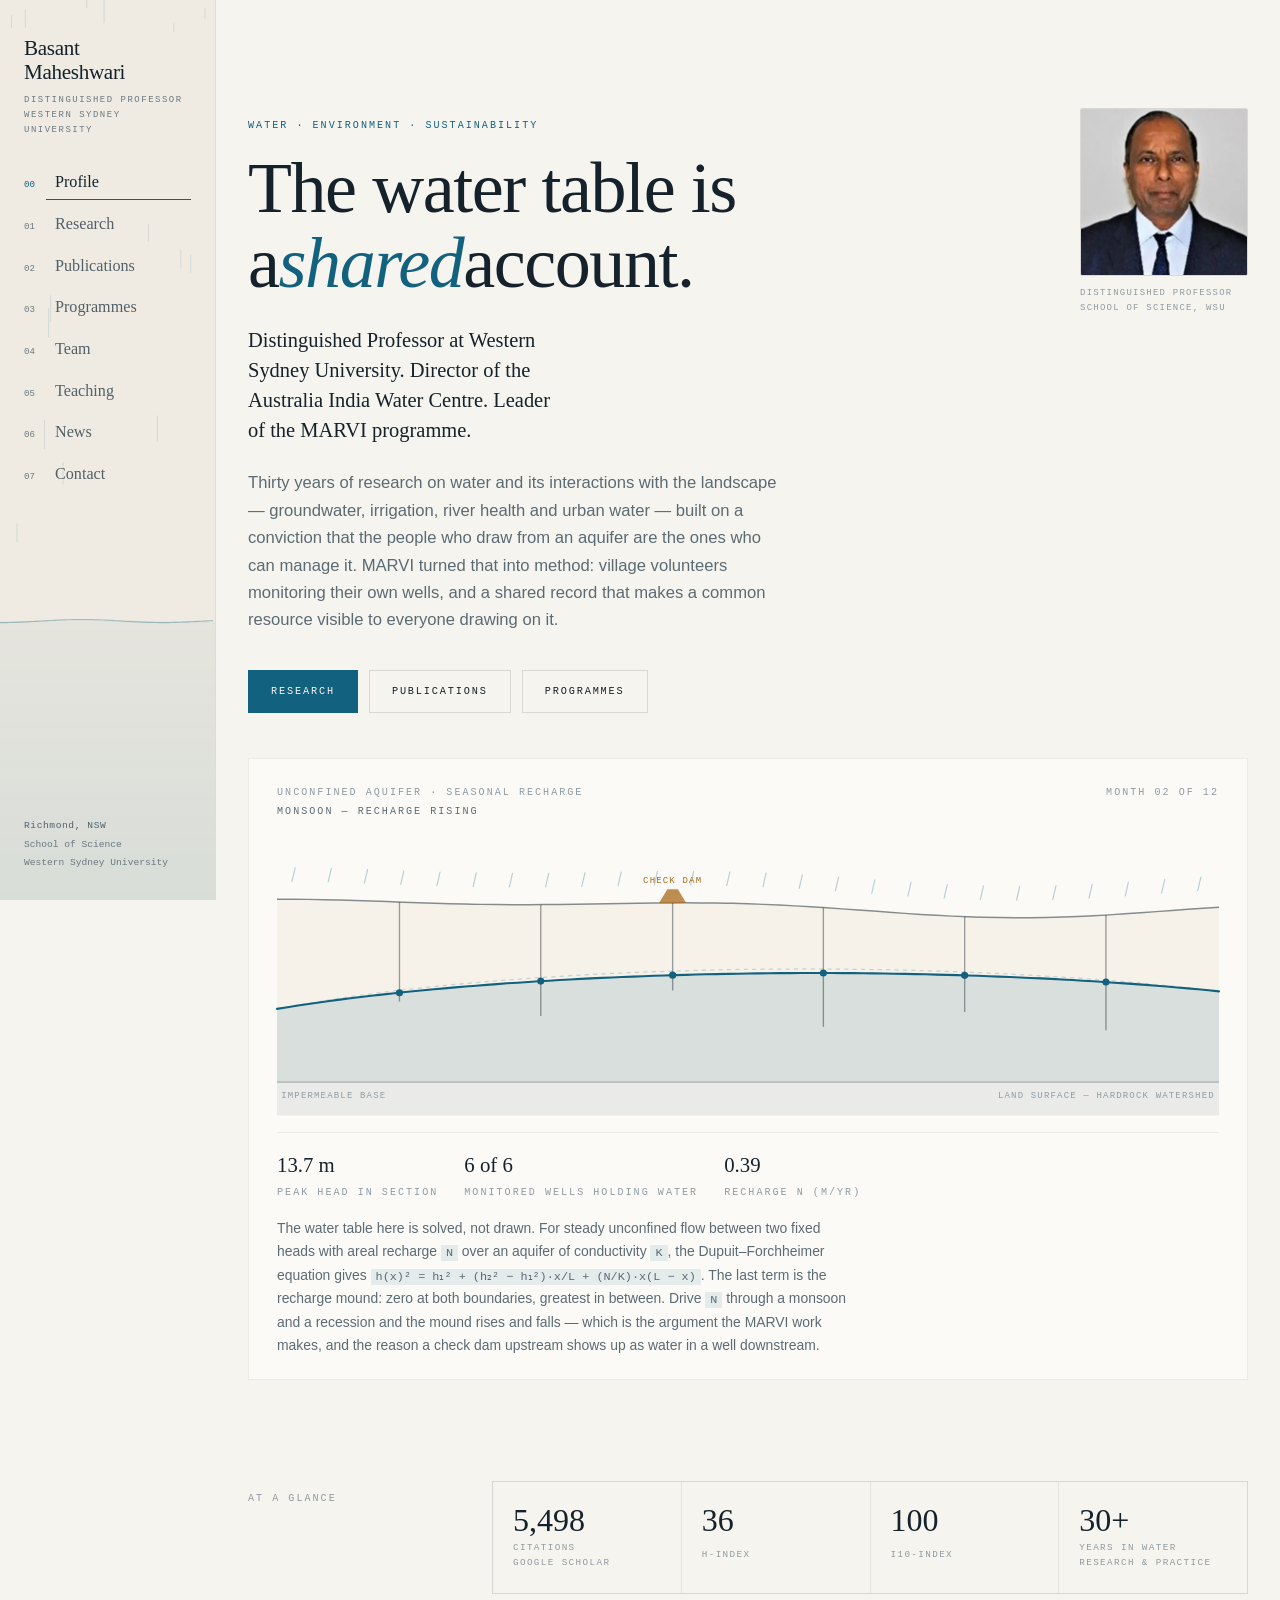
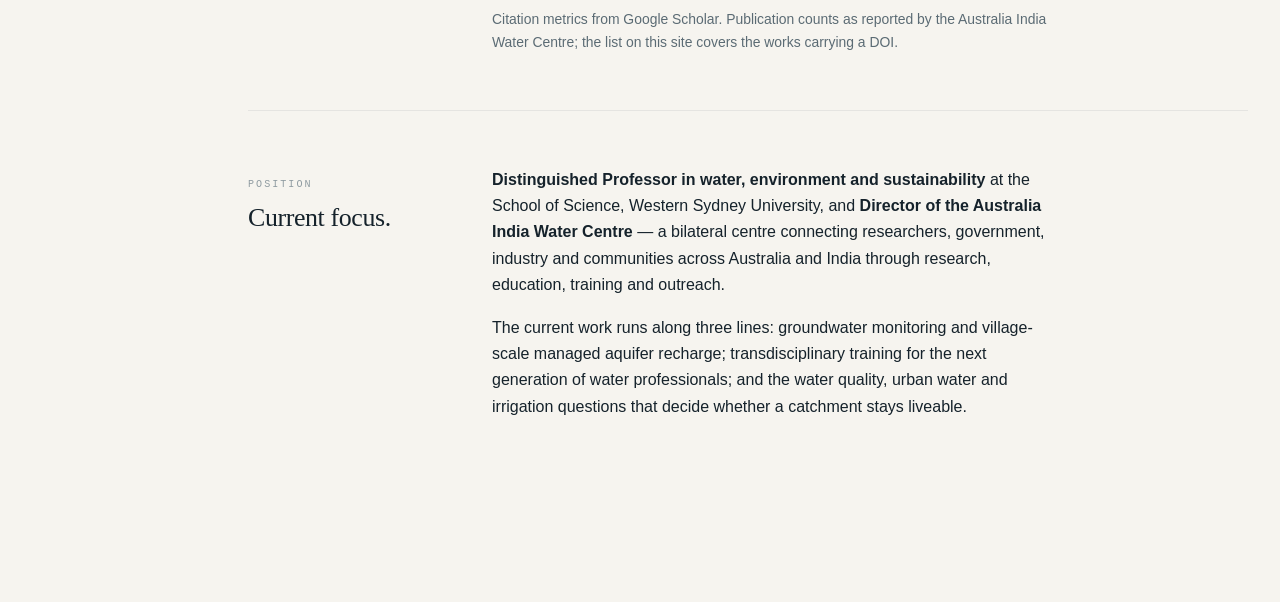
==== index.html @ ce9309fb "Rebuild index.html from content/ [skip ci]" ====
<!doctype html>
<html lang="en">
<head>
  <meta charset="utf-8">
  <meta name="viewport" content="width=device-width, initial-scale=1">
  <meta name="description" content="Distinguished Professor Basant Maheshwari — water, environment and sustainability at Western Sydney University. Director of the Australia India Water Centre and leader of the MARVI groundwater programme.">
  <meta name="theme-color" content="#f6f4ef">
  <meta name="color-scheme" content="light">
  <meta name="author" content="Basant Maheshwari">
  <meta property="og:title" content="Basant Maheshwari — Distinguished Professor, Western Sydney University">
  <meta property="og:description" content="Water, environment and sustainability. Director, Australia India Water Centre. Leader of the MARVI village-scale groundwater programme.">
  <meta property="og:type" content="profile">
  <meta property="og:url" content="https://basantmaheshwari.github.io/">
  <title>Basant Maheshwari</title>
  <link rel="icon" href="data:image/svg+xml,%3Csvg xmlns='http://www.w3.org/2000/svg' viewBox='0 0 32 32'%3E%3Crect width='32' height='32' fill='%23f6f4ef'/%3E%3Cpath d='M2 21c5-7 9-7 14 0s9 7 14 0' stroke='%2312617f' stroke-width='1.8' fill='none'/%3E%3Cpath d='M2 26c5-7 9-7 14 0s9 7 14 0' stroke='%2312617f' stroke-opacity='.35' stroke-width='1.4' fill='none'/%3E%3Cpath d='M2 12h28' stroke='%23a9691a' stroke-width='1.2' stroke-dasharray='3 3'/%3E%3C/svg%3E">
  <style>
  /* ══════════════════════════════════════════════════════════════════
     WATER TABLE
     A researcher's page, set like an academic monograph rather than a
     brochure. The one piece of art direction is a hydrogeological
     section whose water table is solved from the Dupuit–Forchheimer
     equation — the instrument of the subject's own field, and a picture
     of the argument his research makes: recharge at the village scale
     raises the water table, and wells that were dry come back.

     The page commits to a light ground on purpose. Academic pages are
     read at length, cited, and printed; there is no dark counterpart.
     ══════════════════════════════════════════════════════════════════ */
  :root{
    --paper:#f6f4ef;         /* ground — warm paper */
    --paper-2:#efebe2;
    --card:#fbfaf7;
    --ink:#15222b;           /* type — deep blue-black */
    --muted:#5b6b74;
    --faint:#8f9ba1;
    --water:#12617f;         /* accent — river blue */
    --water-soft:rgba(18,97,127,.10);
    --ochre:#a9691a;         /* second accent, used sparingly */
    --line:rgba(21,34,43,.13);
    --line-soft:rgba(21,34,43,.07);
    --rail:216px;
    --shell:1010px;
    --serif:"Iowan Old Style","Palatino Linotype",Palatino,"Book Antiqua",Georgia,serif;
    --mono:ui-monospace,SFMono-Regular,"SF Mono",Menlo,Consolas,"Liberation Mono",monospace;
    --sans:ui-sans-serif,-apple-system,BlinkMacSystemFont,"Helvetica Neue",Arial,sans-serif;
    --ease:cubic-bezier(.22,.68,.28,1);
  }

  *{box-sizing:border-box}
  html{-webkit-text-size-adjust:100%}
  body{
    margin:0;background:var(--paper);color:var(--ink);
    font-family:var(--sans);font-size:16px;line-height:1.65;
    -webkit-font-smoothing:antialiased;overflow-x:hidden;
  }
  a{color:inherit}
  img{display:block;max-width:100%}
  button,input{font:inherit;color:inherit}
  ::selection{background:var(--water);color:var(--paper)}
  :focus-visible{outline:2px solid var(--water);outline-offset:3px}
  .skip{position:fixed;z-index:300;top:14px;left:14px;padding:10px 16px;background:var(--paper);
    border:1px solid var(--water);transform:translateY(-200%)}
  .skip:focus{transform:none}

  /* ─── Type roles ───────────────────────────────────────────────── */
  .display{font-family:var(--serif);font-weight:400;letter-spacing:-.02em;line-height:1.04}
  .tag{font-family:var(--mono);font-size:.63rem;letter-spacing:.2em;text-transform:uppercase;color:var(--faint)}
  .tc{font-family:var(--mono);font-size:.63rem;letter-spacing:.2em;text-transform:uppercase;color:var(--water)}

  /* ─── Rail ─────────────────────────────────────────────────────────
     The rail is drawn as a monitoring well sunk at the centre of the same
     watershed the profile figure shows in section. Its water level is
     h(L/2) from the same Dupuit–Forchheimer solution on the same seasonal
     clock, so the level in the sidebar and the mound in the figure rise
     and fall together — one aquifer, seen two ways. Recharge percolates
     down through the unsaturated zone above the water table and quickens
     with the monsoon.

     Contrast is kept deliberately low. This is a reading in the
     background, not a graphic competing with the navigation, and the
     text sits above it on its own layer. */
  .rail{position:fixed;z-index:20;inset:0 auto 0 0;width:var(--rail);
    display:flex;flex-direction:column;gap:28px;padding:36px 24px 28px;
    background:var(--paper-2);border-right:1px solid var(--line-soft);
    /* Scoped a shade darker than the page defaults. The water now crosses
       the whole rail, and any tint under text costs contrast: the nav sat
       at 4.65:1 on bare paper, which a 0.10 wash takes to 4.03 — under the
       4.5 minimum. #526169 puts it back to 4.68 over the deepest part of
       the wash, at a darkening you cannot see side by side. */
    --muted:#526169;
    --faint:#6b7981}
  /* width/height are not redundant with inset:0. A <canvas> is a replaced
     element with an intrinsic 300x150 size, and for replaced elements a
     `width:auto` resolves to that intrinsic width even when both left and
     right offsets are set — so inset:0 alone leaves it 300x150 in the
     corner of the rail. */
  #rail-flow{position:absolute;inset:0;width:100%;height:100%;
    z-index:0;display:block;pointer-events:none}
  .rail > :not(canvas){position:relative;z-index:1}
  .mark-a{text-decoration:none;display:block}
  .mark-a b{display:block;font-family:var(--serif);font-size:1.32rem;font-weight:400;letter-spacing:-.015em;line-height:1.15}
  .mark-a span{display:block;margin-top:8px;font-family:var(--mono);font-size:.56rem;letter-spacing:.17em;
    text-transform:uppercase;color:var(--faint);line-height:1.7}

  .nav{display:grid;gap:1px;margin-top:-4px}
  .nav button{position:relative;display:grid;grid-template-columns:22px 1fr;align-items:baseline;gap:9px;
    width:100%;padding:7px 0;border:0;background:none;text-align:left;cursor:pointer;
    color:var(--muted);transition:color .35s var(--ease)}
  .nav button i{font-family:var(--mono);font-size:.57rem;font-style:normal;color:var(--faint);transition:color .35s var(--ease)}
  .nav button span{font-family:var(--serif);font-size:1.01rem}
  .nav button::after{content:"";position:absolute;left:22px;right:100%;bottom:3px;height:1px;
    background:var(--water);opacity:.6;transition:right .45s var(--ease)}
  .nav button:hover{color:var(--ink)}
  .nav button:hover::after{right:38%}
  .nav button[aria-selected=true]{color:var(--ink)}
  .nav button[aria-selected=true] i{color:var(--water)}
  .nav button[aria-selected=true]::after{right:0;opacity:1}

  .rail-note{margin-top:auto;font-family:var(--mono);font-size:.6rem;line-height:1.9;color:var(--faint)}
  .rail-note b{display:block;color:var(--muted);font-weight:400;letter-spacing:.06em}

  /* ─── Mobile bar ───────────────────────────────────────────────── */
  .bar{display:none;position:sticky;top:0;z-index:40;align-items:center;justify-content:space-between;
    gap:14px;padding:13px 20px;background:rgba(246,244,239,.93);backdrop-filter:blur(10px);
    border-bottom:1px solid var(--line-soft)}
  .bar .mark-a b{font-size:1.05rem}
  .bar details{position:relative}
  .bar summary{list-style:none;cursor:pointer;padding:7px 13px;border:1px solid var(--line);
    font-family:var(--mono);font-size:.61rem;letter-spacing:.17em;text-transform:uppercase}
  .bar summary::-webkit-details-marker{display:none}
  .bar details[open] summary{background:var(--water);color:var(--paper);border-color:var(--water)}
  .bar nav{position:absolute;right:0;top:calc(100% + 10px);z-index:50;display:grid;min-width:210px;padding:8px;
    background:var(--card);border:1px solid var(--line);box-shadow:0 22px 50px rgba(21,34,43,.16)}
  .bar nav button{display:flex;justify-content:space-between;align-items:baseline;gap:16px;padding:10px 12px;
    border:0;background:none;text-align:left;cursor:pointer;font-family:var(--serif);font-size:1rem}
  .bar nav button:hover{color:var(--water)}

  /* ─── Page & panels ────────────────────────────────────────────── */
  .page{position:relative;margin-left:var(--rail);min-height:100vh}
  .shell{width:min(100% - 64px,var(--shell));margin-inline:auto}
  .panel[hidden]{display:none}
  .panel > *{animation:rise .75s var(--ease) both}
  .panel > *:nth-child(2){animation-delay:.08s}
  @keyframes rise{from{opacity:0;transform:translateY(18px)}to{opacity:1;transform:none}}

  /* ─── Hero ─────────────────────────────────────────────────────── */
  .hero{padding:12vh 0 5vh}
  .hero-grid{display:grid;grid-template-columns:minmax(0,1fr) 168px;gap:56px;align-items:start}
  .hero h1{margin:16px 0 0;font-size:clamp(2.5rem,6.4vw,4.5rem)}
  .hero h1 em{font-style:italic;color:var(--water)}
  .hero .role{margin:26px 0 0;font-family:var(--serif);font-size:1.28rem;line-height:1.45;max-width:30ch;color:var(--ink)}
  .hero p.bio{max-width:58ch;margin:24px 0 0;font-size:1.04rem;color:var(--muted)}
  /* margin:0 because a bare <figure> carries a 40px inline margin from the
     UA stylesheet, which indents the portrait out of alignment with the
     text column it sits above on a phone. */
  .portrait{width:168px;margin:0}
  .portrait img{width:168px;height:168px;object-fit:cover;border-radius:2px;
    border:1px solid var(--line)}
  .portrait figcaption{margin-top:10px;font-family:var(--mono);font-size:.56rem;letter-spacing:.14em;
    text-transform:uppercase;color:var(--faint);line-height:1.7}
  .hero-actions{display:flex;flex-wrap:wrap;gap:11px;margin-top:36px}

  .btn{position:relative;display:inline-flex;align-items:center;gap:10px;padding:12px 22px;
    border:1px solid var(--line);background:none;color:var(--ink);text-decoration:none;cursor:pointer;
    font-family:var(--mono);font-size:.64rem;letter-spacing:.18em;text-transform:uppercase;overflow:hidden;
    transition:color .45s var(--ease),border-color .45s var(--ease)}
  .btn::before{content:"";position:absolute;inset:auto 0 0 0;height:0;background:var(--water);z-index:0;
    transition:height .45s var(--ease)}
  .btn span{position:relative;z-index:1}
  .btn:hover{border-color:var(--water);color:var(--paper)}
  .btn:hover::before{height:100%}
  .btn.solid{border-color:var(--water);color:var(--paper)}
  .btn.solid::before{height:100%}
  .btn.solid:hover::before{height:0}
  .btn.solid:hover{color:var(--water)}

  /* ─── The section ──────────────────────────────────────────────────
     A hydrogeological cross-section. The water table is not drawn by
     hand: it is solved each frame from the Dupuit–Forchheimer equation
     for unconfined flow with areal recharge, and driven through a
     monsoon-and-recession cycle. See the script for the derivation. */
  .section-fig{margin:5vh 0 0;padding:26px 28px 22px;background:var(--card);border:1px solid var(--line-soft)}
  .section-head{display:flex;flex-wrap:wrap;justify-content:space-between;align-items:baseline;gap:16px;margin-bottom:14px}
  .section-fig svg{width:100%;height:auto;display:block;overflow:visible}
  .xs-sky{fill:none}
  .xs-soil{fill:rgba(169,105,26,.055)}
  .xs-sat{fill:rgba(18,97,127,.13)}
  .xs-rock{fill:rgba(21,34,43,.07)}
  .xs-surface{fill:none;stroke:var(--ink);stroke-opacity:.5;stroke-width:1.4}
  .xs-wt{fill:none;stroke:var(--water);stroke-width:2;stroke-linecap:round}
  .xs-wt-ghost{fill:none;stroke:var(--water);stroke-opacity:.22;stroke-width:1.2;stroke-dasharray:4 4}
  .xs-rockline{fill:none;stroke:var(--ink);stroke-opacity:.28;stroke-width:1.2}
  .xs-well{stroke:var(--ink);stroke-opacity:.42;stroke-width:1.3}
  .xs-well-water{fill:var(--water)}
  .xs-well-dry{fill:none;stroke:var(--ochre);stroke-width:1.4}
  .xs-dam{fill:var(--ochre);fill-opacity:.75}
  .xs-lbl{font-family:var(--mono);font-size:8.6px;letter-spacing:.13em;text-transform:uppercase;fill:var(--faint)}
  .xs-rain{stroke:var(--water);stroke-opacity:.35;stroke-width:1.1;stroke-linecap:round}
  .readout{display:flex;flex-wrap:wrap;gap:26px;margin-top:16px;padding-top:15px;border-top:1px solid var(--line-soft)}
  .readout div{display:grid;gap:3px}
  .readout b{font-family:var(--serif);font-size:1.3rem;font-weight:400;font-variant-numeric:tabular-nums}
  .readout b.dry{color:var(--ochre)}
  /* Only meaningful once the figure is wider than its container, which is
     a phone-only condition — see the responsive block. */
  .fig-hint{display:none}
  .fig-note{margin:16px 0 0;font-size:.87rem;color:var(--muted);max-width:74ch}
  .fig-note code{font-family:var(--mono);font-size:.85em;background:var(--water-soft);padding:1px 5px}

  /* ─── Metrics ──────────────────────────────────────────────────── */
  .metrics{display:grid;grid-template-columns:repeat(4,minmax(0,1fr));gap:1px;background:var(--line-soft);
    border:1px solid var(--line-soft);margin:0}
  .metrics div{background:var(--paper);padding:22px 20px;display:grid;gap:5px}
  .metrics b{font-family:var(--serif);font-size:2rem;font-weight:400;line-height:1;font-variant-numeric:tabular-nums}
  .metrics span{font-family:var(--mono);font-size:.58rem;letter-spacing:.15em;text-transform:uppercase;color:var(--faint);line-height:1.6}

  /* ─── Content ──────────────────────────────────────────────────── */
  .head{position:relative;padding:12vh 0 6vh}
  .head::before{content:attr(data-numeral);position:absolute;z-index:0;
    right:4vw;top:7vh;font-family:var(--serif);font-size:clamp(8rem,22vw,18rem);
    line-height:.8;color:var(--ink);opacity:.036;pointer-events:none;user-select:none}
  .head .shell{position:relative;z-index:1}
  .head .tc{display:block;margin-bottom:24px}
  .head h1{margin:0;font-size:clamp(2.3rem,5.8vw,4rem)}
  .head .lede{max-width:56ch;margin:26px 0 0;font-size:1.04rem;color:var(--muted)}
  .body{padding-bottom:14vh}

  .split{display:grid;grid-template-columns:minmax(0,196px) minmax(0,1fr);gap:48px;
    padding:56px 0;border-top:1px solid var(--line-soft)}
  .split:first-child{border-top:0}
  .split h2{margin:8px 0 0;font-family:var(--serif);font-weight:400;font-size:1.62rem;letter-spacing:-.015em;line-height:1.18}
  .prose{max-width:64ch}
  .prose p{margin:0 0 16px}
  .prose p:last-child{margin-bottom:0}
  .prose strong{font-weight:600}
  .prose a{color:var(--water);text-decoration:none;border-bottom:1px solid rgba(18,97,127,.3)}
  .prose a:hover{border-bottom-color:var(--water)}

  .list{display:grid;margin:0;padding:0;list-style:none}
  .item{display:grid;grid-template-columns:minmax(0,1fr) auto;gap:12px 26px;align-items:baseline;
    padding:28px 0;border-top:1px solid var(--line-soft)}
  .item:first-child{border-top:0}
  .item h3{margin:0;font-family:var(--serif);font-weight:400;font-size:1.35rem;letter-spacing:-.01em;line-height:1.25}
  .item h3 a{text-decoration:none;transition:color .35s var(--ease)}
  .item h3 a:hover{color:var(--water)}
  .item p{grid-column:1/-1;max-width:66ch;margin:10px 0 0;color:var(--muted);font-size:.95rem}
  .item .meta{display:flex;flex-wrap:wrap;gap:7px;justify-content:flex-end}
  .item .tags{grid-column:1/-1;display:flex;flex-wrap:wrap;gap:6px;margin-top:14px}
  .item[hidden]{display:none}

  .chip{padding:3px 10px;border:1px solid var(--line);border-radius:999px;
    font-family:var(--mono);font-size:.57rem;letter-spacing:.12em;text-transform:uppercase;color:var(--faint)}
  .chip.live{border-color:rgba(18,97,127,.45);color:var(--water)}
  .links{grid-column:1/-1;display:flex;flex-wrap:wrap;gap:20px;margin-top:16px}
  .links a{font-family:var(--mono);font-size:.62rem;letter-spacing:.16em;text-transform:uppercase;
    color:var(--water);text-decoration:none;border-bottom:1px solid transparent;transition:border-color .35s var(--ease)}
  .links a:hover{border-bottom-color:var(--water)}

  /* ─── Filtered groups ────────────────────────────────────────────
     One pattern, used by both Publications and My team: a row of chips
     that filters by kind, and a text search. They intersect rather than
     replace one another, so "conference" plus "irrigation" narrows to
     conference papers about irrigation. The markup contract is in
     AGENTS.md; `wireFilteredGroups` in the script drives both. */
  .chip-filter{display:flex;flex-wrap:wrap;gap:7px;margin:0 0 2px;padding:0 0 16px}
  .chip-btn{display:inline-flex;align-items:baseline;gap:8px;padding:7px 15px;cursor:pointer;
    border:1px solid var(--line);background:none;border-radius:999px;
    font-family:var(--mono);font-size:.63rem;letter-spacing:.14em;text-transform:uppercase;
    color:var(--muted);transition:color .3s var(--ease),border-color .3s var(--ease),background .3s var(--ease)}
  .chip-btn b{font-weight:400;font-variant-numeric:tabular-nums;color:var(--faint);transition:color .3s var(--ease)}
  .chip-btn:hover{border-color:var(--water);color:var(--ink)}
  .chip-btn[aria-pressed=true]{background:var(--water);border-color:var(--water);color:var(--paper)}
  .chip-btn[aria-pressed=true] b{color:rgba(246,244,239,.72)}
  /* A kind with nothing in it stays visible and clickable — it advertises
     that the section exists and can be filled — but reads as inactive. */
  .chip-btn[data-count="0"]{color:var(--faint);border-style:dashed}

  .group{padding:0 0 8px}
  .group[hidden]{display:none}
  .group-head{display:flex;align-items:baseline;justify-content:space-between;gap:18px;
    margin:34px 0 0;padding:0 0 10px;border-bottom:1px solid var(--line)}
  .group:first-of-type .group-head{margin-top:14px}
  .group-head h2{margin:0;font-family:var(--serif);font-weight:400;font-size:1.5rem;letter-spacing:-.015em}
  .group-head span{font-family:var(--mono);font-size:.62rem;letter-spacing:.14em;
    text-transform:uppercase;color:var(--faint);white-space:nowrap;margin-left:auto}

  /* Collapsible groups. <details>/<summary> rather than a scripted
     accordion: it carries the disclosure semantics, the keyboard
     behaviour and the expanded state natively, and it still works if the
     script never runs. Only Publications opts in — the team list is
     short enough that hiding it behind a click would be obstruction. */
  summary.group-head{cursor:pointer;list-style:none}
  summary.group-head::-webkit-details-marker{display:none}
  summary.group-head:hover h2{color:var(--water)}
  summary.group-head:hover{border-bottom-color:var(--water)}
  /* The chevron points right when shut and down when open. */
  summary.group-head::after{content:"";flex:0 0 auto;align-self:center;
    width:7px;height:7px;margin:0 2px 0 4px;
    border-right:1.5px solid var(--faint);border-bottom:1.5px solid var(--faint);
    transform:rotate(-45deg);transition:transform .3s var(--ease),border-color .3s var(--ease)}
  details.group[open] > summary.group-head::after{transform:rotate(45deg)}
  summary.group-head:hover::after{border-color:var(--water)}
  .group-empty{padding:22px 0 4px;color:var(--faint);font-size:.9rem;max-width:64ch}
  .group-empty[hidden]{display:none}

  /* ─── Team ─────────────────────────────────────────────────────── */
  .person{display:grid;grid-template-columns:minmax(0,1fr) auto;gap:6px 24px;align-items:baseline;
    padding:22px 0;border-top:1px solid var(--line-soft)}
  .person:first-child{border-top:0}
  .person[hidden]{display:none}
  .person h3{margin:0;font-family:var(--serif);font-weight:400;font-size:1.24rem;letter-spacing:-.01em}
  .person h3 a{text-decoration:none;border-bottom:1px solid transparent;transition:border-color .3s var(--ease)}
  .person h3 a:hover{color:var(--water);border-bottom-color:var(--water)}
  .person .pos{font-family:var(--mono);font-size:.6rem;letter-spacing:.13em;text-transform:uppercase;
    color:var(--faint);white-space:nowrap}
  .person .focus{grid-column:1/-1;margin:4px 0 0;color:var(--muted);font-size:.94rem;max-width:64ch}
  .person .where{grid-column:1/-1;margin:5px 0 0;font-family:var(--mono);font-size:.66rem;color:var(--faint)}

  .search{display:flex;align-items:center;gap:14px;margin:0;padding:14px 0;border-bottom:1px solid var(--line)}
  .search input{flex:1;min-width:0;border:0;background:none;outline:none;
    font-family:var(--serif);font-size:1.08rem;color:var(--ink)}
  .search input::placeholder{color:var(--faint)}
  .search .count{font-family:var(--mono);font-size:.62rem;letter-spacing:.14em;color:var(--faint);white-space:nowrap}

  .pub-year{display:grid;grid-template-columns:minmax(0,72px) minmax(0,1fr);gap:28px;
    padding:26px 0;border-top:1px solid var(--line-soft)}
  .pub-year:first-child{border-top:0}
  .pub-year[hidden]{display:none}
  .pub-year > .yr{font-family:var(--mono);font-size:.72rem;letter-spacing:.14em;color:var(--water);padding-top:5px}
  .pub{padding:0 0 20px;max-width:70ch}
  .pub:last-child{padding-bottom:0}
  .pub[hidden]{display:none}
  .pub .t{font-family:var(--serif);font-size:1.09rem;line-height:1.36;margin:0}
  .pub .t a{text-decoration:none;border-bottom:1px solid transparent;transition:border-color .3s var(--ease)}
  .pub .t a:hover{border-bottom-color:var(--water);color:var(--water)}
  .pub .a{margin:5px 0 0;font-size:.88rem;color:var(--muted)}
  .pub .a b{font-weight:600;color:var(--ink)}
  .pub .v{margin:3px 0 0;font-family:var(--mono);font-size:.68rem;color:var(--faint);letter-spacing:.02em}
  .pub .v i{font-style:normal;color:var(--water)}
  .empty{padding:40px 0;color:var(--faint);font-family:var(--mono);font-size:.7rem;letter-spacing:.18em;text-transform:uppercase}
  .empty[hidden]{display:none}

  .contact-links{display:grid}
  .contact-links a{display:flex;justify-content:space-between;align-items:baseline;gap:24px;
    padding:24px 0;border-top:1px solid var(--line-soft);text-decoration:none;transition:padding-left .45s var(--ease)}
  .contact-links a:first-child{border-top:0}
  .contact-links a:hover{padding-left:12px}
  .contact-links strong{font-family:var(--serif);font-weight:400;font-size:1.32rem}
  .contact-links a:hover strong{color:var(--water)}
  .contact-links span{font-family:var(--mono);font-size:.64rem;color:var(--faint);letter-spacing:.05em;text-align:right}

  .note{margin-top:30px;padding:18px 20px;border-left:2px solid var(--ochre);background:rgba(169,105,26,.045);
    font-size:.9rem;color:var(--muted);max-width:66ch}

  /* Shown only in ?preview mode, where the page watches the repository. */
  .preview-badge{position:fixed;z-index:120;left:14px;bottom:14px;padding:7px 12px;
    background:var(--card);border:1px solid var(--line);color:var(--muted);
    font-family:var(--mono);font-size:.6rem;letter-spacing:.12em;text-transform:uppercase;
    pointer-events:none;box-shadow:0 6px 20px rgba(21,34,43,.08)}

  /* ─── Responsive ───────────────────────────────────────────────── */
  @media (max-width:960px){
    .rail{display:none}
    .bar{display:flex}
    .page{margin-left:0}
    .shell{width:min(100% - 36px,var(--shell))}
    .split{grid-template-columns:1fr;gap:18px;padding:42px 0}
    .hero{padding:5vh 0 4vh}
    /* The portrait is source-ordered second so that on desktop it sits in
       the right-hand column beside the heading. On a phone the columns
       collapse, which would push his face below the biography and the
       buttons — you would scroll past everything before seeing who this
       is. `order:-1` lifts it back to the top without moving it in the
       DOM, so the reading order for a screen reader is unchanged. */
    .hero-grid{grid-template-columns:1fr;gap:22px}
    .portrait{order:-1;display:flex;align-items:center;gap:16px}
    .portrait,.portrait img{width:auto}
    .portrait img{width:96px;height:96px;flex:0 0 auto}
    .portrait figcaption{margin-top:0}
    .head{padding:8vh 0 5vh}
    .item{grid-template-columns:1fr}
    .item .meta{justify-content:flex-start}
    .metrics{grid-template-columns:repeat(2,minmax(0,1fr))}
    .pub-year{grid-template-columns:1fr;gap:12px}
    .person{grid-template-columns:1fr}
    .person .pos{white-space:normal}
    .section-fig{padding:18px 16px 16px;margin-inline:-4px}
    .fig-scroll{overflow-x:auto;scrollbar-width:none}
    .fig-scroll::-webkit-scrollbar{display:none}
    .section-fig svg{min-width:640px}
    .fig-hint{display:block;margin:10px 0 0}
    .readout{gap:14px 22px}
    .readout div{flex:1 1 42%}

    /* The chip row becomes a single scrolling strip rather than wrapping
       to three stacked rows. Five chips with counts cannot fit across a
       phone, and three rows of controls pushes the actual content off the
       screen. Negative margins let it bleed to the screen edges, which is
       what signals "this scrolls". */
    /* No scroll-snap here on purpose: snapping aligns the first chip with
       the scrollport's start edge, which scrolls the container's own
       inline padding out of view and leaves the first chip bleeding off
       the left edge, out of line with every other element on the page. */
    .chip-filter{flex-wrap:nowrap;overflow-x:auto;scrollbar-width:none;
      margin-inline:-18px;padding-inline:18px}
    .chip-filter::-webkit-scrollbar{display:none}
    .chip-btn{flex:0 0 auto}

    /* Touch targets. A 33px chip and a 31px input are comfortably under
       the 44px minimum, and this page is read on phones. */
    .chip-btn{min-height:44px;padding-block:0;align-items:center}
    .search{padding:6px 0}
    .search input{min-height:44px}
    .bar summary{min-height:40px;display:flex;align-items:center}
    .bar nav button{min-height:44px}
    .btn{min-height:44px}
  }

  /* ─── Phone ────────────────────────────────────────────────────── */
  @media (max-width:560px){
    /* clamp() picks its 2.5rem floor below ~625px, so the display size
       stops responding exactly where the screen is narrowest. */
    .hero h1{font-size:clamp(2rem,8.4vw,2.6rem)}
    .head h1{font-size:clamp(1.9rem,7.8vw,2.5rem)}
    .hero .role{font-size:1.12rem}
    .metrics div{padding:16px 14px}
    .metrics b{font-size:1.6rem}
    .group-head{margin-top:26px}
    .group-head h2{font-size:1.28rem}
    .pub .t{font-size:1.02rem}
    .head::before{display:none}   /* the watermark numeral crowds the title */
  }

  /* ─── Reduced motion ───────────────────────────────────────────────
     Everything still arrives; nothing moves. The section freezes at the
     post-monsoon state (handled in script) rather than disappearing. */
  @media (prefers-reduced-motion:reduce){
    *,*::before,*::after{animation-duration:.001ms!important;animation-delay:0s!important;
      animation-iteration-count:1!important;transition-duration:.001ms!important;scroll-behavior:auto!important}
    /* !important on purpose. The entrance animation starts at opacity:0
       with fill:both, so content is visible only once the animation has
       run — and a frozen document timeline (a background tab) holds it at
       the first keyframe indefinitely. An !important author declaration
       outranks an animation in the cascade, so this makes the panels
       visible without depending on anything running at all. The failure
       mode of a reveal system is invisible content; it should not be
       reachable. */
    .panel > *{opacity:1!important;transform:none!important}
  }

  /* ─── Print ────────────────────────────────────────────────────────
     Academic pages get printed and cited. Every panel prints, the
     chrome does not, and links resolve to their addresses. */
  @media print{
    .rail,.bar,.search,.hero-actions,.section-fig,.skip{display:none!important}
    .page{margin:0}
    .panel[hidden]{display:block!important}
    body{background:#fff;color:#000;font-size:11pt}
    .head{padding:18pt 0 8pt;page-break-before:always}
    .head::before{display:none}
    .hero{padding:0 0 12pt}
    .pub{page-break-inside:avoid}
    .pub .t a::after{content:" (doi:" attr(data-doi) ")";font-family:var(--mono);font-size:.7em;color:#555}
    .item{page-break-inside:avoid}
  }
  </style>
</head>
<body>
  <a class="skip" href="#content">Skip to content</a>

  <aside class="rail" aria-label="Sections">
    <canvas id="rail-flow" aria-hidden="true"></canvas>
    <a class="mark-a" href="#home" data-go="home">
      <b>Basant<br>Maheshwari</b>
      <span>Distinguished Professor<br>Western Sydney University</span>
    </a>
    <nav class="nav" role="tablist" id="rail-nav"></nav>
    <div class="rail-note">
      <b>Richmond, NSW</b>
      School of Science<br>Western Sydney University
    </div>
  </aside>

  <header class="bar">
    <a class="mark-a" href="#home" data-go="home"><b>Basant Maheshwari</b></a>
    <details id="bar-menu"><summary>Index</summary><nav id="bar-nav"></nav></details>
  </header>

  <main class="page" id="content">

    <!-- ── HOME ────────────────────────────────────────────────────── -->
    <section class="panel" id="panel-home" data-panel="home">
      <div class="hero"><div class="shell">
        <div class="hero-grid">
          <div>
            <p class="tc" id="hero-eyebrow">Water · Environment · Sustainability</p>
            <h1 class="display" id="hero-headline">The water table is<br>a <em>shared</em> account.</h1>
            <p class="role" id="hero-role">Distinguished Professor at Western Sydney University. Director of the Australia India Water Centre. Leader of the MARVI programme.</p>
            <p class="bio" id="hero-bio">Thirty years of research on water and its interactions with the landscape — groundwater, irrigation, river health and urban water — built on a conviction that the people who draw from an aquifer are the ones who can manage it. MARVI turned that into method: village volunteers monitoring their own wells, and a shared record that makes a common resource visible to everyone drawing on it.</p>
            <div class="hero-actions">
              <a class="btn solid" href="#research" data-go="research"><span>Research</span></a>
              <a class="btn" href="#publications" data-go="publications"><span>Publications</span></a>
              <a class="btn" href="#programs" data-go="programs"><span>Programmes</span></a>
            </div>
          </div>
          <figure class="portrait">
            <img id="hero-portrait" src="[data-uri]" alt="Portrait of Basant Maheshwari" width="168" height="168">
            <figcaption id="hero-caption">Distinguished Professor<br>School of Science, WSU</figcaption>
          </figure>
        </div>

        <figure class="section-fig">
          <div class="section-head">
            <div>
              <p class="tag" style="margin:0 0 3px">Unconfined aquifer · seasonal recharge</p>
              <p class="tag" style="margin:0;color:var(--muted)" id="xs-season">Pre-monsoon</p>
            </div>
            <p class="tag" style="margin:0" id="xs-clock"></p>
          </div>
          <div class="fig-scroll"><div id="xs"></div></div>
          <p class="fig-hint tag">Drag the section sideways to follow the water table &#8594;</p>
          <div class="readout">
            <div><b id="xs-head">—</b><span class="tag">Peak head in section</span></div>
            <div><b id="xs-wells">—</b><span class="tag">Monitored wells holding water</span></div>
            <div><b id="xs-recharge">—</b><span class="tag">Recharge N (m/yr)</span></div>
          </div>
          <figcaption class="fig-note">
            The water table here is solved, not drawn. For steady unconfined flow between two fixed heads with
            areal recharge <code>N</code> over an aquifer of conductivity <code>K</code>, the Dupuit–Forchheimer
            equation gives <code>h(x)² = h₁² + (h₂² − h₁²)·x/L + (N/K)·x(L − x)</code>. The last term is the
            recharge mound: zero at both boundaries, greatest in between. Drive <code>N</code> through a monsoon
            and a recession and the mound rises and falls — which is the argument the MARVI work makes, and the
            reason a check dam upstream shows up as water in a well downstream.
          </figcaption>
        </figure>
      </div></div>

      <div class="body"><div class="shell">
        <div class="split">
          <div><p class="tag">At a glance</p></div>
          <div>
            <div class="metrics" id="metrics"></div>
            <p class="fig-note" style="margin-top:14px">Citation metrics from Google Scholar. Publication counts as
              reported by the Australia India Water Centre; the list on this site covers the works carrying a DOI.</p>
          </div>
        </div>

        <div class="split">
          <div><p class="tag">Position</p><h2 class="display">Current focus.</h2></div>
          <div class="prose">
            <p><strong>Distinguished Professor in water, environment and sustainability</strong> at the School of Science, Western Sydney University, and <strong>Director of the Australia India Water Centre</strong> — a bilateral centre connecting researchers, government, industry and communities across Australia and India through research, education, training and outreach.</p>
            <p>The current work runs along three lines: groundwater monitoring and village-scale managed aquifer recharge; transdisciplinary training for the next generation of water professionals; and the water quality, urban water and irrigation questions that decide whether a catchment stays liveable.</p>
          </div>
        </div>
      </div></div>
    </section>

    <!-- ── RESEARCH ────────────────────────────────────────────────── -->
    <section class="panel" id="panel-research" data-panel="research" hidden>
      <div class="head" data-numeral="01"><div class="shell">
        <p class="tc">01 — Research</p>
        <h1 class="display">Research.</h1>
        <p class="lede">Water and its interactions with the landscape — and the social, economic, policy and institutional arrangements that decide how it is shared.</p>
      </div></div>
      <div class="body"><div class="shell">
        <ul class="list" id="research-list"></ul>
        <div class="note" id="research-note"></div>
      </div></div>
    </section>

    <!-- ── PUBLICATIONS ────────────────────────────────────────────── -->
    <section class="panel" id="panel-publications" data-panel="publications" hidden>
      <div class="head" data-numeral="02"><div class="shell">
        <p class="tc">02 — Publications</p>
        <h1 class="display">Publications.</h1>
        <p class="lede">Grouped by kind and listed newest first. Filter by kind, or search by topic, co-author, journal or year — the two combine.</p>
      </div></div>
      <div class="body"><div class="shell">
        <div class="chip-filter" role="group" aria-label="Filter publications by kind" id="pub-filter"></div>
        <label class="search">
          <span class="tag">Search</span>
          <input id="pub-search" type="search" placeholder="groundwater rajasthan, hagare, world water policy…" aria-label="Search publications">
          <span class="count" id="pub-count"></span>
        </label>
        <div id="pub-list"></div>
        <p class="empty" hidden id="pub-empty">No publication matches that</p>
        <div class="note" id="pub-note"></div>
      </div></div>
    </section>

    <!-- ── PROGRAMMES ──────────────────────────────────────────────── -->
    <section class="panel" id="panel-programs" data-panel="programs" hidden>
      <div class="head" data-numeral="03"><div class="shell">
        <p class="tc">03 — Programmes</p>
        <h1 class="display">Programmes.</h1>
        <p class="lede">Long-running work with partners in India, Australia and beyond — research programmes, a bilateral centre, and training that puts practitioners in the field.</p>
      </div></div>
      <div class="body"><div class="shell">
        <ul class="list" id="programs-list"></ul>
      </div></div>
    </section>

    <!-- ── TEAM ────────────────────────────────────────────────────── -->
    <section class="panel" id="panel-team" data-panel="team" hidden>
      <div class="head" data-numeral="04"><div class="shell">
        <p class="tc">04 — Team</p>
        <h1 class="display">The team.</h1>
        <p class="lede">The people doing the work — postdoctoral researchers and doctoral candidates in the group, and the academic collaborators the MARVI programme and the Australia India Water Centre are built on.</p>
      </div></div>
      <div class="body"><div class="shell">
        <div class="chip-filter" role="group" aria-label="Filter people by role" id="team-filter"></div>
        <label class="search">
          <span class="tag">Search</span>
          <input id="team-search" type="search" placeholder="groundwater, Rajasthan, a name…" aria-label="Search team members">
          <span class="count" id="team-count"></span>
        </label>
        <div id="team-list"></div>
        <p class="empty" hidden id="team-empty">Nobody matches that</p>
        <div class="note" id="team-note"></div>
      </div></div>
    </section>

    <!-- ── TEACHING ────────────────────────────────────────────────── -->
    <section class="panel" id="panel-teaching" data-panel="teaching" hidden>
      <div class="head" data-numeral="05"><div class="shell">
        <p class="tc">05 — Teaching</p>
        <h1 class="display">Teaching &amp; capacity building.</h1>
        <p class="lede">Training water professionals who can work across disciplines — and across the boundary between a research finding and a village decision.</p>
      </div></div>
      <div class="body"><div class="shell" id="teaching-body"></div></div>
    </section>

    <!-- ── NEWS ────────────────────────────────────────────────────── -->
    <section class="panel" id="panel-news" data-panel="news" hidden>
      <div class="head" data-numeral="06"><div class="shell">
        <p class="tc">06 — News</p>
        <h1 class="display">News.</h1>
        <p class="lede">Recent events, visits and milestones.</p>
      </div></div>
      <div class="body"><div class="shell">
        <ul class="list" id="news-list"></ul>
        <p class="empty" hidden id="news-empty">Nothing posted yet</p>
      </div></div>
    </section>

    <!-- ── CONTACT ─────────────────────────────────────────────────── -->
    <section class="panel" id="panel-contact" data-panel="contact" hidden>
      <div class="head" data-numeral="07"><div class="shell">
        <p class="tc">07 — Contact</p>
        <h1 class="display">Contact.</h1>
        <p class="lede">For research collaborations, student enquiries, media, and the Australia India Water Centre.</p>
      </div></div>
      <div class="body"><div class="shell">
        <div class="split" style="border-top:0;padding-top:4px">
          <div><p class="tag">Channels</p></div>
          <div>
            <div class="contact-links" id="contact-links"></div>
            <p class="prose" style="margin-top:30px;color:var(--muted)">School of Science, Western Sydney University,
              Locked Bag 1797, Penrith NSW 2751, Australia.</p>
          </div>
        </div>
      </div></div>
    </section>

  </main>

  <script>
  /* ═══════════════════════════════════════════════════════════════════
     CONTENT
     Everything this site says lives in the arrays below. To change the
     site, change an object — the markup is generated from it. Nothing
     here should be edited in the HTML above.

     House rule: do not add a fact that is not traceable to a source.
     See AGENTS.md.
     ═══════════════════════════════════════════════════════════════════ */

  /* The words and picture at the top of the front page. One entry, kept as
     a list so it uses the same {"items": […]} shape as every other content
     file and needs no special case anywhere. */
  const HOME = [
    {
      "portrait": "assets/portrait.webp",
      "portraitAlt": "Portrait of Basant Maheshwari",
      "portraitCaption": "Distinguished Professor<br>School of Science, WSU",
      "eyebrow": "Water · Environment · Sustainability",
      "headline1": "The water table is",
      "headline2": "a",
      "headlineAccent": "shared",
      "headline3": "account.",
      "role": "Distinguished Professor at Western Sydney University. Director of the Australia India Water Centre. Leader of the MARVI programme.",
      "bio": "Thirty years of research on water and its interactions with the landscape — groundwater, irrigation, river health and urban water — built on a conviction that the people who draw from an aquifer are the ones who can manage it. MARVI turned that into method: village volunteers monitoring their own wells, and a shared record that makes a common resource visible to everyone drawing on it."
    },
  ];

  const SECTIONS = [
    {
      "id": "home",
      "label": "Profile",
      "tc": "00"
    },
    {
      "id": "research",
      "label": "Research",
      "tc": "01"
    },
    {
      "id": "publications",
      "label": "Publications",
      "tc": "02"
    },
    {
      "id": "programs",
      "label": "Programmes",
      "tc": "03"
    },
    {
      "id": "team",
      "label": "Team",
      "tc": "04"
    },
    {
      "id": "teaching",
      "label": "Teaching",
      "tc": "05"
    },
    {
      "id": "news",
      "label": "News",
      "tc": "06"
    },
    {
      "id": "contact",
      "label": "Contact",
      "tc": "07"
    },
  ];

  /* Google Scholar, retrieved 2026-08-04. Re-check when you update. */
  const METRICS = [
    {
      "value": "5,498",
      "label": "Citations<br>Google Scholar"
    },
    {
      "value": "36",
      "label": "h-index"
    },
    {
      "value": "100",
      "label": "i10-index"
    },
    {
      "value": "30+",
      "label": "Years in water<br>research & practice"
    },
  ];

  const RESEARCH = [
    {
      "name": "Village-scale managed aquifer recharge",
      "year": "Ongoing",
      "status": "current",
      "blurb": "Whether check dams, recharge ponds and farm pits actually raise the water table, by how much, and for how long — measured rather than assumed. The work covers specific yield from watertable fluctuations, hydrologic and cost–benefit analysis of check dam cascades, and the recharge structures that decide whether a hardrock aquifer carries a village through the dry season.",
      "tags": [
        "Groundwater recharge",
        "Hardrock aquifers",
        "Rajasthan",
        "Gujarat"
      ]
    },
    {
      "name": "Groundwater as a commons",
      "year": "Ongoing",
      "status": "current",
      "blurb": "An aquifer is a common-pool resource: every well draws on the same account, and no individual pump reveals the balance. This strand studies village groundwater cooperatives against Ostrom's design principles, irrigator attitudes to shared management, and the role groundwater plays in the lives of rural women.",
      "tags": [
        "Common-pool resources",
        "Ostrom",
        "Groundwater governance",
        "Citizen science"
      ]
    },
    {
      "name": "Transdisciplinary water research and training",
      "year": "Ongoing",
      "status": "current",
      "blurb": "Water problems fail at the seams between disciplines, so the method has to cross them. Published work here covers the transdisciplinary approach to village-scale groundwater management, mentoring and leadership in the Young Water Professionals programme, and water policy labs that turn dialogue into policy learning.",
      "tags": [
        "Transdisciplinary method",
        "Capacity building",
        "Water policy"
      ]
    },
    {
      "name": "Urban and peri-urban water",
      "year": "Ongoing",
      "status": "active",
      "blurb": "River health monitoring in peri-urban landscapes, stormwater harvesting from urban lakes in Western Sydney, urban flooding and recharge in Bengaluru, and the ecohydrological question of what makes a rapidly urbanising region liveable.",
      "tags": [
        "River health",
        "Stormwater",
        "Peri-urban",
        "Liveability"
      ]
    },
    {
      "name": "Irrigation, water quality and reuse",
      "year": "Ongoing",
      "status": "active",
      "blurb": "Irrigation water quality and its consequences for soil and crop: recycled water and soil salinity, greywater irrigation, treated wastewater on pasture, emerging contaminants in rivers receiving untreated wastewater, and closed-loop nutrient recovery in hydroponic systems.",
      "tags": [
        "Irrigation",
        "Water reuse",
        "Soil salinity",
        "Water quality"
      ]
    },
  ];

  const PROGRAMS = [
    {
      "name": "MARVI — Managed Aquifer Recharge through Village-level Intervention",
      "year": "2012 –",
      "status": "current",
      "blurb": "The programme the rest of the work orbits. MARVI trains village volunteers — Bhujal Jaankaars, 'groundwater informed' — to monitor their own wells and share the readings, so that a resource nobody can see becomes something a village can discuss and manage together. First funded by the Australian Centre for International Agricultural Research, it has since shaped groundwater management practice across more than 10,000 villages in India.",
      "tags": [
        "ACIAR",
        "Citizen science",
        "Rajasthan",
        "Gujarat",
        "Groundwater"
      ],
      "links": [
        {
          "label": "Programme site",
          "href": "https://www.westernsydney.edu.au/marvi"
        }
      ]
    },
    {
      "name": "Australia India Water Centre",
      "year": "2020 –",
      "status": "current",
      "blurb": "A bilateral centre connecting Australian and Indian researchers, educators, government, industry and communities on water security, sustainable agriculture and climate resilience — organised around equal partnership and a transdisciplinary approach. Basant Maheshwari is its Director and chairs the programme leaders' committee. The Centre marked five years at the AIWC@5 Partners Forum and International Symposium in November 2025.",
      "tags": [
        "Bilateral",
        "Research",
        "Education",
        "Training",
        "Outreach"
      ],
      "links": [
        {
          "label": "Centre site",
          "href": "https://aiwc.org.au/"
        }
      ]
    },
    {
      "name": "Young Water Professionals training programme",
      "year": "Ongoing",
      "status": "active",
      "blurb": "A training and mentoring programme for early-career water professionals across Australia and India, built on action research and transdisciplinary competencies. The programme has itself been studied and published on — what mentoring actually contributes, and what participants learn that a technical course does not teach.",
      "tags": [
        "Capacity building",
        "Mentoring",
        "Action research"
      ]
    },
    {
      "name": "Dam Safety and Risk Management training",
      "year": "2024 –",
      "status": "active",
      "blurb": "A two-week programme bringing cohorts of Indian dam safety officers to New South Wales, run with the Ministry of Jal Shakti, Dam Safety NSW, WaterNSW, Hunter Water and Snowy Hydro. The second cohort of 15 officers began in March 2025, with field visits to Warragamba, Cotter, Talbingo and Blowering dams and the Snowy scheme.",
      "tags": [
        "Dam safety",
        "Ministry of Jal Shakti",
        "NSW",
        "Training"
      ]
    },
  ];

  const TEACHING = [
    {
      "name": "Higher degree research supervision",
      "when": "Ongoing",
      "blurb": "Doctoral and masters supervision in groundwater management, irrigation, water quality and water governance. Recent co-authored work with research students spans village groundwater cooperatives, drought dynamics in western Rajasthan, cadmium uptake in hydroponic and soil systems, and water sustainability assessment frameworks."
    },
    {
      "name": "Transdisciplinary training design",
      "when": "Ongoing",
      "blurb": "Designing and evaluating training that crosses disciplines — the Young Water Professionals programme, water policy labs, and the dam safety programme — and publishing on what makes such training work rather than assuming it does."
    },
    {
      "name": "Field-based capacity building",
      "when": "Ongoing",
      "blurb": "Training village volunteers and water professionals in the field: groundwater monitoring, well observation and the shared record-keeping that lets a community act on what it measures."
    },
  ];

  /* Recent, verifiable items only. Add an object here and the panel fills
     itself; the honest empty state is better than invented entries. */
  const NEWS = [
    {
      "name": "AIWC@5 Partners Forum and International Symposium",
      "year": "Nov 2025",
      "status": "event",
      "blurb": "Five years of the Australia India Water Centre, marked at the Whitlam Institute, Western Sydney University, over 17–19 November. Around 80 delegates from India and Australia, the launch of the AIWC Five-Year Report, and an MOU signed with IIT Roorkee to establish a dual degree programme.",
      "tags": [
        "AIWC",
        "Western Sydney University",
        "IIT Roorkee"
      ]
    },
    {
      "name": "Second cohort of Indian dam safety officers hosted in NSW",
      "year": "Mar 2025",
      "status": "training",
      "blurb": "Fifteen senior officials from India's Central Water Commission, National Dam Safety Authority and state water resource departments completed a two-week Dam Safety and Risk Management programme across NSW, beginning 17 March 2025.",
      "tags": [
        "Dam safety",
        "Ministry of Jal Shakti",
        "Snowy Hydro"
      ]
    },
  ];

  const CONTACT = [
    {
      "label": "Email",
      "detail": "b.maheshwari@westernsydney.edu.au",
      "href": "mailto:b.maheshwari@westernsydney.edu.au"
    },
    {
      "label": "Google Scholar",
      "detail": "5,498 citations · h-index 36",
      "href": "https://scholar.google.com/citations?user=g8Pn5w0AAAAJ&hl=en"
    },
    {
      "label": "ORCID",
      "detail": "0000-0002-5496-4345",
      "href": "https://orcid.org/0000-0002-5496-4345"
    },
    {
      "label": "ResearchGate",
      "detail": "Research profile",
      "href": "https://www.researchgate.net/profile/Basant-Maheshwari"
    },
    {
      "label": "Australia India Water Centre",
      "detail": "aiwc.org.au",
      "href": "https://aiwc.org.au/"
    },
    {
      "label": "MARVI programme",
      "detail": "westernsydney.edu.au/marvi",
      "href": "https://www.westernsydney.edu.au/marvi"
    },
  ];

  /* ─── Team ─────────────────────────────────────────────────────────
     Role groups, in display order. Same data-driven pattern as
     PUB_KINDS: adding {id:"alumni", label:"Alumni", empty:"…"} here and
     tagging people r:"alumni" is the whole change. */
  const TEAM_ROLES = [
    {
      "id": "postdoc",
      "label": "Postdoctoral researchers",
      "empty": "No postdoctoral researchers listed yet. Add one through the “Add a team member” issue form and this section fills itself."
    },
    {
      "id": "phd",
      "label": "PhD candidates",
      "empty": "No doctoral candidates listed yet. Add one through the “Add a team member” issue form — a name, a topic and a start year is enough."
    },
    {
      "id": "collaborator",
      "label": "Collaborators",
      "empty": "No collaborators listed yet."
    },
    {
      "id": "other",
      "label": "Other team members",
      "empty": "No other members listed yet."
    },
  ];

  /* People.
       r  role — must be one of the TEAM_ROLES ids above
       n  name · p  position · f  focus or topic · w  where · l  links

     ONLY people named on a public page are listed here, with the title
     that page gives them. No one has been promoted, demoted, or assigned
     a role their source did not state — see the note rendered under the
     list. Current postdoctoral researchers and doctoral candidates are
     not published anywhere that could be verified, so those two groups
     stand empty rather than being filled by guessing which co-authors
     are students.

     Collaborators vs other members: anyone whose published title is
     Professor — including Adjunct and Associate — sits under
     `collaborator`, because a senior academic listed beside a research
     group is a peer, not a member of it. That is a stated rule rather
     than an inference about any individual, and any assignment can be
     changed through the issue form. */
  const TEAM = [
    {
      "r": "collaborator",
      "n": "Adjunct Professor Roger Packham",
      "p": "MARVI project team",
      "w": "Western Sydney University"
    },
    {
      "r": "collaborator",
      "n": "Adjunct Associate Professor Bruce Simmons",
      "p": "MARVI project team",
      "w": "Western Sydney University"
    },
    {
      "r": "other",
      "n": "Dr Harsharn Singh Grewal",
      "p": "MARVI project team",
      "w": "Western Sydney University"
    },
    {
      "r": "other",
      "n": "Dr Maria Varua",
      "p": "MARVI project team",
      "w": "Western Sydney University"
    },
    {
      "r": "other",
      "n": "Ms Joycelyn Applebee",
      "p": "MARVI project team",
      "w": "Western Sydney University"
    },
  ];

  /* The four kinds the list is grouped into, in display order. This is a
     data array like every other: adding "Book chapters" here and tagging
     entries `k:"chapter"` is the whole change, and `verify.mjs` will then
     accept that kind. A kind with no entries still renders, with an honest
     empty state — it advertises the section rather than hiding it. */
  /* `open:true` on any of these starts that section expanded; the
     default is shut, which keeps the page short when there are ninety-odd
     journal articles. A search always expands whatever it matches,
     whatever this says. */
  const PUB_KINDS = [
    {
      "id": "journal",
      "label": "Journal articles",
      "empty": "No journal articles listed yet."
    },
    {
      "id": "conference",
      "label": "Conference papers",
      "empty": "No conference papers listed yet."
    },
    {
      "id": "thesis",
      "label": "Theses",
      "empty": "No theses listed here yet — neither supervised higher degree theses nor his own doctoral thesis. Add one through the “Add a publication” issue form and this section fills itself."
    },
    {
      "id": "other",
      "label": "Other outputs",
      "empty": "No other outputs listed yet."
    },
  ];

  /* Publications.
       k  kind — must be one of the PUB_KINDS ids above
       y  year · t title · a authors · v venue · d DOI · c citation count

     `a`, `d` and `c` are optional and omitted when not known: an entry with
     no DOI renders without a link rather than with a broken one, and an
     entry with no author list simply omits that line. Sixteen of the older
     records are in that state — they are in his ORCID profile without a
     registered DOI, and no author list could be confirmed for them, so
     none was invented.

     Generated from ORCID 0000-0002-5496-4345, enriched from Crossref for
     authors, venues and citation counts. Kind comes from the Crossref or
     ORCID work type, except that a venue naming a conference, congress,
     proceedings or symposium wins — several proceedings papers are typed
     "journal-article" upstream. */
  const PUBLICATIONS = [
    {"k":"journal","y":2026,"t":"Assessing Water Sustainability for the Sustainable Development Goals: A Systematic Review and Bibliometric Analysis Highlighting Gaps in Current Assessment Frameworks","a":"Dhanasekaran, N.C., Maheshwari, B., Donovan-Mak, M., Huda, S.","v":"Sustainability","d":"10.3390/su18052514","c":2},
    {"k":"journal","y":2026,"t":"Evaluating the Effectiveness of Village Groundwater Cooperatives for Groundwater Commons in Gujarat and Rajasthan Using Ostrom’s Design Principles","a":"Gajurel, S., Maheshwari, B., Hagare, D., Ward, J., Singh, P.K.","v":"Sustainability","d":"10.3390/su18031561","c":1},
    {"k":"journal","y":2026,"t":"Understanding Drought Dynamics in Semiarid Regions: A Multidecadal, Multi‐Index Case Study From Western Rajasthan, India","a":"Upadhyay, E., Biswas, J., Mishra, A., Kumar, P., Maheshwari, B.","v":"World Water Policy","d":"10.1002/wwp2.70081"},
    {"k":"journal","y":2026,"t":"Comparison of Uptake of Cadmium at Low Concentrations Under Hydroponic and Soil‐Based Agriculture Systems for Lettuce, Indian Spinach and Methi","a":"Kotresh, D.J., Jayadeva, H.M., Hagare, D., Kadalli, G.G., Maheshwari, B., Saraswathy, B.P. et al.","v":"Journal of Sustainable Agriculture and Environment","d":"10.1002/sae2.70138"},
    {"k":"journal","y":2026,"t":"From Crisis to Resilience: Rethinking Urban Flooding and Groundwater Recharge in Bengaluru City, India","a":"Biswas, S., Patel, S.V.B., Maheshwari, B.","v":"World Water Policy","d":"10.1002/wwp2.70098"},
    {"k":"journal","y":2026,"t":"Farm‐Scale Recharge Pits for Improving Local Groundwater Availability: Insights From a Hardrock Watershed in Rajasthan, India","a":"Soni, P., Maheshwari, B., Dashora, Y., Dillon, P., Singh, P.K.","v":"World Water Policy","d":"10.1002/wwp2.70094"},
    {"k":"journal","y":2026,"t":"Revitalizing Traditional Tank Systems: Case Study Insights From Sri Lanka's Village Tank Cascade Systems for Climate Resilience and Water Governance","a":"Nanthakumaran, A., Maheshwari, B.","v":"World Water Policy","d":"10.1002/wwp2.70097"},
    {"k":"journal","y":2025,"t":"From Dialogue to Policy Learning: Water Policy Labs for Transformative Water Governance","a":"Ojha, H., Maheshwari, B., Camkin, J., Bhattarai, B., Banjade, P., Gurung, P. et al.","v":"World Water Policy","d":"10.1002/wwp2.70041"},
    {"k":"journal","y":2025,"t":"Assessing Urban Lake Performance for Stormwater Harvesting: Insights from Two Lake Systems in Western Sydney, Australia","a":"Natarajan, S.K., Hagare, D., Maheshwari, B.","v":"Water","d":"10.3390/w17172504"},
    {"k":"journal","y":2025,"t":"Closed Loop Phosphorus Recovery and Recycling for Sustainable Hydroponic Farming","a":"Malkawi, S., Hagare, D., Maheshwari, B.","v":"Journal of Sustainable Agriculture and Environment","d":"10.1002/sae2.70094"},
    {"k":"journal","y":2024,"t":"Rejuvenation of the Springs in the Hindu Kush Himalayas Through Transdisciplinary Approaches—A Review","a":"Pant, N., Hagare, D., Maheshwari, B., Rai, S.P., Sharma, M., Dollin, J. et al.","v":"Water","d":"10.3390/w16243675","c":19},
    {"k":"journal","y":2024,"t":"Assessing groundwater quality, health risks, and policy implications: A case study of West Medinipur District, West Bengal, India","a":"Alam, M.A., Mailapalli, D.R., Maheshwari, B.","v":"World Water Policy","d":"10.1002/wwp2.12160","c":2},
    {"k":"journal","y":2023,"t":"Managing floods in Chennai City as part of situation understanding and improvement project","a":"Shivakumar, S., Shanmuganathan, M., Goonetilleke, A., Day, D., Sarkar, A., Hagare, D. et al.","v":"World Water Policy","d":"10.1002/wwp2.12119","c":4},
    {"k":"journal","y":2023,"t":"Training young water professionals in leadership and transdisciplinary competencies for sustainable water management in India","a":"Maheshwari, B., Hagare, D., Spencer, R., Dollin, J., Reynolds, J., Atkins, D. et al.","v":"World Water Policy","d":"10.1002/wwp2.12114","c":4},
    {"k":"journal","y":2023,"t":"A reflective evaluation of young water professionals' transdisciplinary learning","a":"Dollin, J., Hagare, D., Maheshwari, B., Packham, R., Reynolds, J., Garg, A. et al.","v":"World Water Policy","d":"10.1002/wwp2.12121","c":3},
    {"k":"journal","y":2023,"t":"Training and capacity building of young water professionals—role of an innovative and transformative program for sustainable water futures","a":"Maheshwari, B.","v":"World Water Policy","d":"10.1002/wwp2.12103","c":3},
    {"k":"journal","y":2023,"t":"The impact of irrigation with treated wastewaters on soil and kikuyu grass nutrient compositions","a":"Shahrivar, A.A., Hagare, D., Maheshwari, B., Rahman, M.M.","v":"Water Environment Research","d":"10.1002/wer.10873","c":3},
    {"k":"journal","y":2023,"t":"Mentoring in the young water professionals' training program: Lessons for effective capacity development","a":"Maheshwari, B., Atkins, D., Hagare, D., Spencer, R., Dillon, P., Jain, S. et al.","v":"World Water Policy","d":"10.1002/wwp2.12129","c":2},
    {"k":"journal","y":2023,"t":"Building capacity of young water professionals through action research and transdisciplinary approaches","a":"Maheshwari, B.","v":"World Water Policy","d":"10.1002/wwp2.12127","c":1},
    {"k":"journal","y":2023,"t":"Transdisciplinary approach for planning the expansion of irrigation infrastructure at a regional scale","a":"Issac, A.M., Mullassery, H.S., Lakshmi, T.V., Hagare, D., Maheshwari, B., Dollin, J. et al.","v":"World Water Policy","d":"10.1002/wwp2.12120","c":1},
    {"k":"journal","y":2023,"t":"Geospatial data and web based tools for managing irrigation infrastructure expansion projects","a":"Issac, A.M., Harshitha, M.S., Lakshmi, T.V., Hagare, D., Maheshwari, B., Reynolds, J.K. et al.","v":"World Water Policy","d":"10.1002/wwp2.12130"},
    {"k":"journal","y":2022,"t":"Impact of Recycled Water Irrigation on Soil Salinity and Its Remediation","a":"Rahman, M.M., Shahrivar, A.A., Hagare, D., Maheshwari, B.","v":"Soil Systems","d":"10.3390/soilsystems6010013","c":22},
    {"k":"journal","y":2022,"t":"Hydrologic and Cost–Benefit Analysis of Multiple Check Dams in Catchments of Ephemeral Streams, Rajasthan, India","a":"Dashora, Y., Cresswell, D., Dillon, P., Maheshwari, B., Clark, R., Soni, P. et al.","v":"Water","d":"10.3390/w14152378","c":9},
    {"k":"journal","y":2022,"t":"Understanding the role of groundwater in the lives of rural women in India","a":"Swaraj, A., Maheshwari, B.","v":"World Water Policy","d":"10.1002/wwp2.12085","c":7},
    {"k":"journal","y":2022,"t":"Assessment of Urban Land Use and Cover on Groundwater Recharge and Quality","a":"Hagare, D., Ezemba, S.N., Pant, N., Rahman, M.M., Maheshwari, B., Siddiqui, Z.","v":"CivilEng","d":"10.3390/civileng3020029","c":5},
    {"k":"journal","y":2021,"t":"Adaptation of EVIAVE methodology to landfill environmental impact assessment in Uganda – A case study of Kiteezi landfill","a":"Aryampa, S., Maheshwari, B., Zamorano, M., Sabiiti, E.N., Olobo, C., Bateganya, N.L.","v":"Journal of African Earth Sciences","d":"10.1016/j.jafrearsci.2021.104310","c":13},
    {"k":"journal","y":2020,"t":"Is urbanisation also the culprit of climate change? – Evidence from Australian cities","a":"Maheshwari, B., Pinto, U., Akbar, S., Fahey, P.","v":"Urban Climate","d":"10.1016/j.uclim.2020.100581","c":48},
    {"k":"journal","y":2019,"t":"Status of Waste Management in the East African Cities: Understanding the Drivers of Waste Generation, Collection and Disposal and Their Impacts on Kampala City’s Sustainability","a":"Aryampa, S., Maheshwari, B., Sabiiti, E., Bateganya, N.L., Bukenya, B.","v":"Sustainability","d":"10.3390/su11195523","c":49},
    {"k":"journal","y":2019,"t":"Qualitative and quantitative analysis of perceived liveability in the context of socio-ecohydrology: evidence from the urban and peri-urban Cirebon-Indonesia","a":"Titisari Danielaini, T., Maheshwari, B., Hagare, D.","v":"Journal of Environmental Planning and Management","d":"10.1080/09640568.2018.1524576","c":5},
    {"k":"journal","y":2018,"t":"Estimation of specific yield using water table fluctuations and cropped area in a hardrock aquifer system of Rajasthan, India","a":"Chinnasamy, P., Maheshwari, B., Dillon, P., Purohit, R., Dashora, Y., Soni, P. et al.","v":"Agricultural Water Management","d":"10.1016/j.agwat.2018.02.016","c":28},
    {"k":"journal","y":2018,"t":"Defining rural–urban interfaces for understanding ecohydrological processes in West Java, Indonesia: Part I. Development of methodology to delineate peri-urban areas","a":"Danielaini, T.T., Maheshwari, B., Hagare, D.","v":"Ecohydrology & Hydrobiology","d":"10.1016/j.ecohyd.2017.11.006","c":25},
    {"k":"journal","y":2018,"t":"Adaptation of Standardised Precipitation Index for understanding watertable fluctuations and groundwater resilience in hard-rock areas of India","a":"Chinnasamy, P., Maheshwari, B., Prathapar, S.A.","v":"Environmental Earth Sciences","d":"10.1007/s12665-018-7734-6","c":23},
    {"k":"journal","y":2018,"t":"Combining imaging techniques with nonparametric modelling to predict seepage hotspots in irrigation channels","a":"Akbar, S., Kathuria, A., Maheshwari, B.","v":"Irrigation Science","d":"10.1007/s00271-018-0596-6","c":7},
    {"k":"journal","y":2018,"t":"A framework for evaluating ecohydrological-based liveability in a rapidly urbanising region of Indonesia","a":"Danielaini, T.T., Maheshwari, B., Hagare, D.","v":"International Journal of Urban Sustainable Development","d":"10.1080/19463138.2018.1531874","c":6},
    {"k":"journal","y":2017,"t":"Perspectives on impacts of water quality on agriculture and community well-being—a key informant study from Sri Lanka","a":"Thoradeniya, B., Pinto, U., Maheshwari, B.","v":"Environmental Science and Pollution Research","d":"10.1007/s11356-017-0493-1","c":12},
    {"k":"journal","y":2016,"t":"Assisting community management of groundwater: Irrigator attitudes in two watersheds in Rajasthan and Gujarat, India","a":"Varua, M., Ward, J., Maheshwari, B., Oza, S., Purohit, R., Hakimuddin et al.","v":"Journal of Hydrology","d":"10.1016/j.jhydrol.2016.02.003","c":21},
    {"k":"journal","y":2015,"t":"Framework to assess sources controlling soil salinity resulting from irrigation using recycled water: an application of Bayesian Belief Network","a":"Rahman, M.M., Hagare, D., Maheshwari, B.","v":"Journal of Cleaner Production","d":"10.1016/j.jclepro.2014.04.068","c":29},
    {"k":"journal","y":2015,"t":"Evaluating the effectiveness of water infrastructures for increasing groundwater recharge and agricultural production – A case study of Gujarat, India","a":"Chinnasamy, P., Misra, G., Shah, T., Maheshwari, B., Prathapar, S.","v":"Agricultural Water Management","d":"10.1016/j.agwat.2015.05.009","c":28},
    {"k":"journal","y":2014,"t":"The Role of Transdisciplinary Approach and Community Participation in Village Scale Groundwater Management: Insights from Gujarat and Rajasthan, India","a":"Maheshwari, B., Varua, M., Ward, J., Packham, R., Chinnasamy, P., Dashora, Y. et al.","v":"Water","d":"10.3390/w6113386","c":70},
    {"k":"journal","y":2013,"t":"TREATED EFFLUENT AND SALINE WATER IRRIGATION INFLUENCES SOIL PROPERTIES, YIELD, WATER PRODUCTIVITY AND SODIUM CONTENT OF SNOW PEAS AND CELERY","a":"Grewal, H.S., Maheshwari, B.L.","v":"Journal of Plant Nutrition","d":"10.1080/01904167.2013.776080","c":9},
    {"k":"journal","y":2013,"t":"The hydrological and economic impacts of changing water allocation in political regions within the peri-urban South Creek catchment in Western Sydney I: Model development","a":"Davidson, B., Malano, H., Nawarathna, B., Maheshwari, B.","v":"Journal of Hydrology","d":"10.1016/j.jhydrol.2013.06.052","c":7},
    {"k":"journal","y":2013,"t":"The hydrological and economic impacts of changing water allocations in political regions within the peri-urban South Creek catchment in Western Sydney II: Scenarios","a":"Davidson, B., Malano, H., Nawarathna, B., Maheshwari, B.","v":"Journal of Hydrology","d":"10.1016/j.jhydrol.2013.06.030","c":7},
    {"k":"journal","y":2012,"t":"Analysis of long-term water quality for effective river health monitoring in peri-urban landscapes—a case study of the Hawkesbury–Nepean river system in NSW, Australia","a":"Pinto, U., Maheshwari, B.L., Ollerton, R.L.","v":"Environmental Monitoring and Assessment","d":"10.1007/s10661-012-2888-2","c":35},
    {"k":"journal","y":2012,"t":"Modelling eutrophication and microbial risks in peri-urban river systems using discriminant function analysis","a":"Pinto, U., Maheshwari, B., Shrestha, S., Morris, C.","v":"Water Research","d":"10.1016/j.watres.2012.09.025","c":27},
    {"k":"journal","y":2012,"t":"Understanding the meaning of river health for a community: perspectives from the peri-urban region of the Hawkesbury–Nepean catchment, Australia","a":"Pinto, U., Maheshwari, B.L., Shrestha, S., Morris, C.","v":"Water Policy","d":"10.2166/wp.2012.074","c":9},
    {"k":"journal","y":2012,"t":"Role and Complexity of Integrated Water-Resources Management for Periurban Landscapes in Australia","a":"Maheshwari, B.L., Simmons, B.L., Singh, V.P.","v":"Journal of Hydrologic Engineering","d":"10.1061/(asce)he.1943-5584.0000471","c":8},
    {"k":"journal","y":2012,"t":"Impacts of Water Quality on the Harvest of School Prawn (Metapenaeus macleayi) in a Peri-Urban River System","a":"Pinto, U., Maheshwari, B.L.","v":"Journal of Shellfish Research","d":"10.2983/035.031.0332","c":4},
    {"k":"journal","y":2012,"t":"WATER CONSERVATION AROUND HOMES—THE ROLE OF AUDIT IN IMPROVING IRRIGATION SYSTEM PERFORMANCE","a":"Maheshwari, B.","v":"Irrigation and Drainage","d":"10.1002/ird.1668","c":2},
    {"k":"journal","y":2012,"t":"Water-yield relations of maize (Zea mays L) in temperate climatic conditions","v":"Maydica"},
    {"k":"journal","y":2011,"t":"Water and nutrient use efficiency of a low-cost hydroponic greenhouse for a cucumber crop: An Australian case study","a":"Grewal, H.S., Maheshwari, B., Parks, S.E.","v":"Agricultural Water Management","d":"10.1016/j.agwat.2010.12.010","c":144},
    {"k":"journal","y":2011,"t":"River health assessment in peri-urban landscapes: An application of multivariate analysis to identify the key variables","a":"Pinto, U., Maheshwari, B.","v":"Water Research","d":"10.1016/j.watres.2011.04.044","c":72},
    {"k":"journal","y":2011,"t":"Developing a multimedia package for university teaching and learning - lessons learnt","v":"Asia-Pacific Forum on Science Learning and Teaching"},
    {"k":"journal","y":2010,"t":"Effects of greywater irrigation on plant growth, water use and soil properties","a":"Pinto, U., Maheshwari, B., Grewal, H.","v":"Resources, Conservation and Recycling","d":"10.1016/j.resconrec.2009.09.007","c":90},
    {"k":"journal","y":2010,"t":"Magnetic treatment of irrigation water and snow pea and chickpea seeds enhances early growth and nutrient contents of seedlings","a":"Grewal, H.S., Maheshwari, B.L.","v":"Bioelectromagnetics","d":"10.1002/bem.20615","c":74},
    {"k":"journal","y":2010,"t":"Reuse of greywater for irrigation around homes in Australia: Understanding community views, issues and practices","a":"Pinto, U., Maheshwari, B.L.","v":"Urban Water Journal","d":"10.1080/15730620903447639","c":43},
    {"k":"journal","y":2010,"t":"Natural spaces – how do they influence stewardship attitudes and actions of university students?","a":"Burgin, S., Williamson, D., Maheshwari, B.","v":"International Journal of Environmental Studies","d":"10.1080/00207230902738925","c":2},
    {"k":"journal","y":2009,"t":"Magnetic treatment of irrigation water: Its effects on vegetable crop yield and water productivity","a":"Maheshwari, B.L., Grewal, H.S.","v":"Agricultural Water Management","d":"10.1016/j.agwat.2009.03.016","c":150},
    {"k":"journal","y":2009,"t":"Community awareness of the use of alternative water sources for irrigation of golf courses: a case study of a selected site within the Sydney metropolitan area","a":"Schwecke, M., Simmons, B., Maheshwari, B., Ramsay, G.","v":"International Journal of Management and Decision Making","d":"10.1504/ijmdm.2009.024991"},
    {"k":"conference","y":2009,"t":"Developing a conceptual model for water accounting in peri-urban catchments","v":"18th World IMACS Congress and MODSIM09 International Congress on Modelling and Simulation. Modelling and Simulation Society of Australia and New Zealand and International Association for Mathematics and Computers in Simulation, Cairns, Australia"},
    {"k":"conference","y":2009,"t":"System harmonisation framework for water resources planning in peri-urban catchments","v":"18th World IMACS Congress and MODSIM09 International Congress on Modelling and Simulation: Interfacing Modelling and Simulation with Mathematical and Computational Sciences, Proceedings"},
    {"k":"journal","y":2008,"t":"Action Research for Sustainable Water Futures in Western Sydney: Reaching Beyond Traditional Stakeholder Engagement to Understand Community Stakeholder Language and Its Implications for Action","a":"Webb, T., Burgin, S., Maheshwari, B.","v":"Systemic Practice and Action Research","d":"10.1007/s11213-008-9102-z","c":10},
    {"k":"conference","y":2008,"t":"Integrating alternative water sources in urbanised environments","a":"Schwecke, M., Simmons, B., Maheshwari, B., Ramsay, G.","v":"WIT Transactions on Ecology and the Environment","d":"10.2495/si080341","c":3},
    {"k":"conference","y":2008,"t":"Evaluating water saving using smart irrigation and harvesting systems","v":"Irrigation Australia Conference"},
    {"k":"journal","y":2007,"t":"Sustainable use of stormwater for irrigation case study: Manly Golf Course","a":"Schwecke, M., Simmons, B., Maheshwari, B.","v":"The Environmentalist","d":"10.1007/s10669-007-9013-z","c":9},
    {"k":"journal","y":2007,"t":"Sustaining public open spaces through water recycling for irrigation: developing decision support tools and framework","a":"Mulley, P., Simmons, B., Maheshwari, B.","v":"International Journal of Water","d":"10.1504/ijw.2007.016322","c":4},
    {"k":"journal","y":2006,"t":"Urban irrigation - Looking at water use in our own backyard","v":"Water"},
    {"k":"journal","y":2005,"t":"Local provenance in rehabilitation of degraded landscapes: a case study from the Hawkesbury–Nepean catchment, Australia","a":"Burgin, S., Carson, J., Maheshwari, B.","v":"Area","d":"10.1111/j.1475-4762.2005.00636.x","c":8},
    {"k":"journal","y":2005,"t":"The sustainability challenge for irrigation","v":""},
    {"k":"journal","y":2004,"t":"Temporal variations in water quality of farm dams: impacts of land use and water sources","a":"Brainwood, M., Burgin, S., Maheshwari, B.","v":"Agricultural Water Management","d":"10.1016/j.agwat.2004.03.006","c":70},
    {"k":"journal","y":2004,"t":"Field Evaluation of Selected Soil Erosion Models for Catchment Management in Indonesia","a":"Moehansyah, H., Maheshwari, B., Armstrong, J.","v":"Biosystems Engineering","d":"10.1016/j.biosystemseng.2004.04.013","c":23},
    {"k":"journal","y":2003,"t":"Effects of different landuses on runoff and erosion characteristics of the Riam Kanan Catchment, Indonesia","v":"International Agricultural Engineering Journal"},
    {"k":"conference","y":2003,"t":"Farmers’ perceptions about irrigation scheduling in the Hawkesbury-Nepean catchment","v":"Australasia Pacific Extension Network Conference"},
    {"k":"journal","y":2002,"t":"Options for alternative irrigation water supplies in the Murray–Darling Basin, Australia: a case study of the Shepparton Irrigation Region","a":"Smith, A., Maheshwari, B.","v":"Agricultural Water Management","d":"10.1016/s0378-3774(02)00002-1","c":7},
    {"k":"journal","y":2002,"t":"Impact of land-use changes and sedimentation on the Muhammad Nur Reservoir, South Kalimantan, Indonesia","a":"Moehansyah, H., Maheshwari, B.L., Armstrong, J.","v":"Journal of Soils and Sediments","d":"10.1007/bf02991245","c":6},
    {"k":"journal","y":2001,"t":"SW—Soil and Water","a":"Esfandiari, M., Maheshwari, B.","v":"Journal of Agricultural Engineering Research","d":"10.1006/jaer.2001.0717","c":11},
    {"k":"journal","y":2001,"t":"SW—soil and water: field evaluation of furrow irrigation models","v":"Journal of agricultural engineering research"},
    {"k":"journal","y":2000,"t":"Availability of nitrogen and phosphorus under recycled water irrigation","a":"Sakadevan, K., Maheshwari, B.L., Bavor, H.J.","v":"Australian Journal of Soil Research","d":"10.1071/sr99040","c":12},
    {"k":"journal","y":2000,"t":"Sensitivity of a furrow irrigation model to input parameters","v":"International Agricultural Engineering Journal"},
    {"k":"journal","y":1998,"t":"Suitability of Selected Flow Equations and Variation of Manning's n in Furrow Irrigation","a":"Esfandiari, M., Maheshwari, B.L.","v":"Journal of Irrigation and Drainage Engineering","d":"10.1061/(asce)0733-9437(1998)124:2(89)","c":6},
    {"k":"conference","y":1998,"t":"Infiltration and roughness equations for surface irrigation: How form influences estimation","v":"2001 ASAE Annual Meeting"},
    {"k":"journal","y":1997,"t":"Application of the optimization method for estimating infiltration characteristics in furrow irrigation and its comparison with other methods","a":"Esfandiari, M., Maheshwari, B.","v":"Agricultural Water Management","d":"10.1016/s0378-3774(97)00007-3","c":19},
    {"k":"journal","y":1997,"t":"Field values of the shape factor for estimating surface storage in furrows on a clay soil","a":"Esfandiari, M., Maheshwari, B.L.","v":"Irrigation Science","d":"10.1007/s002710050034","c":11},
    {"k":"journal","y":1997,"t":"Estimating recession times in furrows with small longitudinal slope on a clay soil","a":"Esfandiari, M., Maheshwari, B., Cornish, P.","v":"Agricultural Water Management","d":"10.1016/s0378-3774(97)00013-9","c":2},
    {"k":"journal","y":1997,"t":"Evaluation of Time-Rated Infiltration Families for Noncracking Soils","a":"Maheshwari, B.L., Kelly, D.","v":"Journal of Irrigation and Drainage Engineering","d":"10.1061/(asce)0733-9437(1997)123:4(238)","c":2},
    {"k":"journal","y":1997,"t":"Interrelations Among Physical and Hydraulic Parameters of Non-Cracking Soils","a":"Maheshwari, B.","v":"Journal of Agricultural Engineering Research","d":"10.1006/jaer.1997.0207","c":2},
    {"k":"journal","y":1997,"t":"Fuzzy-genetic study of hydraulic resistance families in surface irrigation","v":"Complexity International"},
    {"k":"journal","y":1996,"t":"Development of an automated double-ring infiltrometer","a":"Maheshwari, B.","v":"Australian Journal of Soil Research","d":"10.1071/sr9960709","c":14},
    {"k":"journal","y":1995,"t":"Effects of regulation on the flow regime of the river Murray, Australia","a":"Maheshwari, B.L., Walker, K.F., McMahon, T.A.","v":"Regulated Rivers: Research & Management","d":"10.1002/rrr.3450100103","c":240},
    {"k":"journal","y":1994,"t":"Values for the exponent of the storage-discharge equation in runoff-routing models","a":"Maheshwari, B.","v":"Journal of Hydrology","d":"10.1016/0022-1694(94)90024-8","c":2},
    {"k":"journal","y":1994,"t":"Development of a regression-based model of border irrigation on cracking soils","a":"Maheshwari, B.","v":"Agricultural Water Management","d":"10.1016/0378-3774(94)90043-4"},
    {"k":"journal","y":1993,"t":"Performance Evaluation of Border Irrigation Models for South-East Australia: Part 1, Advance and Recession Characteristics","a":"Maheshwari, B., McMahon, T.","v":"Journal of Agricultural Engineering Research","d":"10.1006/jaer.1993.1005","c":7},
    {"k":"journal","y":1993,"t":"Performance Evaluation of Border Irrigation Models for South-East Australia: Part 2, Overall Suitability for Field Applications","a":"Maheshwari, B., McMahon, T.","v":"Journal of Agricultural Engineering Research","d":"10.1006/jaer.1993.1008","c":5},
    {"k":"other","y":1993,"t":"The impact of flow regulation on the hydrology of the River Murray and its ecological implications","v":""},
    {"k":"journal","y":1992,"t":"Suitability of different flow equations and hydraulic resistance parameters for flows in surface irrigation: A review","a":"Maheshwari, B.L.","v":"Water Resources Research","d":"10.1029/92wr00424","c":14},
    {"k":"journal","y":1992,"t":"Modeling Shallow Overland Flow in Surface Irrigation","a":"Maheshwari, B.L., McMahon, T.A.","v":"Journal of Irrigation and Drainage Engineering","d":"10.1061/(asce)0733-9437(1992)118:2(201)","c":12},
    {"k":"journal","y":1992,"t":"Infiltration characteristics of some clayey soils measured during border irrigation","a":"Maheshwari, B., Jayawardane, N.","v":"Agricultural Water Management","d":"10.1016/0378-3774(92)90050-7","c":10},
    {"k":"journal","y":1992,"t":"Effects of recession criteria on prediction of recession times in border irrigation models","a":"Maheshwari, B.","v":"Agricultural Water Management","d":"10.1016/0378-3774(92)90091-a","c":2},
    {"k":"conference","y":1991,"t":"Border irrigation design and management using a simulation software","v":"National Conference Publication - Institution of Engineers, Australia"},
    {"k":"journal","y":1990,"t":"Sensitivity analysis of parameters of border irrigation models","a":"Maheshwari, B., McMahon, T., Turner, A.","v":"Agricultural Water Management","d":"10.1016/0378-3774(90)90011-m","c":7},
    {"k":"journal","y":1988,"t":"An optimization technique for estimating infiltration characteristics in border irrigation","a":"Maheshwari, B., Turner, A., McMahon, T., Campbell, B.","v":"Agricultural Water Management","d":"10.1016/0378-3774(88)90129-1","c":22},
    {"k":"journal","y":1987,"t":"MODELS OF BORDER IRRIGATION FOR FLAT CLAYEY SOILS.","v":""},
    {"k":"journal","y":1986,"t":"Some low-cost methods for seepage control in storage tanks in alfisols and vertisols","a":"Maheshwari, B., Turner, A.","v":"Agricultural Water Management","d":"10.1016/0378-3774(86)90005-3","c":2},
  ];

  /* ═══════════════════════════════════════════════════════════════════
     THE LIVE CONTENT REGISTRY

     Everything the page draws reads from here rather than from the arrays
     directly, so the whole site can be re-rendered against different data
     without reloading. That is what makes the editor's preview possible:
     it hands over an unsaved entry and the real page redraws itself.

     `scripts/build.mjs` still writes the arrays above, so the file on disk
     stays a complete, self-contained copy of the content.
     ═══════════════════════════════════════════════════════════════════ */

  /* Declared here, above everything that renders, because renderHero()
     reads it. It used to sit down with the preview watcher, several hundred
     lines below the first render — a `const` in its temporal dead zone, so
     the very first thing renderAll() did was throw. Nothing was caught, so
     the navigation and every list simply never appeared. */
  const PREVIEWING = new URLSearchParams(location.search).has("preview");

  const CONTENT = {HOME, SECTIONS, METRICS, RESEARCH, PROGRAMS, TEACHING, NEWS,
                   CONTACT, TEAM_ROLES, TEAM, PUB_KINDS, PUBLICATIONS};

  /* ═══════════════════════════════════════════════════════════════════
     SEARCH MATCHING

     This is the one piece of behaviour worth arguing about, so it is
     isolated here rather than buried in the filter loop.

     Plain substring matching fails the query people actually type into
     a publication list: "groundwater rajasthan" finds nothing, because
     no single string contains those two words adjacently, while
     "rajasthan groundwater" would also fail. Splitting on whitespace
     and requiring every token to appear somewhere makes word order
     irrelevant, which is how a bibliography search is expected to
     behave — author plus topic, topic plus year.

     Trade-off taken: AND across tokens rather than OR. AND narrows as
     you type, which is what a long list needs. OR would widen with each
     word and rank instead of filter — better for discovery, worse for
     finding the paper you already have in mind.
     ═══════════════════════════════════════════════════════════════════ */

  /**
   * Decide whether one entry stays visible for a given query.
   * @param {string} haystack  Lowercased searchable text for the entry.
   * @param {string} query     Lowercased, trimmed text the user typed.
   * @returns {boolean}        true to keep the entry visible.
   */
  function matchesQuery(haystack, query){
    return query.split(/\s+/).every(token => haystack.includes(token));
  }

  /* ═══════════════════════════════════════════════════════════════════
     RENDERING
     ═══════════════════════════════════════════════════════════════════ */

  const esc = v => String(v).replace(/[&<>"]/g, c => ({"&":"&amp;","<":"&lt;",">":"&gt;","\"":"&quot;"}[c]));
  const searchText = e => [e.name, e.blurb, ...(e.tags||[])].join(" ").toLowerCase();

  /* ═══════════════════════════════════════════════════════════════════
     FILTERED GROUPS
     Publications and My team are the same interaction, so they are the
     same code. A panel opts in by rendering this markup:

       <section class="group" data-kind="ID">
         <div class="group-head"><h2>…</h2><span data-role="count"></span></div>
         <p class="group-empty" hidden>…</p>
         [<div data-subgroup>]  <x data-item data-search="…">  [</div>]
       </section>

     `data-subgroup` is optional — publications use it to band entries by
     year, the team list has no second level.

     The chip filter and the text search INTERSECT rather than replace one
     another, so choosing a role and then typing narrows within that role
     instead of silently discarding it. Everything is recomputed from the
     two pieces of state on every change rather than toggled incrementally:
     with two inputs that is cheap, and it removes the whole class of bug
     where the visible list disagrees with the controls above it.
     ═══════════════════════════════════════════════════════════════════ */

  /** Render the chip row. Counts sit on the chips so the shape of the
      set is legible before you click anything. */
  function renderChips(el, kinds, items, key){
    el.innerHTML = [
      {id:"all", label:"All", n:items.length},
      ...kinds.map(k => ({id:k.id, label:k.label, n:items.filter(i => i[key] === k.id).length})),
    ].map(k => `
      <button type="button" class="chip-btn" data-kind-filter="${esc(k.id)}"
        data-count="${k.n}" aria-pressed="${k.id === "all"}">${esc(k.label)} <b>${k.n}</b></button>`).join("");
  }

  /** One group section. `collapsible` renders it as a <details> shut by
      default; otherwise it is a plain <section> that is always open. The
      wiring below reads which one it got from the tag name, so the two
      cannot fall out of step. */
  function groupHTML({id, label, count, empty, body, collapsible, open}){
    const head = `<h2>${esc(label)}</h2><span data-role="count">${count}</span>`;
    const inner = `<p class="group-empty"${count ? " hidden" : ""}>${esc(empty)}</p>${body}`;
    /* `open` on the section object is the section's *default* state, kept
       on the element so the wiring can return to it after a search rather
       than assuming everything starts shut. */
    return collapsible
      ? `<details class="group" data-kind="${esc(id)}" data-default-open="${open ? "1" : "0"}"${open ? " open" : ""}>
           <summary class="group-head">${head}</summary>${inner}</details>`
      : `<section class="group" data-kind="${esc(id)}">
           <div class="group-head">${head}</div>${inner}</section>`;
  }

  function wireFilteredGroups({listEl, filterEl, searchEl, countEl, emptyEl, scopeOf, noun}){
    let kind = "all";

    function apply(){
      const query = searchEl.value.trim().toLowerCase();
      const searching = query.length > 0;
      let shown = 0;

      listEl.querySelectorAll(".group").forEach(group => {
        const kindOK = kind === "all" || kind === group.dataset.kind;
        const total = group.querySelectorAll("[data-item]").length;

        const scan = holder => {
          let n = 0;
          holder.querySelectorAll("[data-item]").forEach(item => {
            const hit = kindOK && (!query || matchesQuery(item.dataset.search, query));
            item.hidden = !hit;
            if(hit) n++;
          });
          return n;
        };

        let inGroup = 0;
        const subs = group.querySelectorAll("[data-subgroup]");
        if(subs.length){
          /* A band with nothing left in it hides its heading too, so the
             result reads as a list rather than a column of empty years. */
          subs.forEach(sub => { const n = scan(sub); sub.hidden = n === 0; inGroup += n; });
        } else {
          inGroup = scan(group);
        }
        shown += inGroup;

        group.querySelector("[data-role=count]").textContent =
          searching && kindOK ? `${inGroup} of ${total}` : String(total);

        const emptyMsg = group.querySelector(".group-empty");
        if(!kindOK){
          /* Filtered out by kind — not a result of zero, so say nothing. */
          group.hidden = true;
        } else if(inGroup > 0){
          group.hidden = false;
          emptyMsg.hidden = true;
        } else if(searching){
          /* No match for this search. Showing "no theses" under every
             query would be noise, so the whole section stands down. */
          group.hidden = true;
        } else {
          /* Genuinely empty kind, and nothing is narrowing the view: show
             the section and explain that it can be filled. */
          group.hidden = false;
          emptyMsg.hidden = false;
        }

        /* Never let a shut section swallow a result. A group opens when a
           search has found something inside it, or when the filter has
           narrowed to it alone — both are explicit requests to see that
           content. Otherwise it returns to whatever the reader last chose,
           which starts shut. */
        if(group.tagName === "DETAILS" && !group.hidden){
          const fallback = group.dataset.userOpen ?? group.dataset.defaultOpen;
          group.open = (searching && inGroup > 0)
            || kind !== "all"
            || fallback === "1";
        }
      });

      /* The global "nothing matches" line belongs to the search only. A
         kind that is simply empty already says so in its own section, and
         showing both reads as two different problems instead of one fact. */
      emptyEl.hidden = shown > 0 || !searching;
      const scope = scopeOf(kind);
      countEl.textContent = searching ? `${shown} of ${scope}` : `${scope} ${noun}`;
    }

    filterEl.addEventListener("click", e => {
      const button = e.target.closest("[data-kind-filter]");
      if(!button) return;
      kind = button.dataset.kindFilter;
      filterEl.querySelectorAll("[data-kind-filter]").forEach(b =>
        b.setAttribute("aria-pressed", String(b === button)));
      apply();
    });

    /* The reader's own open/shut choice, recorded on click rather than on
       the `toggle` event. `toggle` fires asynchronously and also fires
       when apply() sets `open` itself, so it cannot tell the reader's
       intent from the code's. At click time `open` is still the
       pre-toggle value, so the state being moved to is its negation. */
    listEl.addEventListener("click", e => {
      const summary = e.target.closest("summary.group-head");
      if(!summary) return;
      summary.parentElement.dataset.userOpen = summary.parentElement.open ? "0" : "1";
    });

    /* An academic page gets printed. A shut section prints as a heading
       with nothing under it, which would quietly drop most of the
       publication list from a printed CV, so everything opens for print
       and returns afterwards. */
    if(listEl.querySelector("details.group")){
      let reshut = [];
      addEventListener("beforeprint", () => {
        reshut = [...listEl.querySelectorAll("details.group")].filter(g => !g.open);
        reshut.forEach(g => { g.open = true; });
      });
      addEventListener("afterprint", () => {
        reshut.forEach(g => { g.open = false; });
        reshut = [];
      });
    }

    searchEl.addEventListener("input", apply);
    apply();
  }

  function entryHTML(entry){
    const title = entry.links?.[0]
      ? `<a href="${esc(entry.links[0].href)}" target="_blank" rel="noreferrer">${esc(entry.name)}</a>`
      : esc(entry.name);
    const tags = (entry.tags||[]).map(t => `<span class="chip">${esc(t)}</span>`).join("");
    const links = (entry.links||[]).map(l =>
      `<a href="${esc(l.href)}" target="_blank" rel="noreferrer">${esc(l.label)} &#8599;</a>`).join("");
    const hot = entry.status === "current" || entry.status === "live";
    return `<li class="item" data-search="${esc(searchText(entry))}">
      <h3>${title}</h3>
      <div class="meta">
        <span class="chip${hot ? " live" : ""}">${esc(entry.status)}</span>
        <span class="chip">${esc(entry.year)}</span>
      </div>
      <p>${esc(entry.blurb)}</p>
      ${tags ? `<div class="tags">${tags}</div>` : ""}
      ${links ? `<div class="links">${links}</div>` : ""}
    </li>`;
  }

  const renderList = (id, entries) => {
    const el = document.getElementById(id);
    if(el) el.innerHTML = entries.map(entryHTML).join("");
  };

  /* ═══════════════════════════════════════════════════════════════════
     PAGES FROM DATA

     A SECTIONS entry carrying a `page` object gets its whole panel built
     here, so a new page needs no markup at all — one object in SECTIONS
     and it exists, appears in the rail and the mobile menu, and answers
     to its own #hash.

     The panels already written into the HTML are left untouched. Profile,
     Publications and Team do things this shape cannot express — a solved
     figure, filtered groups — and hand-written markup remains the right
     answer for them. This covers the ordinary case: a page that is a
     lede and some blocks.

         {id:"awards", label:"Awards", tc:"08", page:{
            title:"Awards.",
            lede:"One sentence under the heading.",
            blocks:[
              {tag:"Recent", heading:"A block heading.",
               paragraphs:["A paragraph.","Another."]},
              {tag:"Selected", entries:[
                 {name:"…", year:"2025", status:"awarded", blurb:"…", tags:["…"]}]},
            ]}}

     A block is either `paragraphs` (prose) or `entries` (the same object
     shape the Research and Programmes lists use). `verify.mjs` requires
     every section to have one or the other — a panel in the HTML or a
     page here — because a nav entry with neither leads to a blank screen.
     ═══════════════════════════════════════════════════════════════════ */

  function generatePages(){
    const main = document.getElementById("content");
    /* Drop any panel this made earlier. Re-rendering must not leave two
       copies of a generated page in the DOM: a duplicate data-panel breaks
       the panel engine, and does it silently. */
    main.querySelectorAll("[data-generated-page]").forEach(el => el.remove());
    for(const s of CONTENT.SECTIONS){
      if(!s.page || document.querySelector(`[data-panel="${s.id}"]`)) continue;
      const p = s.page;
      const blocks = (p.blocks || []).map(b => {
        const head = `<div><p class="tag">${esc(b.tag || "")}</p>${
          b.heading ? `<h2 class="display">${esc(b.heading)}</h2>` : ""}</div>`;
        const side = b.entries
          ? `<div><ul class="list">${b.entries.map(entryHTML).join("")}</ul></div>`
          : `<div class="prose">${(b.paragraphs || []).map(t => `<p>${esc(t)}</p>`).join("")}</div>`;
        return `<div class="split">${head}${side}</div>`;
      }).join("");

      const el = document.createElement("section");
      el.className = "panel";
      el.id = "panel-" + s.id;
      el.dataset.panel = s.id;
      el.hidden = true;
      el.dataset.generatedPage = "1";
      el.innerHTML =
        `<div class="head" data-numeral="${esc(s.tc)}"><div class="shell">
           <p class="tc">${esc(s.tc)} — ${esc(s.label)}</p>
           <h1 class="display">${esc(p.title || s.label)}</h1>
           ${p.lede ? `<p class="lede">${esc(p.lede)}</p>` : ""}
         </div></div>
         <div class="body"><div class="shell">${blocks}</div></div>`;
      main.appendChild(el);
    }
  }

  function renderStatics(){
  renderList("research-list", CONTENT.RESEARCH);
  renderList("programs-list", CONTENT.PROGRAMS);
  renderList("news-list", CONTENT.NEWS);

  document.getElementById("news-empty").hidden = CONTENT.NEWS.length > 0;

  document.getElementById("metrics").innerHTML = CONTENT.METRICS.map(m =>
    `<div><b>${esc(m.value)}</b><span>${m.label}</span></div>`).join("");

  document.getElementById("research-note").innerHTML =
    `The complete list of more than 230 publications, including book chapters, conference papers and technical
     reports, is on <a href="https://scholar.google.com/citations?user=g8Pn5w0AAAAJ&amp;hl=en" target="_blank"
     rel="noreferrer">Google Scholar</a> and <a href="https://orcid.org/0000-0002-5496-4345" target="_blank"
     rel="noreferrer">ORCID</a>.`;

  document.getElementById("teaching-body").innerHTML = `
    <div class="split">
      <div><p class="tag">Areas</p><h2 class="display">What the teaching covers.</h2></div>
      <div><ul class="list">${CONTENT.TEACHING.map(t => `
        <li class="item">
          <h3>${esc(t.name)}</h3>
          <div class="meta"><span class="chip live">${esc(t.when)}</span></div>
          <p>${esc(t.blurb)}</p>
        </li>`).join("")}</ul></div>
    </div>
    <div class="split">
      <div><p class="tag">Enquiries</p><h2 class="display">Prospective students.</h2></div>
      <div class="prose">
        <p>Enquiries about higher degree research in groundwater management, irrigation, water quality or water
        governance are welcome by <a href="mailto:b.maheshwari@westernsydney.edu.au">email</a>. Please include a
        short statement of the problem you want to work on and your background.</p>
        <div class="note">Unit codes, current course convening and a list of completed higher degree candidates
        are not yet on this page. Open a “Website change” issue with the details and they will be added.</div>
      </div>
    </div>`;

  document.getElementById("contact-links").innerHTML = CONTENT.CONTACT.map(c => `
    <a href="${esc(c.href)}"${c.href.startsWith("http") ? ' target="_blank" rel="noreferrer"' : ""}>
      <strong>${esc(c.label)}</strong><span>${esc(c.detail)}</span>
    </a>`).join("");

  document.getElementById("rail-nav").innerHTML = CONTENT.SECTIONS.map(s =>
    `<button type="button" role="tab" data-tab="${s.id}" aria-selected="${s.id === "home"}">
      <i>${s.tc}</i><span>${s.label}</span></button>`).join("");

  document.getElementById("bar-nav").innerHTML = CONTENT.SECTIONS.map(s =>
    `<button type="button" data-tab="${s.id}">${s.label}<span class="tag">${s.tc}</span></button>`).join("");
  }

  /* ═══════════════════════════════════════════════════════════════════
     PUBLICATIONS
     Grouped by year. His own name is emphasised in the author string so
     the reader can find his position in the list at a glance.
     ═══════════════════════════════════════════════════════════════════ */

  function renderPubs(){
    const emphasise = a =>
      esc(a).replace(/Maheshwari, B\./g, "<b>Maheshwari, B.</b>");

    /* An entry without a DOI is listed but not linked. A dead link on a
       publication list is worse than no link: it reads as a citation the
       reader can check, and then cannot. */
    const titleHTML = p => p.d
      ? `<a href="https://doi.org/${esc(p.d)}" target="_blank" rel="noreferrer" data-doi="${esc(p.d)}">${esc(p.t)}</a>`
      : esc(p.t);

    const pubHTML = p => `
      <article class="pub" data-item data-search="${esc([p.t, p.a || "", p.v, p.y].join(" ").toLowerCase())}">
        <p class="t">${titleHTML(p)}</p>
        ${p.a ? `<p class="a">${emphasise(p.a)}</p>` : ""}
        ${p.v || p.c ? `<p class="v">${esc(p.v || "")}${
          p.c ? `${p.v ? " &middot; " : ""}<i>${p.c} citations</i>` : ""}</p>` : ""}
      </article>`;

    document.getElementById("pub-list").innerHTML = CONTENT.PUB_KINDS.map(kind => {
      const list = CONTENT.PUBLICATIONS.filter(p => p.k === kind.id);
      const byYear = new Map();
      for(const p of list){
        const y = p.y || "Undated";
        if(!byYear.has(y)) byYear.set(y, []);
        byYear.get(y).push(p);
      }
      const years = [...byYear.entries()].map(([year, ps]) => `
        <div class="pub-year" data-subgroup data-year="${esc(year)}">
          <div class="yr">${esc(year)}</div>
          <div>${ps.map(pubHTML).join("")}</div>
        </div>`).join("");
      return groupHTML({id: kind.id, label: kind.label, count: list.length,
                        empty: kind.empty, body: years, collapsible: true,
                        open: kind.open === true});
    }).join("");

    renderChips(document.getElementById("pub-filter"), CONTENT.PUB_KINDS, CONTENT.PUBLICATIONS, "k");

    document.getElementById("pub-note").innerHTML =
      `Generated from <a href="https://orcid.org/0000-0002-5496-4345" target="_blank"
       rel="noreferrer">ORCID</a> and enriched with authors, venues and citation counts from
       <a href="https://api.crossref.org/" target="_blank" rel="noreferrer">Crossref</a>. Titles link to
       doi.org wherever a DOI is registered; the older records without one are listed but not linked.
       This remains a subset of a record of more than 230 outputs — the complete list, including book
       chapters and technical reports, is on
       <a href="https://scholar.google.com/citations?user=g8Pn5w0AAAAJ&amp;hl=en" target="_blank"
       rel="noreferrer">Google Scholar</a>.`;
  }

  /* ═══════════════════════════════════════════════════════════════════
     PANEL ENGINE
     Every panel is in the DOM; `hidden` picks one, and the hash keeps
     deep links working.
     ═══════════════════════════════════════════════════════════════════ */

  /* Everything the page draws, in one call. Running it again redraws the
     whole site against whatever CONTENT now holds — which is how the
     editor previews an unsaved entry in the real page rather than in a
     facsimile of it. Event wiring stays outside, attached once to
     containers that survive a redraw. */
  /* The hero used to be written into the markup, which is exactly why it
     could not be edited: the CMS had nothing to change. The markup is now
     only a fallback for anything content/home.json leaves out. */
  function renderHero(){
    const h = (CONTENT.HOME && CONTENT.HOME[0]) || {};
    const set = (id, value, html) => {
      const el = document.getElementById(id);
      if(!el || value == null || value === "") return;
      if(html) el.innerHTML = value; else el.textContent = value;
    };
    set("hero-eyebrow", h.eyebrow);
    set("hero-role", h.role);
    set("hero-bio", h.bio);
    /* The caption carries a <br>, and the headline an <em> accent, so both
       are written as markup — they come from a trusted repository file, not
       from a visitor. */
    set("hero-caption", h.portraitCaption, true);
    if(h.headline1 || h.headlineAccent){
      set("hero-headline",
        `${esc(h.headline1 || "")}<br>${esc(h.headline2 || "")}` +
        `<em>${esc(h.headlineAccent || "")}</em>${esc(h.headline3 || "")}`, true);
    }
    const img = document.getElementById("hero-portrait");
    if(img){
      if(h.portraitAlt) img.alt = h.portraitAlt;
      /* In the published page the portrait is already inlined as a data URI
         by the build, so it is left alone. In ?preview the file may be newer
         than the build, so the path is used and the fresh photo shows. */
      if(h.portrait && PREVIEWING) img.src = h.portrait;
    }
  }

  function renderAll(){
    /* Each step is isolated. A single throw used to abort the whole
       function, and because renderHero() ran first, one bad reference in it
       left the site with no navigation and no lists at all — silently, since
       nothing caught it. A section that fails should cost that section, not
       the page. */
    for(const step of [renderHero, generatePages, renderStatics, renderTeam, renderPubs]){
      try { step(); }
      catch(e){ console.error("render step failed: " + step.name, e); }
    }
  }

  renderAll();

  /* Queried on each call rather than captured once: re-rendering replaces
     the generated panels, so a snapshot taken at load would point at
     elements no longer in the document — and the page would simply stop
     switching, with nothing thrown. The same goes for the section names,
     which the editor's preview can change. */
  function showPanel(name, updateHash = true){
    const panels = [...document.querySelectorAll("[data-panel]")];
    const names = new Set(CONTENT.SECTIONS.map(s => s.id));
    if(!names.has(name)) name = "home";
    panels.forEach(p => p.hidden = p.dataset.panel !== name);
    document.querySelectorAll("[data-tab]").forEach(t =>
      t.setAttribute("aria-selected", String(t.dataset.tab === name)));
    const section = CONTENT.SECTIONS.find(s => s.id === name);
    document.title = name === "home"
      ? "Basant Maheshwari"
      : `${section.label} — Basant Maheshwari`;
    /* Keep the path and query. Replacing the URL with a bare "#name"
       silently drops everything before it — which threw away the
       ?cms-preview=1 flag on the first navigation, so the editor's frame
       stopped listening the moment anyone clicked a menu item. */
    if(updateHash) history.replaceState(null, "", location.pathname + location.search + "#" + name);
    window.scrollTo({top:0, behavior:"smooth"});
    document.getElementById("bar-menu").removeAttribute("open");
  }

  /* Delegated from the document rather than bound to each button: the rail
     and the menu are regenerated on every render, and per-element listeners
     would be lost on the first redraw. */
  document.addEventListener("click", e => {
    const tab = e.target.closest("[data-tab]");
    if(tab){ showPanel(tab.dataset.tab); return; }
    const go = e.target.closest("[data-go]");
    if(go){ e.preventDefault(); showPanel(go.dataset.go); }
  });

  const resolveHash = () => showPanel(decodeURIComponent(location.hash.slice(1)) || "home", false);
  addEventListener("hashchange", resolveHash);
  resolveHash();

  /* ═══════════════════════════════════════════════════════════════════
     TEAM
     Same group markup as Publications, without the year banding.
     ═══════════════════════════════════════════════════════════════════ */

  function renderTeam(){
    const personHTML = p => `
      <article class="person" data-item data-search="${esc([p.n, p.p, p.f || "", p.w || ""].join(" ").toLowerCase())}">
        <h3>${p.l?.[0] ? `<a href="${esc(p.l[0].href)}" target="_blank" rel="noreferrer">${esc(p.n)}</a>` : esc(p.n)}</h3>
        ${p.p ? `<span class="pos">${esc(p.p)}</span>` : ""}
        ${p.f ? `<p class="focus">${esc(p.f)}</p>` : ""}
        ${p.w ? `<p class="where">${esc(p.w)}</p>` : ""}
      </article>`;

    document.getElementById("team-list").innerHTML = CONTENT.TEAM_ROLES.map(role => {
      const list = CONTENT.TEAM.filter(p => p.r === role.id);
      return groupHTML({id: role.id, label: role.label, count: list.length,
                        empty: role.empty, body: list.map(personHTML).join(""),
                        collapsible: false});
    }).join("");

    renderChips(document.getElementById("team-filter"), CONTENT.TEAM_ROLES, CONTENT.TEAM, "r");

    document.getElementById("team-note").innerHTML =
      `The people listed here are those named on the
       <a href="https://www.westernsydney.edu.au/marvi/our-people" target="_blank" rel="noreferrer">MARVI
       participants page</a> at Western Sydney University, with the titles that page gives them. Those
       holding a chair are placed under Collaborators rather than as members of the group. Current
       postdoctoral researchers and doctoral candidates are not published anywhere that could be checked,
       so those sections are empty rather than guessed at — co-authorship is not evidence of supervision.
       They fill themselves as soon as the names are supplied.`;
  }

  wireFilteredGroups({
    listEl:   document.getElementById("team-list"),
    filterEl: document.getElementById("team-filter"),
    searchEl: document.getElementById("team-search"),
    countEl:  document.getElementById("team-count"),
    emptyEl:  document.getElementById("team-empty"),
    scopeOf:  role => role === "all" ? CONTENT.TEAM.length : CONTENT.TEAM.filter(p => p.r === role).length,
    noun: "listed",
  });

  wireFilteredGroups({
    listEl:   document.getElementById("pub-list"),
    filterEl: document.getElementById("pub-filter"),
    searchEl: document.getElementById("pub-search"),
    countEl:  document.getElementById("pub-count"),
    emptyEl:  document.getElementById("pub-empty"),
    scopeOf:  kind => kind === "all" ? CONTENT.PUBLICATIONS.length
                : CONTENT.PUBLICATIONS.filter(p => p.k === kind).length,
    noun: "listed",
  });

  /* ═══════════════════════════════════════════════════════════════════
     THE CROSS-SECTION

     A hydrogeological section through an unconfined aquifer, with the
     water table solved rather than drawn.

     Dupuit–Forchheimer assumes flow is essentially horizontal, so the
     hydraulic gradient equals the slope of the water table. Discharge
     per unit width is then q = -K·h·dh/dx, and continuity with areal
     recharge N gives

         d/dx ( K h dh/dx ) + N = 0
     =>  d²(h²)/dx² = -2N/K

     which integrates to a parabola in h². Applying h(0)=h1, h(L)=h2:

         h(x)² = h1² + (h2² - h1²)·x/L + (N/K)·x·(L - x)

     The final term is the recharge mound — identically zero at both
     boundaries, maximum in between, and proportional to N. That single
     term is the whole argument: raise N with a check dam and the water
     table between the boundaries rises with it.

     The groundwater divide sits where dh/dx = 0:

         x_d = L/2 + K·(h2² - h1²) / (2·N·L)

     Recession follows Maillet: after the monsoon, N decays as e^(-t/τ),
     which is why the fall is slow and the rise is not.
     ═══════════════════════════════════════════════════════════════════ */

  /* ─── The aquifer, shared ──────────────────────────────────────────
     One physical model, drawn in two places: the section on the profile
     page and the monitoring well in the rail. They read the same clock
     and the same solution, so they can never tell different stories. */
  const AQUIFER = {
    L: 900,           /* width between the fixed heads, m */
    H1: 9.2,          /* head at the left boundary, m */
    H2: 11.4,         /* head at the right boundary, m */
    K: 1000,          /* hydraulic conductivity, m/yr */
    SURFACE: 22,      /* land surface above the impermeable base, m */

    /* Dupuit–Forchheimer for unconfined flow with areal recharge.
       max(0,…) because h² can go negative for absurd parameters, and a
       NaN in a path `d` blanks the whole drawing rather than failing
       visibly. */
    headAt(x, NK){
      const {L, H1, H2} = this;
      return Math.sqrt(Math.max(0, H1 * H1 + (H2 * H2 - H1 * H1) * (x / L) + NK * x * (L - x)));
    },
  };

  const SEASON = {
    PERIOD: 26000,    /* one year every 26 seconds */
    NK_PEAK: 4.6e-4,
    NK_MIN: 0.18e-4,
    STILL: 0.18,      /* the frame reduced-motion visitors keep: the
                         post-monsoon peak, the most informative one */

    /* Absolute-time phase, so every drawing that reads this clock is in
       step without any shared state between them. */
    phaseAt(ts){ return (ts % this.PERIOD) / this.PERIOD; },

    /* Monsoon is short and steep; recession is long and exponential.
       That asymmetry is the shape of a real hydrograph, and it is why a
       village feels the dry season for so much longer than the rain. */
    nkAt(phase){
      const {NK_MIN, NK_PEAK} = this;
      if(phase < 0.10) return NK_MIN + (NK_PEAK - NK_MIN) * (phase / 0.10);
      return NK_MIN + (NK_PEAK - NK_MIN) * Math.exp(-3.1 * (phase - 0.10) / 0.90);
    },
  };

  /* ═══════════════════════════════════════════════════════════════════
     INSTANT PREVIEW

     Open the site with ?preview and it watches the repository: it polls the
     raw copies of content/*.json, which update within seconds of a save in
     the editor — long before the Pages build lands — and redraws itself
     whenever anything changes.

     What you get is the finished page, not an approximation of it: the
     portrait, the typography, the water in the rail, the solved
     cross-section, every effect, because it is the site. Keep the tab open
     beside the editor; the editor's "Live Site" button opens it.

     Nothing here runs for an ordinary visitor. The published page carries
     its content inside itself and fetches nothing.
     ═══════════════════════════════════════════════════════════════════ */

  if(PREVIEWING){
    (function watchRepo(){
      const RAW = "https://raw.githubusercontent.com/basantmaheshwari/basantmaheshwari.github.io/main/content/";
        /* One file per page, and a file may carry more than one array — the
           same map scripts/content.mjs uses. The two must stay in step: a
           file named here that no longer exists makes the whole poll throw,
           and the preview then stops updating without saying so. */
        const FILES = {
          "home.json":         {HOME:"hero", METRICS:"metrics"},
          "sections.json":     {SECTIONS:"items"},
          "research.json":     {RESEARCH:"items"},
          "publications.json": {PUBLICATIONS:"items", PUB_KINDS:"sections"},
          "programs.json":     {PROGRAMS:"items"},
          "team.json":         {TEAM:"items", TEAM_ROLES:"sections"},
          "teaching.json":     {TEACHING:"items"},
          "news.json":         {NEWS:"items"},
          "contact.json":      {CONTACT:"items"},
        };

      /* What the editor has told us it just saved, by file.

         The poll below cannot see a fresh save quickly. Every file is held
         by raw.githubusercontent.com under `max-age=300`, and that cache
         does not vary on the query string — a brand new ?t= still answers
         `x-cache: HIT` from the old copy (measured). So for up to five
         minutes after a save the poll keeps returning the previous
         content.

         The editor therefore hands the saved content over directly. This
         holds it, so that the stale answer arriving four seconds later
         does not wipe out the change that was just made. Each entry is
         dropped the moment the poll agrees with it. */
      const PUSHED = Object.create(null);

      const badge = document.createElement("div");
      badge.className = "preview-badge";
      badge.textContent = "preview · watching the repo";
      document.body.appendChild(badge);

      async function fetchAll(){
        const out = {};
        await Promise.all(Object.entries(FILES).map(async ([file, map]) => {
            /* cache:no-store, or the browser serves the copy it fetched four
               seconds ago and the preview never appears to update. */
            /* cache:no-store keeps the *browser* from answering out of its
               own store. It has no effect on the CDN in front of the file,
               which is why PUSHED exists. */
            const r = await fetch(RAW + file + "?t=" + Date.now(), {cache:"no-store"});
            if(!r.ok) throw new Error(file + " " + r.status);
            let parsed = await r.json();
            const held = PUSHED[file];
            if(held){
              /* Once the network agrees with what we were handed, the CDN
                 has caught up and the file can look after itself again.
                 The time limit is for the case where it never agrees —
                 someone edits the same file on GitHub while our copy is
                 still being held, and the two never match. Twice the CDN's
                 own five minutes, after which the network wins. */
              if(JSON.stringify(parsed) === held.json || Date.now() - held.at > 600000) delete PUSHED[file];
              else parsed = held.data;
            }
            for(const [name, key] of Object.entries(map)){
              const v = parsed?.[key];
              /* The hero is stored as one object rather than a list of
                 one, so the editor can show it as a form. Everything here
                 works in arrays, so wrap it. */
              if(Array.isArray(v)) out[name] = v;
              else if(v && typeof v === "object") out[name] = [v];
            }
          }));
        return out;
      }

      const NAMES = Object.values(FILES).flatMap(m => Object.keys(m));
      let last = JSON.stringify(Object.fromEntries(NAMES.map(k => [k, CONTENT[k]])));

      /* A save, handed over by the editor. This is what makes the preview
         immediate: nothing is fetched, so nothing can be stale. */
      addEventListener("message", e => {
        if(e.origin !== location.origin) return;
        const m = e.data;
        if(!m || m.source !== "bm-editor" || !FILES[m.file] || !m.data) return;
        PUSHED[m.file] = {data: m.data, json: JSON.stringify(m.data), at: Date.now()};
        for(const [name, key] of Object.entries(FILES[m.file])){
          const v = m.data[key];
          if(Array.isArray(v)) CONTENT[name] = v;
          else if(v && typeof v === "object") CONTENT[name] = [v];
        }
        /* Move the watermark too, or the next poll sees a difference and
           redraws the page from the stale copy it was given. */
        last = JSON.stringify(Object.fromEntries(NAMES.map(k => [k, CONTENT[k]])));
        renderAll();
        showPanel(location.hash.slice(1) || "home", false);
        badge.textContent = "preview · updated " + new Date().toLocaleTimeString();
      });

      setInterval(async () => {
        if(document.hidden) return;   /* a hidden tab need not poll */
        try{
          const next = await fetchAll();
          const sig = JSON.stringify(next);
          if(sig === last) return;
          last = sig;
          Object.assign(CONTENT, next);
          renderAll();
          /* The panel engine reads the live DOM, so a section added or
             removed in the editor takes effect here too. */
          showPanel(location.hash.slice(1) || "home", false);
          badge.textContent = "preview · updated " + new Date().toLocaleTimeString();
        }catch(e){
          badge.textContent = "preview · cannot reach the repo";
        }
      }, 4000);
    })();
  }

  /* ═══════════════════════════════════════════════════════════════════
     THE RAIL AS A MONITORING WELL

     A borehole sunk at x = L/2, the centre of the watershed — the place
     where the recharge mound is highest and where a village volunteer's
     reading actually varies. The left boundary would have been the
     obvious choice and is exactly the wrong one: it is a fixed-head
     boundary, so by definition its level never moves.

     Water level is h(L/2) on the shared season, which swings roughly
     10.5 m to 14.2 m against a 22 m column — about a sixth of the rail's
     height. Above it, recharge percolates down and quickens with the
     monsoon; below it the ground is saturated. Everything is drawn at
     very low contrast, under the navigation's own layer.
     ═══════════════════════════════════════════════════════════════════ */

  (function railWell(){
    const cv = document.getElementById("rail-flow");
    if(!cv) return;
    const ctx = cv.getContext("2d");
    const still = matchMedia("(prefers-reduced-motion:reduce)");
    /* The rail is display:none below this width, so there is nothing to
       draw and no reason to spend a frame on it. */
    const wide = matchMedia("(min-width:961px)");

    const {L} = AQUIFER;
    let W = 0, H = 0, drops = [], raf = 0, running = false;

    /* The elevation drawn at the top of the rail. Deliberately well above
       the 22 m land surface: mapping the aquifer alone onto the full
       height put the water table around 39% from the top — straight
       through the navigation, where a line that moves is a distraction
       rather than a background. At 44 m the table sits between 68% and
       76% down, below the nav and in the quiet part of the rail, and the
       seasonal swing is still about 8% of the rail's height. The physics
       is untouched; this is only where the drawing is framed. */
    const TOP_M = 44;

    /* Metres above the impermeable base → y in css pixels. */
    const yOf = metres => H - (metres / TOP_M) * H;

    /* The water crosses the whole rail. That is only legible because the
       alphas below are capped low and the rail's text colours are scoped
       a shade darker to pay for it — see the note on `.rail` in the CSS.
       Raising these values without re-checking the nav contrast would put
       the navigation under the 4.5:1 minimum. */
    function seed(){
      drops = Array.from({length: Math.max(12, Math.round(H / 52))}, () => ({
        x: 4 + Math.random() * (W - 8),
        y: Math.random() * H,
        len: 8 + Math.random() * 22,
        v: 0.25 + Math.random() * 0.55,
      }));
    }

    function fit(){
      const r = cv.getBoundingClientRect();
      const w = Math.round(r.width), h = Math.round(r.height);
      if(w < 2 || h < 2) return false;
      if(w === W && h === H) return false;
      W = w; H = h;
      const dpr = Math.min(devicePixelRatio || 1, 2);
      cv.width = W * dpr; cv.height = H * dpr;
      cv.style.width = W + "px"; cv.style.height = H + "px";
      ctx.setTransform(dpr, 0, 0, dpr, 0, 0);
      seed();
      return true;
    }

    function draw(phase){
      if(!W || !H) return;
      const NK = SEASON.nkAt(phase);
      const level = AQUIFER.headAt(L / 2, NK);       /* metres */
      const wy = yOf(level);
      const wet = (NK - SEASON.NK_MIN) / (SEASON.NK_PEAK - SEASON.NK_MIN);

      ctx.clearRect(0, 0, W, H);

      /* Saturated zone: a wash that deepens towards the base, the way a
         section drawing shades below the water table. Capped at .10 at
         its darkest — that is the contrast budget, not a taste choice. */
      const g = ctx.createLinearGradient(0, wy, 0, H);
      g.addColorStop(0, "rgba(18,97,127,.045)");
      g.addColorStop(1, "rgba(18,97,127,.10)");
      ctx.fillStyle = g;
      ctx.fillRect(0, wy, W, H - wy);

      /* The water table itself, with a slow standing ripple so it reads
         as a surface rather than a border. A hairline is legible at low
         opacity where a fill is not, so this carries the level. */
      ctx.beginPath();
      for(let x = 0; x <= W; x += 3){
        const y = wy + Math.sin(x / 26 + phase * Math.PI * 6) * 1.5;
        x ? ctx.lineTo(x, y) : ctx.moveTo(x, y);
      }
      ctx.strokeStyle = "rgba(18,97,127,.34)";
      ctx.lineWidth = 1.2;
      ctx.stroke();

      /* Percolation through the unsaturated zone. Streaks fall faster and
         show more strongly when recharge is high; they stop at the water
         table because that is where the unsaturated zone ends. */
      ctx.strokeStyle = `rgba(18,97,127,${(0.04 + wet * 0.10).toFixed(3)})`;
      ctx.lineWidth = 1;
      ctx.beginPath();
      for(const d of drops){
        const tail = Math.min(d.y, wy);
        if(d.y < wy){
          ctx.moveTo(d.x, Math.max(0, tail - d.len));
          ctx.lineTo(d.x, tail);
        }
      }
      ctx.stroke();
    }

    function step(phase){
      const NK = SEASON.nkAt(phase);
      const wet = (NK - SEASON.NK_MIN) / (SEASON.NK_PEAK - SEASON.NK_MIN);
      const wy = yOf(AQUIFER.headAt(L / 2, NK));
      for(const d of drops){
        d.y += d.v * (0.45 + wet * 1.9);
        if(d.y > wy + d.len){
          d.y = -d.len - Math.random() * 40;
          d.x = 4 + Math.random() * (W - 8);
        }
      }
    }

    function frame(ts){
      const phase = SEASON.phaseAt(ts);
      step(phase);
      draw(phase);
      raf = requestAnimationFrame(frame);
    }
    function start(){
      if(running || still.matches || !wide.matches) return;
      running = true; raf = requestAnimationFrame(frame);
    }
    function stop(){ running = false; cancelAnimationFrame(raf); }

    function render(){
      if(!wide.matches){ stop(); return; }
      fit();
      /* Reduced motion keeps one static frame rather than nothing: the
         level, the water table and the ground still read. */
      if(still.matches){ draw(SEASON.STILL); return; }
      draw(SEASON.phaseAt(performance.now()));
      start();
    }

    addEventListener("resize", () => { fit(); if(!running) render(); }, {passive:true});
    if("ResizeObserver" in window) new ResizeObserver(() => { if(fit() && !running) render(); }).observe(cv);
    wide.addEventListener?.("change", render);
    document.addEventListener("visibilitychange", () => document.hidden ? stop() : start());

    render();
  })();

  (function crossSection(){
    const host = document.getElementById("xs");
    if(!host) return;

    const W = 900, H = 268;
    const BASE_Y = 236;         /* impermeable base, in svg units */
    const M = 7.6;              /* vertical scale: svg units per metre */
    const {L, H1, H2, K, SURFACE} = AQUIFER;
    /* Bound, not destructured: AQUIFER.headAt reads its geometry off
       `this`, so a bare reference would lose it and throw. */
    const headAt = (x, NK) => AQUIFER.headAt(x, NK);
    const NK_PEAK = SEASON.NK_PEAK, NK_MIN = SEASON.NK_MIN;

    /* Six monitored wells. `depth` is how far the bore reaches below the
       land surface, in metres — a shallow dug well goes dry first, which
       is the thing the readout is there to show. */
    const WELLS = [
      {x:0.13, depth:12.5}, {x:0.28, depth:14.0}, {x:0.42, depth:11.0},
      {x:0.58, depth:15.0}, {x:0.73, depth:12.0}, {x:0.88, depth:14.5},
    ];
    const DAM_X = 0.42;

    /* Land surface: a gentle undulation so the section reads as ground
       rather than as a chart axis. Deterministic, not random. */
    const surfaceAt = xr =>
      SURFACE + 0.85 * Math.sin(xr * 5.1 + 0.7) + 0.5 * Math.sin(xr * 11.3 + 2.1);

    const yOf = h => BASE_Y - h * M;
    const xOf = xr => xr * W;

    /* Static furniture: drawn once. Only the water table, the well
       markers and the readout change per frame. */
    const surfacePts = [];
    for(let i = 0; i <= 60; i++){
      const xr = i / 60;
      surfacePts.push(`${xOf(xr).toFixed(1)},${yOf(surfaceAt(xr)).toFixed(1)}`);
    }
    const surfaceD = "M" + surfacePts.join(" L");

    host.innerHTML = `
      <svg viewBox="0 0 ${W} ${H}" role="img"
           aria-label="Cross-section through an unconfined aquifer. The water table, solved from the Dupuit–Forchheimer equation, rises into a mound between two boundaries as monsoon recharge increases, then recedes.">
        <path class="xs-soil" d="${surfaceD} L${W},${BASE_Y} L0,${BASE_Y} Z"/>
        <path class="xs-sat" id="xs-sat-fill" d=""/>
        <rect class="xs-rock" x="0" y="${BASE_Y}" width="${W}" height="${H - BASE_Y}"/>
        <line class="xs-rockline" x1="0" y1="${BASE_Y}" x2="${W}" y2="${BASE_Y}"/>
        <path class="xs-surface" d="${surfaceD}"/>
        <g id="xs-rain"></g>
        <path class="xs-wt-ghost" id="xs-ghost" d=""/>
        <path class="xs-wt" id="xs-wt" d=""/>
        <g id="xs-wellgroup"></g>
        <g id="xs-dam"></g>
        <text class="xs-lbl" x="4" y="${BASE_Y + 15}">Impermeable base</text>
        <text class="xs-lbl" x="${W - 4}" y="${BASE_Y + 15}" text-anchor="end">Land surface &#8212; hardrock watershed</text>
      </svg>`;

    const wtEl    = host.querySelector("#xs-wt");
    const ghostEl = host.querySelector("#xs-ghost");
    const satEl   = host.querySelector("#xs-sat-fill");
    const wellsEl = host.querySelector("#xs-wellgroup");
    const damEl   = host.querySelector("#xs-dam");
    const rainEl  = host.querySelector("#xs-rain");
    const seasonEl   = document.getElementById("xs-season");
    const clockEl    = document.getElementById("xs-clock");
    const outHead    = document.getElementById("xs-head");
    const outWells   = document.getElementById("xs-wells");
    const outRech    = document.getElementById("xs-recharge");

    /* The check dam sits on the surface at DAM_X — the intervention the
       whole programme is about. */
    (function drawDam(){
      const sx = xOf(DAM_X), sy = yOf(surfaceAt(DAM_X));
      damEl.innerHTML = `
        <path class="xs-dam" d="M${sx - 13},${sy} L${sx - 5},${sy - 13} L${sx + 5},${sy - 13} L${sx + 13},${sy} Z"/>
        <text class="xs-lbl" x="${sx}" y="${sy - 19}" text-anchor="middle" style="fill:var(--ochre)">Check dam</text>`;
    })();

    /* Rain ticks above the surface, their opacity following N. */
    rainEl.innerHTML = Array.from({length:26}, (_, i) => {
      const xr = (i + 0.5) / 26, sx = xOf(xr), sy = yOf(surfaceAt(xr));
      return `<line class="xs-rain" x1="${sx}" y1="${(sy - 30).toFixed(1)}" x2="${(sx - 3).toFixed(1)}" y2="${(sy - 17).toFixed(1)}"/>`;
    }).join("");

    /* Peak-season water table, drawn once as a dashed ghost so the fall
       is legible even when you arrive mid-recession. */
    const pathFor = NK => {
      let d = "";
      for(let i = 0; i <= 90; i++){
        const x = (i / 90) * L;
        d += (i ? " L" : "M") + xOf(x / L).toFixed(1) + "," + yOf(headAt(x, NK)).toFixed(1);
      }
      return d;
    };
    ghostEl.setAttribute("d", pathFor(NK_PEAK));

    const SEASONS = [
      {upto:0.10, name:"Monsoon &#8212; recharge rising"},
      {upto:0.26, name:"Post-monsoon &#8212; mound at its peak"},
      {upto:0.62, name:"Recession &#8212; the mound draining"},
      {upto:1.01, name:"Pre-monsoon &#8212; the driest the wells get"},
    ];

    function draw(phase){
      const NK = SEASON.nkAt(phase);

      const d = pathFor(NK);
      wtEl.setAttribute("d", d);
      satEl.setAttribute("d", `${d} L${W},${BASE_Y} L0,${BASE_Y} Z`);

      /* The groundwater divide, where dh/dx = 0. Because d²(h²)/dx² is
         -2N/K and therefore negative, the profile is concave in h² and
         this stationary point is the maximum. Clamped into the domain:
         with a strong boundary gradient and weak recharge the divide
         leaves the section entirely, and the clamp then reports the
         peak head *within* the section — which is what the readout is
         labelled, so it stays true in both regimes. */
      const xd = Math.min(L, Math.max(0, L / 2 + K * (H2 * H2 - H1 * H1) / (2 * (NK * K) * L)));
      const hd = headAt(xd, NK);

      let wet = 0;
      wellsEl.innerHTML = WELLS.map(w => {
        const sx = xOf(w.x);
        const surf = surfaceAt(w.x);
        const bottom = surf - w.depth;          /* well bottom, m above base */
        const wt = headAt(w.x * L, NK);         /* water table at the well */
        const hasWater = wt > bottom;
        if(hasWater) wet++;
        const yTop = yOf(surf), yBot = yOf(bottom);
        const marker = hasWater
          ? `<circle class="xs-well-water" cx="${sx}" cy="${yOf(wt).toFixed(1)}" r="3.4"/>`
          : `<path class="xs-well-dry" d="M${sx - 3.6},${(yBot - 3.6).toFixed(1)} l7.2,7.2 M${sx + 3.6},${(yBot - 3.6).toFixed(1)} l-7.2,7.2"/>`;
        return `<line class="xs-well" x1="${sx}" y1="${yTop.toFixed(1)}" x2="${sx}" y2="${yBot.toFixed(1)}"/>${marker}`;
      }).join("");

      rainEl.style.opacity = ((NK - NK_MIN) / (NK_PEAK - NK_MIN)).toFixed(3);

      outHead.textContent = hd.toFixed(1) + " m";
      outWells.textContent = wet + " of " + WELLS.length;
      outWells.className = wet < WELLS.length ? "dry" : "";
      outRech.textContent = (NK * K).toFixed(2);
      seasonEl.innerHTML = (SEASONS.find(s => phase < s.upto) || SEASONS[3]).name;
      clockEl.textContent = "Month " + String(Math.floor(phase * 12) + 1).padStart(2, "0") + " of 12";
    }

    const still = matchMedia("(prefers-reduced-motion:reduce)");

    if(still.matches){
      draw(SEASON.STILL);   /* post-monsoon peak: the most informative frame */
      return;
    }

    /* Phase comes from absolute time rather than from a first-frame
       origin, which is what keeps this drawing and the rail's monitoring
       well on the same season without either knowing about the other. */
    let raf = 0, running = false;
    function tick(ts){
      draw(SEASON.phaseAt(ts));
      raf = requestAnimationFrame(tick);
    }
    function start(){ if(!running){ running = true; raf = requestAnimationFrame(tick); } }
    function stop(){ running = false; cancelAnimationFrame(raf); }

    draw(SEASON.phaseAt(performance.now()));
    start();

    /* requestAnimationFrame does not run in a hidden tab anyway; stopping
       explicitly releases the loop instead of leaving it queued. */
    document.addEventListener("visibilitychange", () => document.hidden ? stop() : start());
  })();
  </script>
</body>
</html>
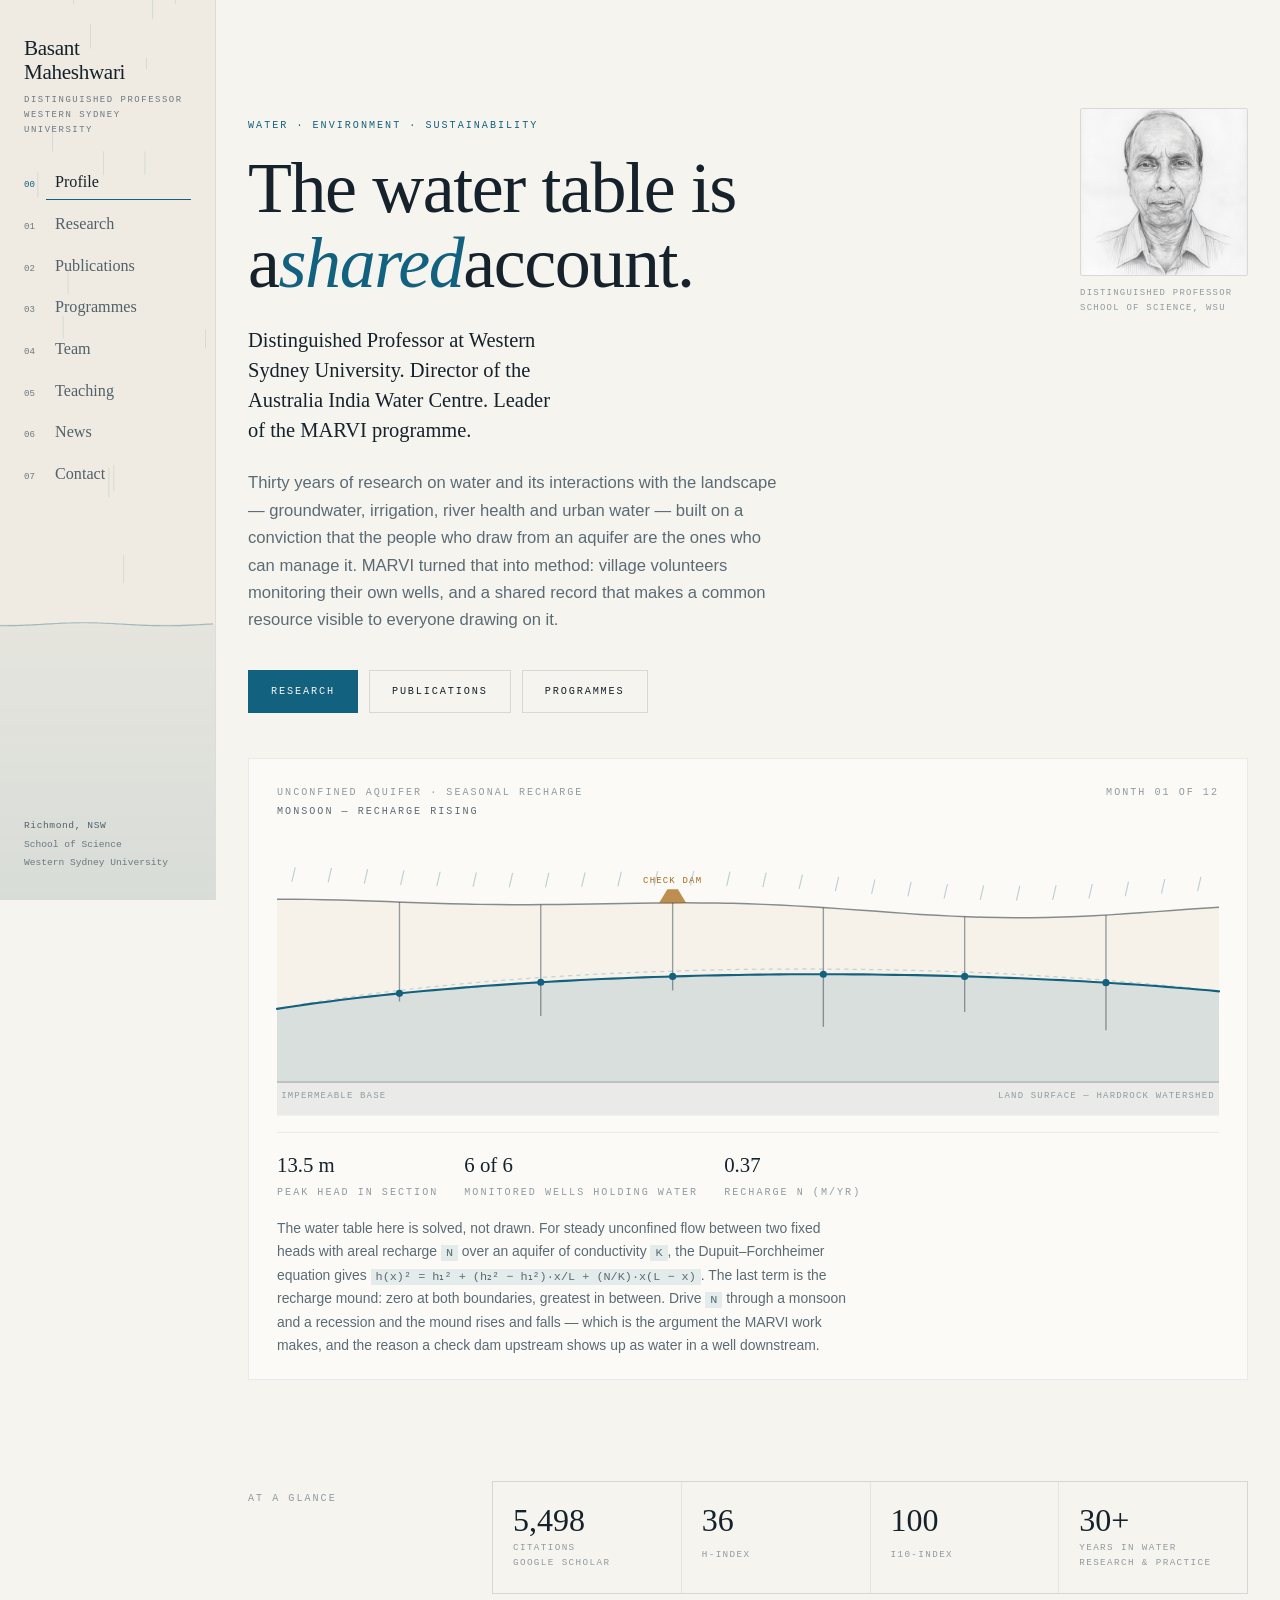
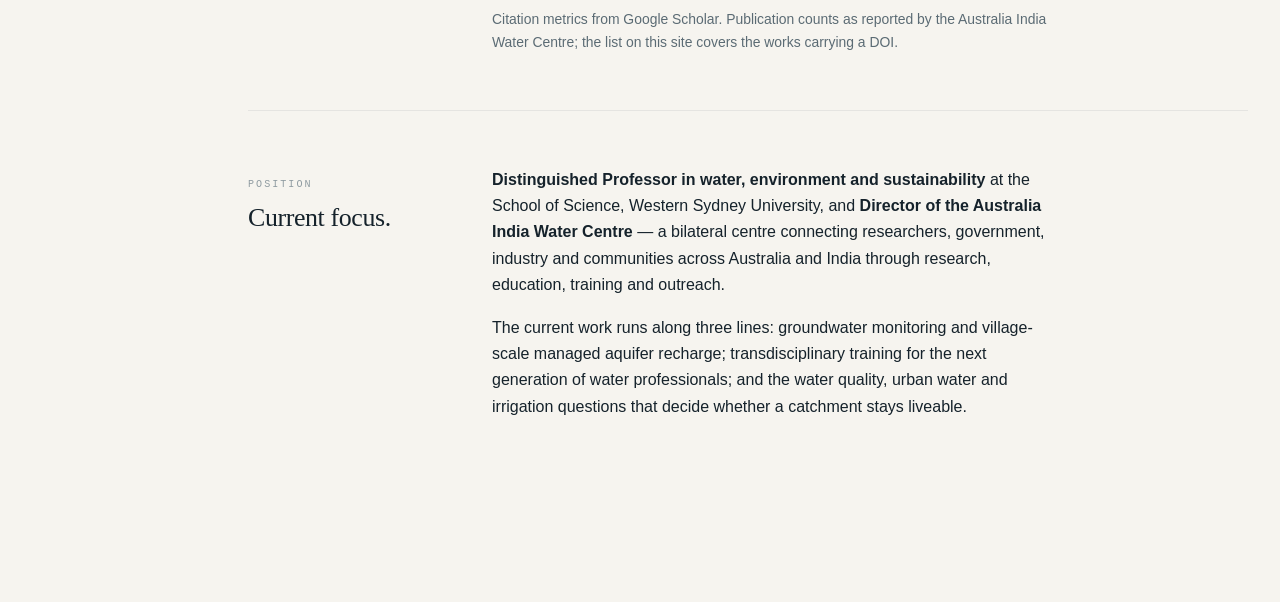
==== commit 4021f7ec: "Rebuild index.html from content/ [skip ci]" ====
--- a/index.html
+++ b/index.html
@@ -503,7 +503,7 @@
             </div>
           </div>
           <figure class="portrait">
-            <img id="hero-portrait" src="[data-uri]" alt="Portrait of Basant Maheshwari" width="168" height="168">
+            <img id="hero-portrait" src="[data-uri]" alt="Portrait of Basant Maheshwari" width="168" height="168">
             <figcaption id="hero-caption">Distinguished Professor<br>School of Science, WSU</figcaption>
           </figure>
         </div>
@@ -679,7 +679,7 @@
      file and needs no special case anywhere. */
   const HOME = [
     {
-      "portrait": "assets/portrait.webp",
+      "portrait": "/assets/BM - pencil photo 2026.jpg",
       "portraitAlt": "Portrait of Basant Maheshwari",
       "portraitCaption": "Distinguished Professor<br>School of Science, WSU",
       "eyebrow": "Water · Environment · Sustainability",
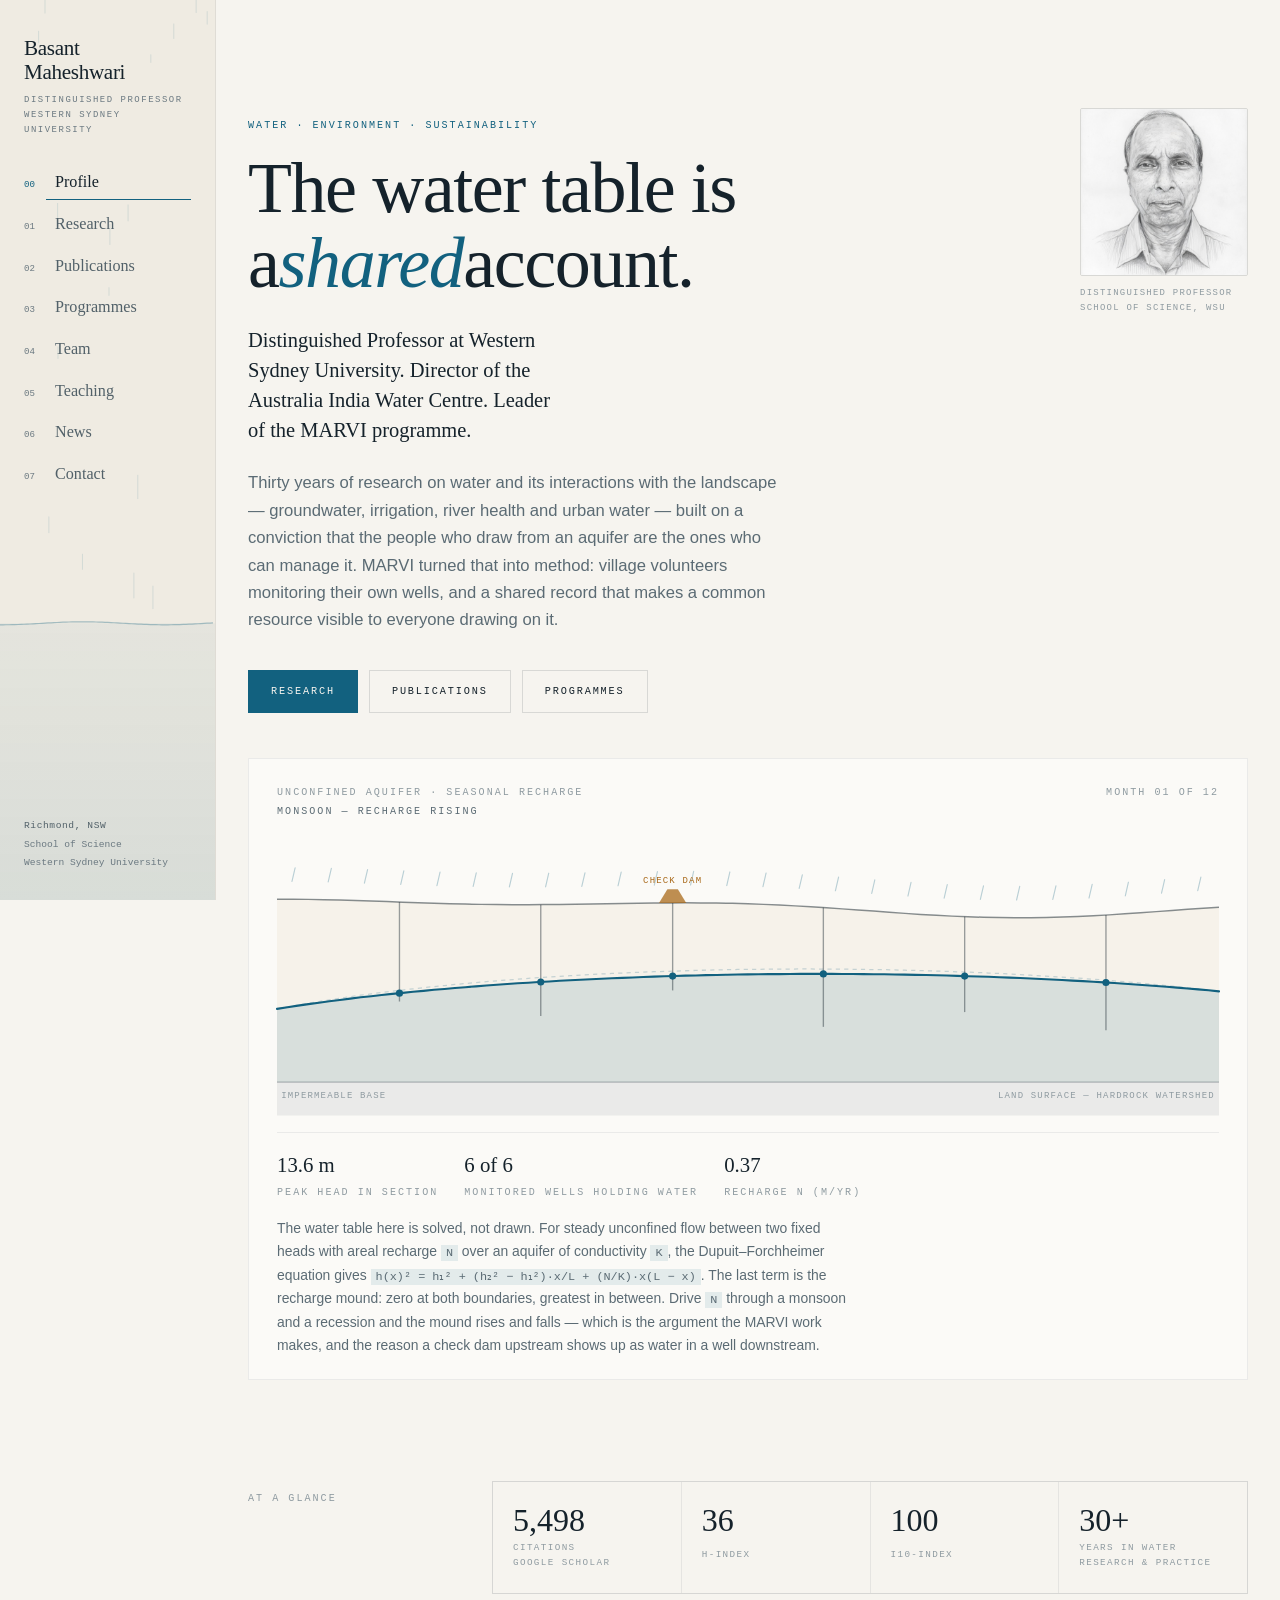
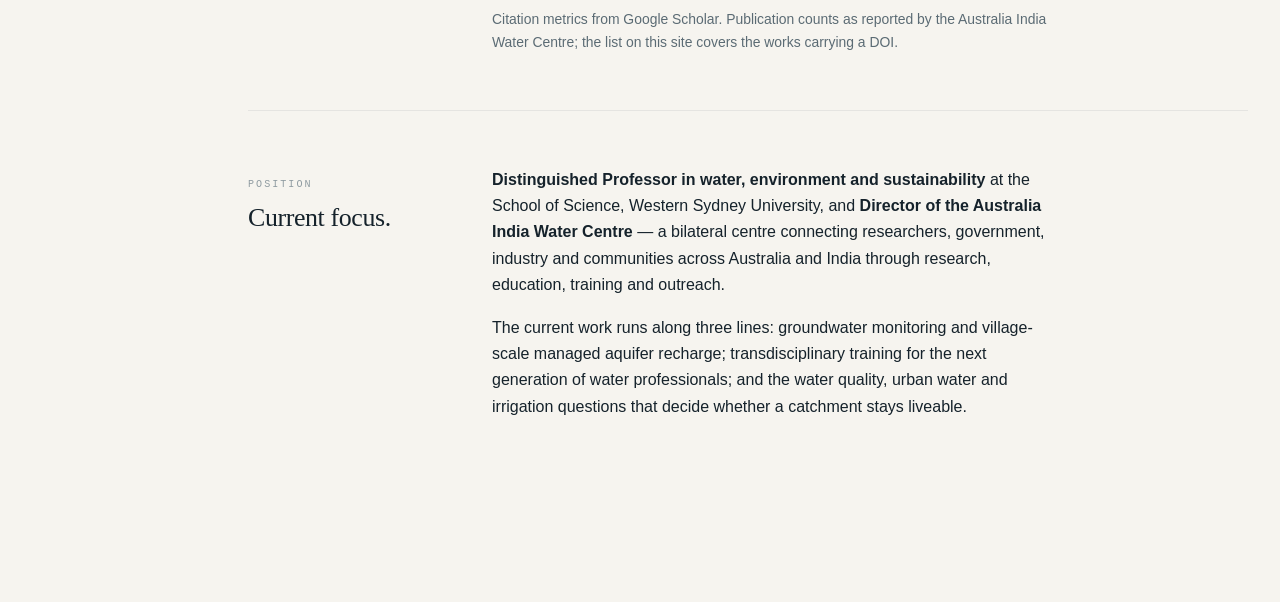
==== commit bd377e94: "Rebuild index.html from content/ [skip ci]" ====
--- a/index.html
+++ b/index.html
@@ -1053,14 +1053,39 @@
       "empty": "No journal articles listed yet."
     },
     {
+      "id": "book",
+      "label": "Books",
+      "empty": "No books listed yet."
+    },
+    {
+      "id": "chapter",
+      "label": "Book chapters",
+      "empty": "No book chapters listed yet."
+    },
+    {
+      "id": "scholarly_other",
+      "label": "Other contributions in scholarly refereed journals",
+      "empty": "No other scholarly refereed contributions listed yet."
+    },
+    {
+      "id": "nonref_journal",
+      "label": "Articles in scholarly non-refereed journals",
+      "empty": "No scholarly non-refereed journal articles listed yet."
+    },
+    {
       "id": "conference",
-      "label": "Conference papers",
-      "empty": "No conference papers listed yet."
+      "label": "Conference publications, full papers, refereed",
+      "empty": "No refereed conference publications listed yet."
+    },
+    {
+      "id": "conference_nonref",
+      "label": "Conference publications, full papers, non-refereed",
+      "empty": "No non-refereed conference publications listed yet."
     },
     {
       "id": "thesis",
       "label": "Theses",
-      "empty": "No theses listed here yet — neither supervised higher degree theses nor his own doctoral thesis. Add one through the “Add a publication” issue form and this section fills itself."
+      "empty": "No theses listed here yet."
     },
     {
       "id": "other",
@@ -1086,108 +1111,268 @@
      proceedings or symposium wins — several proceedings papers are typed
      "journal-article" upstream. */
   const PUBLICATIONS = [
-    {"k":"journal","y":2026,"t":"Assessing Water Sustainability for the Sustainable Development Goals: A Systematic Review and Bibliometric Analysis Highlighting Gaps in Current Assessment Frameworks","a":"Dhanasekaran, N.C., Maheshwari, B., Donovan-Mak, M., Huda, S.","v":"Sustainability","d":"10.3390/su18052514","c":2},
-    {"k":"journal","y":2026,"t":"Evaluating the Effectiveness of Village Groundwater Cooperatives for Groundwater Commons in Gujarat and Rajasthan Using Ostrom’s Design Principles","a":"Gajurel, S., Maheshwari, B., Hagare, D., Ward, J., Singh, P.K.","v":"Sustainability","d":"10.3390/su18031561","c":1},
-    {"k":"journal","y":2026,"t":"Understanding Drought Dynamics in Semiarid Regions: A Multidecadal, Multi‐Index Case Study From Western Rajasthan, India","a":"Upadhyay, E., Biswas, J., Mishra, A., Kumar, P., Maheshwari, B.","v":"World Water Policy","d":"10.1002/wwp2.70081"},
-    {"k":"journal","y":2026,"t":"Comparison of Uptake of Cadmium at Low Concentrations Under Hydroponic and Soil‐Based Agriculture Systems for Lettuce, Indian Spinach and Methi","a":"Kotresh, D.J., Jayadeva, H.M., Hagare, D., Kadalli, G.G., Maheshwari, B., Saraswathy, B.P. et al.","v":"Journal of Sustainable Agriculture and Environment","d":"10.1002/sae2.70138"},
-    {"k":"journal","y":2026,"t":"From Crisis to Resilience: Rethinking Urban Flooding and Groundwater Recharge in Bengaluru City, India","a":"Biswas, S., Patel, S.V.B., Maheshwari, B.","v":"World Water Policy","d":"10.1002/wwp2.70098"},
-    {"k":"journal","y":2026,"t":"Farm‐Scale Recharge Pits for Improving Local Groundwater Availability: Insights From a Hardrock Watershed in Rajasthan, India","a":"Soni, P., Maheshwari, B., Dashora, Y., Dillon, P., Singh, P.K.","v":"World Water Policy","d":"10.1002/wwp2.70094"},
-    {"k":"journal","y":2026,"t":"Revitalizing Traditional Tank Systems: Case Study Insights From Sri Lanka's Village Tank Cascade Systems for Climate Resilience and Water Governance","a":"Nanthakumaran, A., Maheshwari, B.","v":"World Water Policy","d":"10.1002/wwp2.70097"},
-    {"k":"journal","y":2025,"t":"From Dialogue to Policy Learning: Water Policy Labs for Transformative Water Governance","a":"Ojha, H., Maheshwari, B., Camkin, J., Bhattarai, B., Banjade, P., Gurung, P. et al.","v":"World Water Policy","d":"10.1002/wwp2.70041"},
-    {"k":"journal","y":2025,"t":"Assessing Urban Lake Performance for Stormwater Harvesting: Insights from Two Lake Systems in Western Sydney, Australia","a":"Natarajan, S.K., Hagare, D., Maheshwari, B.","v":"Water","d":"10.3390/w17172504"},
-    {"k":"journal","y":2025,"t":"Closed Loop Phosphorus Recovery and Recycling for Sustainable Hydroponic Farming","a":"Malkawi, S., Hagare, D., Maheshwari, B.","v":"Journal of Sustainable Agriculture and Environment","d":"10.1002/sae2.70094"},
-    {"k":"journal","y":2024,"t":"Rejuvenation of the Springs in the Hindu Kush Himalayas Through Transdisciplinary Approaches—A Review","a":"Pant, N., Hagare, D., Maheshwari, B., Rai, S.P., Sharma, M., Dollin, J. et al.","v":"Water","d":"10.3390/w16243675","c":19},
-    {"k":"journal","y":2024,"t":"Assessing groundwater quality, health risks, and policy implications: A case study of West Medinipur District, West Bengal, India","a":"Alam, M.A., Mailapalli, D.R., Maheshwari, B.","v":"World Water Policy","d":"10.1002/wwp2.12160","c":2},
-    {"k":"journal","y":2023,"t":"Managing floods in Chennai City as part of situation understanding and improvement project","a":"Shivakumar, S., Shanmuganathan, M., Goonetilleke, A., Day, D., Sarkar, A., Hagare, D. et al.","v":"World Water Policy","d":"10.1002/wwp2.12119","c":4},
-    {"k":"journal","y":2023,"t":"Training young water professionals in leadership and transdisciplinary competencies for sustainable water management in India","a":"Maheshwari, B., Hagare, D., Spencer, R., Dollin, J., Reynolds, J., Atkins, D. et al.","v":"World Water Policy","d":"10.1002/wwp2.12114","c":4},
-    {"k":"journal","y":2023,"t":"A reflective evaluation of young water professionals' transdisciplinary learning","a":"Dollin, J., Hagare, D., Maheshwari, B., Packham, R., Reynolds, J., Garg, A. et al.","v":"World Water Policy","d":"10.1002/wwp2.12121","c":3},
-    {"k":"journal","y":2023,"t":"Training and capacity building of young water professionals—role of an innovative and transformative program for sustainable water futures","a":"Maheshwari, B.","v":"World Water Policy","d":"10.1002/wwp2.12103","c":3},
-    {"k":"journal","y":2023,"t":"The impact of irrigation with treated wastewaters on soil and kikuyu grass nutrient compositions","a":"Shahrivar, A.A., Hagare, D., Maheshwari, B., Rahman, M.M.","v":"Water Environment Research","d":"10.1002/wer.10873","c":3},
-    {"k":"journal","y":2023,"t":"Mentoring in the young water professionals' training program: Lessons for effective capacity development","a":"Maheshwari, B., Atkins, D., Hagare, D., Spencer, R., Dillon, P., Jain, S. et al.","v":"World Water Policy","d":"10.1002/wwp2.12129","c":2},
-    {"k":"journal","y":2023,"t":"Building capacity of young water professionals through action research and transdisciplinary approaches","a":"Maheshwari, B.","v":"World Water Policy","d":"10.1002/wwp2.12127","c":1},
-    {"k":"journal","y":2023,"t":"Transdisciplinary approach for planning the expansion of irrigation infrastructure at a regional scale","a":"Issac, A.M., Mullassery, H.S., Lakshmi, T.V., Hagare, D., Maheshwari, B., Dollin, J. et al.","v":"World Water Policy","d":"10.1002/wwp2.12120","c":1},
-    {"k":"journal","y":2023,"t":"Geospatial data and web based tools for managing irrigation infrastructure expansion projects","a":"Issac, A.M., Harshitha, M.S., Lakshmi, T.V., Hagare, D., Maheshwari, B., Reynolds, J.K. et al.","v":"World Water Policy","d":"10.1002/wwp2.12130"},
-    {"k":"journal","y":2022,"t":"Impact of Recycled Water Irrigation on Soil Salinity and Its Remediation","a":"Rahman, M.M., Shahrivar, A.A., Hagare, D., Maheshwari, B.","v":"Soil Systems","d":"10.3390/soilsystems6010013","c":22},
-    {"k":"journal","y":2022,"t":"Hydrologic and Cost–Benefit Analysis of Multiple Check Dams in Catchments of Ephemeral Streams, Rajasthan, India","a":"Dashora, Y., Cresswell, D., Dillon, P., Maheshwari, B., Clark, R., Soni, P. et al.","v":"Water","d":"10.3390/w14152378","c":9},
-    {"k":"journal","y":2022,"t":"Understanding the role of groundwater in the lives of rural women in India","a":"Swaraj, A., Maheshwari, B.","v":"World Water Policy","d":"10.1002/wwp2.12085","c":7},
-    {"k":"journal","y":2022,"t":"Assessment of Urban Land Use and Cover on Groundwater Recharge and Quality","a":"Hagare, D., Ezemba, S.N., Pant, N., Rahman, M.M., Maheshwari, B., Siddiqui, Z.","v":"CivilEng","d":"10.3390/civileng3020029","c":5},
-    {"k":"journal","y":2021,"t":"Adaptation of EVIAVE methodology to landfill environmental impact assessment in Uganda – A case study of Kiteezi landfill","a":"Aryampa, S., Maheshwari, B., Zamorano, M., Sabiiti, E.N., Olobo, C., Bateganya, N.L.","v":"Journal of African Earth Sciences","d":"10.1016/j.jafrearsci.2021.104310","c":13},
-    {"k":"journal","y":2020,"t":"Is urbanisation also the culprit of climate change? – Evidence from Australian cities","a":"Maheshwari, B., Pinto, U., Akbar, S., Fahey, P.","v":"Urban Climate","d":"10.1016/j.uclim.2020.100581","c":48},
-    {"k":"journal","y":2019,"t":"Status of Waste Management in the East African Cities: Understanding the Drivers of Waste Generation, Collection and Disposal and Their Impacts on Kampala City’s Sustainability","a":"Aryampa, S., Maheshwari, B., Sabiiti, E., Bateganya, N.L., Bukenya, B.","v":"Sustainability","d":"10.3390/su11195523","c":49},
-    {"k":"journal","y":2019,"t":"Qualitative and quantitative analysis of perceived liveability in the context of socio-ecohydrology: evidence from the urban and peri-urban Cirebon-Indonesia","a":"Titisari Danielaini, T., Maheshwari, B., Hagare, D.","v":"Journal of Environmental Planning and Management","d":"10.1080/09640568.2018.1524576","c":5},
-    {"k":"journal","y":2018,"t":"Estimation of specific yield using water table fluctuations and cropped area in a hardrock aquifer system of Rajasthan, India","a":"Chinnasamy, P., Maheshwari, B., Dillon, P., Purohit, R., Dashora, Y., Soni, P. et al.","v":"Agricultural Water Management","d":"10.1016/j.agwat.2018.02.016","c":28},
-    {"k":"journal","y":2018,"t":"Defining rural–urban interfaces for understanding ecohydrological processes in West Java, Indonesia: Part I. Development of methodology to delineate peri-urban areas","a":"Danielaini, T.T., Maheshwari, B., Hagare, D.","v":"Ecohydrology & Hydrobiology","d":"10.1016/j.ecohyd.2017.11.006","c":25},
-    {"k":"journal","y":2018,"t":"Adaptation of Standardised Precipitation Index for understanding watertable fluctuations and groundwater resilience in hard-rock areas of India","a":"Chinnasamy, P., Maheshwari, B., Prathapar, S.A.","v":"Environmental Earth Sciences","d":"10.1007/s12665-018-7734-6","c":23},
-    {"k":"journal","y":2018,"t":"Combining imaging techniques with nonparametric modelling to predict seepage hotspots in irrigation channels","a":"Akbar, S., Kathuria, A., Maheshwari, B.","v":"Irrigation Science","d":"10.1007/s00271-018-0596-6","c":7},
-    {"k":"journal","y":2018,"t":"A framework for evaluating ecohydrological-based liveability in a rapidly urbanising region of Indonesia","a":"Danielaini, T.T., Maheshwari, B., Hagare, D.","v":"International Journal of Urban Sustainable Development","d":"10.1080/19463138.2018.1531874","c":6},
-    {"k":"journal","y":2017,"t":"Perspectives on impacts of water quality on agriculture and community well-being—a key informant study from Sri Lanka","a":"Thoradeniya, B., Pinto, U., Maheshwari, B.","v":"Environmental Science and Pollution Research","d":"10.1007/s11356-017-0493-1","c":12},
-    {"k":"journal","y":2016,"t":"Assisting community management of groundwater: Irrigator attitudes in two watersheds in Rajasthan and Gujarat, India","a":"Varua, M., Ward, J., Maheshwari, B., Oza, S., Purohit, R., Hakimuddin et al.","v":"Journal of Hydrology","d":"10.1016/j.jhydrol.2016.02.003","c":21},
-    {"k":"journal","y":2015,"t":"Framework to assess sources controlling soil salinity resulting from irrigation using recycled water: an application of Bayesian Belief Network","a":"Rahman, M.M., Hagare, D., Maheshwari, B.","v":"Journal of Cleaner Production","d":"10.1016/j.jclepro.2014.04.068","c":29},
-    {"k":"journal","y":2015,"t":"Evaluating the effectiveness of water infrastructures for increasing groundwater recharge and agricultural production – A case study of Gujarat, India","a":"Chinnasamy, P., Misra, G., Shah, T., Maheshwari, B., Prathapar, S.","v":"Agricultural Water Management","d":"10.1016/j.agwat.2015.05.009","c":28},
-    {"k":"journal","y":2014,"t":"The Role of Transdisciplinary Approach and Community Participation in Village Scale Groundwater Management: Insights from Gujarat and Rajasthan, India","a":"Maheshwari, B., Varua, M., Ward, J., Packham, R., Chinnasamy, P., Dashora, Y. et al.","v":"Water","d":"10.3390/w6113386","c":70},
-    {"k":"journal","y":2013,"t":"TREATED EFFLUENT AND SALINE WATER IRRIGATION INFLUENCES SOIL PROPERTIES, YIELD, WATER PRODUCTIVITY AND SODIUM CONTENT OF SNOW PEAS AND CELERY","a":"Grewal, H.S., Maheshwari, B.L.","v":"Journal of Plant Nutrition","d":"10.1080/01904167.2013.776080","c":9},
-    {"k":"journal","y":2013,"t":"The hydrological and economic impacts of changing water allocation in political regions within the peri-urban South Creek catchment in Western Sydney I: Model development","a":"Davidson, B., Malano, H., Nawarathna, B., Maheshwari, B.","v":"Journal of Hydrology","d":"10.1016/j.jhydrol.2013.06.052","c":7},
-    {"k":"journal","y":2013,"t":"The hydrological and economic impacts of changing water allocations in political regions within the peri-urban South Creek catchment in Western Sydney II: Scenarios","a":"Davidson, B., Malano, H., Nawarathna, B., Maheshwari, B.","v":"Journal of Hydrology","d":"10.1016/j.jhydrol.2013.06.030","c":7},
-    {"k":"journal","y":2012,"t":"Analysis of long-term water quality for effective river health monitoring in peri-urban landscapes—a case study of the Hawkesbury–Nepean river system in NSW, Australia","a":"Pinto, U., Maheshwari, B.L., Ollerton, R.L.","v":"Environmental Monitoring and Assessment","d":"10.1007/s10661-012-2888-2","c":35},
-    {"k":"journal","y":2012,"t":"Modelling eutrophication and microbial risks in peri-urban river systems using discriminant function analysis","a":"Pinto, U., Maheshwari, B., Shrestha, S., Morris, C.","v":"Water Research","d":"10.1016/j.watres.2012.09.025","c":27},
-    {"k":"journal","y":2012,"t":"Understanding the meaning of river health for a community: perspectives from the peri-urban region of the Hawkesbury–Nepean catchment, Australia","a":"Pinto, U., Maheshwari, B.L., Shrestha, S., Morris, C.","v":"Water Policy","d":"10.2166/wp.2012.074","c":9},
-    {"k":"journal","y":2012,"t":"Role and Complexity of Integrated Water-Resources Management for Periurban Landscapes in Australia","a":"Maheshwari, B.L., Simmons, B.L., Singh, V.P.","v":"Journal of Hydrologic Engineering","d":"10.1061/(asce)he.1943-5584.0000471","c":8},
-    {"k":"journal","y":2012,"t":"Impacts of Water Quality on the Harvest of School Prawn (Metapenaeus macleayi) in a Peri-Urban River System","a":"Pinto, U., Maheshwari, B.L.","v":"Journal of Shellfish Research","d":"10.2983/035.031.0332","c":4},
-    {"k":"journal","y":2012,"t":"WATER CONSERVATION AROUND HOMES—THE ROLE OF AUDIT IN IMPROVING IRRIGATION SYSTEM PERFORMANCE","a":"Maheshwari, B.","v":"Irrigation and Drainage","d":"10.1002/ird.1668","c":2},
-    {"k":"journal","y":2012,"t":"Water-yield relations of maize (Zea mays L) in temperate climatic conditions","v":"Maydica"},
-    {"k":"journal","y":2011,"t":"Water and nutrient use efficiency of a low-cost hydroponic greenhouse for a cucumber crop: An Australian case study","a":"Grewal, H.S., Maheshwari, B., Parks, S.E.","v":"Agricultural Water Management","d":"10.1016/j.agwat.2010.12.010","c":144},
-    {"k":"journal","y":2011,"t":"River health assessment in peri-urban landscapes: An application of multivariate analysis to identify the key variables","a":"Pinto, U., Maheshwari, B.","v":"Water Research","d":"10.1016/j.watres.2011.04.044","c":72},
-    {"k":"journal","y":2011,"t":"Developing a multimedia package for university teaching and learning - lessons learnt","v":"Asia-Pacific Forum on Science Learning and Teaching"},
-    {"k":"journal","y":2010,"t":"Effects of greywater irrigation on plant growth, water use and soil properties","a":"Pinto, U., Maheshwari, B., Grewal, H.","v":"Resources, Conservation and Recycling","d":"10.1016/j.resconrec.2009.09.007","c":90},
-    {"k":"journal","y":2010,"t":"Magnetic treatment of irrigation water and snow pea and chickpea seeds enhances early growth and nutrient contents of seedlings","a":"Grewal, H.S., Maheshwari, B.L.","v":"Bioelectromagnetics","d":"10.1002/bem.20615","c":74},
-    {"k":"journal","y":2010,"t":"Reuse of greywater for irrigation around homes in Australia: Understanding community views, issues and practices","a":"Pinto, U., Maheshwari, B.L.","v":"Urban Water Journal","d":"10.1080/15730620903447639","c":43},
-    {"k":"journal","y":2010,"t":"Natural spaces – how do they influence stewardship attitudes and actions of university students?","a":"Burgin, S., Williamson, D., Maheshwari, B.","v":"International Journal of Environmental Studies","d":"10.1080/00207230902738925","c":2},
-    {"k":"journal","y":2009,"t":"Magnetic treatment of irrigation water: Its effects on vegetable crop yield and water productivity","a":"Maheshwari, B.L., Grewal, H.S.","v":"Agricultural Water Management","d":"10.1016/j.agwat.2009.03.016","c":150},
-    {"k":"journal","y":2009,"t":"Community awareness of the use of alternative water sources for irrigation of golf courses: a case study of a selected site within the Sydney metropolitan area","a":"Schwecke, M., Simmons, B., Maheshwari, B., Ramsay, G.","v":"International Journal of Management and Decision Making","d":"10.1504/ijmdm.2009.024991"},
-    {"k":"conference","y":2009,"t":"Developing a conceptual model for water accounting in peri-urban catchments","v":"18th World IMACS Congress and MODSIM09 International Congress on Modelling and Simulation. Modelling and Simulation Society of Australia and New Zealand and International Association for Mathematics and Computers in Simulation, Cairns, Australia"},
-    {"k":"conference","y":2009,"t":"System harmonisation framework for water resources planning in peri-urban catchments","v":"18th World IMACS Congress and MODSIM09 International Congress on Modelling and Simulation: Interfacing Modelling and Simulation with Mathematical and Computational Sciences, Proceedings"},
-    {"k":"journal","y":2008,"t":"Action Research for Sustainable Water Futures in Western Sydney: Reaching Beyond Traditional Stakeholder Engagement to Understand Community Stakeholder Language and Its Implications for Action","a":"Webb, T., Burgin, S., Maheshwari, B.","v":"Systemic Practice and Action Research","d":"10.1007/s11213-008-9102-z","c":10},
-    {"k":"conference","y":2008,"t":"Integrating alternative water sources in urbanised environments","a":"Schwecke, M., Simmons, B., Maheshwari, B., Ramsay, G.","v":"WIT Transactions on Ecology and the Environment","d":"10.2495/si080341","c":3},
-    {"k":"conference","y":2008,"t":"Evaluating water saving using smart irrigation and harvesting systems","v":"Irrigation Australia Conference"},
-    {"k":"journal","y":2007,"t":"Sustainable use of stormwater for irrigation case study: Manly Golf Course","a":"Schwecke, M., Simmons, B., Maheshwari, B.","v":"The Environmentalist","d":"10.1007/s10669-007-9013-z","c":9},
-    {"k":"journal","y":2007,"t":"Sustaining public open spaces through water recycling for irrigation: developing decision support tools and framework","a":"Mulley, P., Simmons, B., Maheshwari, B.","v":"International Journal of Water","d":"10.1504/ijw.2007.016322","c":4},
-    {"k":"journal","y":2006,"t":"Urban irrigation - Looking at water use in our own backyard","v":"Water"},
-    {"k":"journal","y":2005,"t":"Local provenance in rehabilitation of degraded landscapes: a case study from the Hawkesbury–Nepean catchment, Australia","a":"Burgin, S., Carson, J., Maheshwari, B.","v":"Area","d":"10.1111/j.1475-4762.2005.00636.x","c":8},
-    {"k":"journal","y":2005,"t":"The sustainability challenge for irrigation","v":""},
-    {"k":"journal","y":2004,"t":"Temporal variations in water quality of farm dams: impacts of land use and water sources","a":"Brainwood, M., Burgin, S., Maheshwari, B.","v":"Agricultural Water Management","d":"10.1016/j.agwat.2004.03.006","c":70},
-    {"k":"journal","y":2004,"t":"Field Evaluation of Selected Soil Erosion Models for Catchment Management in Indonesia","a":"Moehansyah, H., Maheshwari, B., Armstrong, J.","v":"Biosystems Engineering","d":"10.1016/j.biosystemseng.2004.04.013","c":23},
-    {"k":"journal","y":2003,"t":"Effects of different landuses on runoff and erosion characteristics of the Riam Kanan Catchment, Indonesia","v":"International Agricultural Engineering Journal"},
-    {"k":"conference","y":2003,"t":"Farmers’ perceptions about irrigation scheduling in the Hawkesbury-Nepean catchment","v":"Australasia Pacific Extension Network Conference"},
-    {"k":"journal","y":2002,"t":"Options for alternative irrigation water supplies in the Murray–Darling Basin, Australia: a case study of the Shepparton Irrigation Region","a":"Smith, A., Maheshwari, B.","v":"Agricultural Water Management","d":"10.1016/s0378-3774(02)00002-1","c":7},
-    {"k":"journal","y":2002,"t":"Impact of land-use changes and sedimentation on the Muhammad Nur Reservoir, South Kalimantan, Indonesia","a":"Moehansyah, H., Maheshwari, B.L., Armstrong, J.","v":"Journal of Soils and Sediments","d":"10.1007/bf02991245","c":6},
-    {"k":"journal","y":2001,"t":"SW—Soil and Water","a":"Esfandiari, M., Maheshwari, B.","v":"Journal of Agricultural Engineering Research","d":"10.1006/jaer.2001.0717","c":11},
-    {"k":"journal","y":2001,"t":"SW—soil and water: field evaluation of furrow irrigation models","v":"Journal of agricultural engineering research"},
-    {"k":"journal","y":2000,"t":"Availability of nitrogen and phosphorus under recycled water irrigation","a":"Sakadevan, K., Maheshwari, B.L., Bavor, H.J.","v":"Australian Journal of Soil Research","d":"10.1071/sr99040","c":12},
-    {"k":"journal","y":2000,"t":"Sensitivity of a furrow irrigation model to input parameters","v":"International Agricultural Engineering Journal"},
-    {"k":"journal","y":1998,"t":"Suitability of Selected Flow Equations and Variation of Manning's n in Furrow Irrigation","a":"Esfandiari, M., Maheshwari, B.L.","v":"Journal of Irrigation and Drainage Engineering","d":"10.1061/(asce)0733-9437(1998)124:2(89)","c":6},
-    {"k":"conference","y":1998,"t":"Infiltration and roughness equations for surface irrigation: How form influences estimation","v":"2001 ASAE Annual Meeting"},
-    {"k":"journal","y":1997,"t":"Application of the optimization method for estimating infiltration characteristics in furrow irrigation and its comparison with other methods","a":"Esfandiari, M., Maheshwari, B.","v":"Agricultural Water Management","d":"10.1016/s0378-3774(97)00007-3","c":19},
-    {"k":"journal","y":1997,"t":"Field values of the shape factor for estimating surface storage in furrows on a clay soil","a":"Esfandiari, M., Maheshwari, B.L.","v":"Irrigation Science","d":"10.1007/s002710050034","c":11},
-    {"k":"journal","y":1997,"t":"Estimating recession times in furrows with small longitudinal slope on a clay soil","a":"Esfandiari, M., Maheshwari, B., Cornish, P.","v":"Agricultural Water Management","d":"10.1016/s0378-3774(97)00013-9","c":2},
-    {"k":"journal","y":1997,"t":"Evaluation of Time-Rated Infiltration Families for Noncracking Soils","a":"Maheshwari, B.L., Kelly, D.","v":"Journal of Irrigation and Drainage Engineering","d":"10.1061/(asce)0733-9437(1997)123:4(238)","c":2},
-    {"k":"journal","y":1997,"t":"Interrelations Among Physical and Hydraulic Parameters of Non-Cracking Soils","a":"Maheshwari, B.","v":"Journal of Agricultural Engineering Research","d":"10.1006/jaer.1997.0207","c":2},
-    {"k":"journal","y":1997,"t":"Fuzzy-genetic study of hydraulic resistance families in surface irrigation","v":"Complexity International"},
-    {"k":"journal","y":1996,"t":"Development of an automated double-ring infiltrometer","a":"Maheshwari, B.","v":"Australian Journal of Soil Research","d":"10.1071/sr9960709","c":14},
-    {"k":"journal","y":1995,"t":"Effects of regulation on the flow regime of the river Murray, Australia","a":"Maheshwari, B.L., Walker, K.F., McMahon, T.A.","v":"Regulated Rivers: Research & Management","d":"10.1002/rrr.3450100103","c":240},
-    {"k":"journal","y":1994,"t":"Values for the exponent of the storage-discharge equation in runoff-routing models","a":"Maheshwari, B.","v":"Journal of Hydrology","d":"10.1016/0022-1694(94)90024-8","c":2},
-    {"k":"journal","y":1994,"t":"Development of a regression-based model of border irrigation on cracking soils","a":"Maheshwari, B.","v":"Agricultural Water Management","d":"10.1016/0378-3774(94)90043-4"},
-    {"k":"journal","y":1993,"t":"Performance Evaluation of Border Irrigation Models for South-East Australia: Part 1, Advance and Recession Characteristics","a":"Maheshwari, B., McMahon, T.","v":"Journal of Agricultural Engineering Research","d":"10.1006/jaer.1993.1005","c":7},
-    {"k":"journal","y":1993,"t":"Performance Evaluation of Border Irrigation Models for South-East Australia: Part 2, Overall Suitability for Field Applications","a":"Maheshwari, B., McMahon, T.","v":"Journal of Agricultural Engineering Research","d":"10.1006/jaer.1993.1008","c":5},
-    {"k":"other","y":1993,"t":"The impact of flow regulation on the hydrology of the River Murray and its ecological implications","v":""},
-    {"k":"journal","y":1992,"t":"Suitability of different flow equations and hydraulic resistance parameters for flows in surface irrigation: A review","a":"Maheshwari, B.L.","v":"Water Resources Research","d":"10.1029/92wr00424","c":14},
-    {"k":"journal","y":1992,"t":"Modeling Shallow Overland Flow in Surface Irrigation","a":"Maheshwari, B.L., McMahon, T.A.","v":"Journal of Irrigation and Drainage Engineering","d":"10.1061/(asce)0733-9437(1992)118:2(201)","c":12},
-    {"k":"journal","y":1992,"t":"Infiltration characteristics of some clayey soils measured during border irrigation","a":"Maheshwari, B., Jayawardane, N.","v":"Agricultural Water Management","d":"10.1016/0378-3774(92)90050-7","c":10},
-    {"k":"journal","y":1992,"t":"Effects of recession criteria on prediction of recession times in border irrigation models","a":"Maheshwari, B.","v":"Agricultural Water Management","d":"10.1016/0378-3774(92)90091-a","c":2},
-    {"k":"conference","y":1991,"t":"Border irrigation design and management using a simulation software","v":"National Conference Publication - Institution of Engineers, Australia"},
-    {"k":"journal","y":1990,"t":"Sensitivity analysis of parameters of border irrigation models","a":"Maheshwari, B., McMahon, T., Turner, A.","v":"Agricultural Water Management","d":"10.1016/0378-3774(90)90011-m","c":7},
-    {"k":"journal","y":1988,"t":"An optimization technique for estimating infiltration characteristics in border irrigation","a":"Maheshwari, B., Turner, A., McMahon, T., Campbell, B.","v":"Agricultural Water Management","d":"10.1016/0378-3774(88)90129-1","c":22},
-    {"k":"journal","y":1987,"t":"MODELS OF BORDER IRRIGATION FOR FLAT CLAYEY SOILS.","v":""},
-    {"k":"journal","y":1986,"t":"Some low-cost methods for seepage control in storage tanks in alfisols and vertisols","a":"Maheshwari, B., Turner, A.","v":"Agricultural Water Management","d":"10.1016/0378-3774(86)90005-3","c":2},
+    {"k":"journal","y":2026,"t":"Integrating blue-green water conservation and greywater reuse for sustainable water management in mountain ecosystems","a":"Agnihotri, V., Nautiyal, S. and Maheshwari, B.","v":"Current Opinion in Environmental Sustainability, 83, article 101663","d":"10.1016/j.cosust.2026.101663"},
+    {"k":"journal","y":2026,"t":"From crisis to resilience: Rethinking urban flooding and groundwater recharge in Bengaluru City, India","a":"Biswas, S., Patel, S.V.B. and Maheshwari, B.","v":"World Water Policy, 12(3), article e70098","d":"10.1002/wwp2.70098"},
+    {"k":"journal","y":2026,"t":"Assessing water sustainability for the Sustainable Development Goals: A systematic review and bibliometric analysis highlighting gaps in current assessment frameworks","a":"Dhanasekaran, N.C., Maheshwari, B., Donovan-Mak, M. and Huda, S","v":"Sustainability, 18(5), article 2514","d":"10.3390/su18052514"},
+    {"k":"journal","y":2026,"t":"Evaluating the effectiveness of village groundwater cooperatives for groundwater commons in Gujarat and Rajasthan using Ostrom’s design principles","a":"Gajurel, S., Maheshwari, B., Hagare, D., Ward, J. and Singh, P.K","v":"Sustainability, 18(3), article 1561","d":"10.3390/su18031561"},
+    {"k":"journal","y":2026,"t":"Comparison of uptake of cadmium at low concentrations under hydroponic and soil-based agriculture systems for lettuce, Indian spinach and methi","a":"Kotresh, D.J., Jayadeva, H.M., Hagare, D., Kadalli, G.G., Maheshwari, B., Saraswathy, B.P., Krishnappa, V., Narasimhamurthy, P., Nagangoudar, M.B., Gowdra, V.M.G., Asritha, M., Araganji, S. and Sonu, S","v":"Journal of Sustainable Agriculture and Environment, 5(1), article e70138","d":"10.1002/sae2.70138"},
+    {"k":"journal","y":2026,"t":"Revitalizing traditional tank systems: Case study insights from Sri Lanka’s village tank cascade systems for climate resilience and water governance","a":"Nanthakumaran, A. and Maheshwari, B.","v":"World Water Policy, 12(3), article e70097","d":"10.1002/wwp2.70097"},
+    {"k":"journal","y":2026,"t":"Understanding the influence of land cover on spring dynamics and evaporation in the Himalayan region using stable isotopes and discharge","a":"Pant, N., Hagare, D., Maheshwari, B., Rai, S.P., Patel, A., Puthiyottil, N., Jain, S.K., Sahu, L.N., Sen, S. and Upadhyay, M","v":"Science of the Total Environment, 1012, article 181215","d":"10.1016/j.scitotenv.2025.181215"},
+    {"k":"journal","y":2026,"t":"Farm-scale recharge pits for improving local groundwater availability: Insights from a hard-rock watershed in Rajasthan, India","a":"Soni, P., Maheshwari, B., Dashora, Y., Dillon, P. and Singh, P.K","v":"World Water Policy, 12(3), article e70094","d":"10.1002/wwp2.70094"},
+    {"k":"journal","y":2026,"t":"Understanding drought dynamics in semiarid regions: A multidecadal, multi-index case study from western Rajasthan, India","a":"Upadhyay, E., Biswas, J., Mishra, A., Kumar, P. and Maheshwari, B.","v":"World Water Policy, 12(2), article e70081","d":"10.1002/wwp2.70081"},
+    {"k":"journal","y":2025,"t":"Closed-loop phosphorus recovery and recycling for sustainable hydroponic farming","a":"Malkawi, S., Hagare, D. and Maheshwari, B.","v":"Journal of Sustainable Agriculture and Environment, 4(3), article e70094","d":"10.1002/sae2.70094"},
+    {"k":"journal","y":2025,"t":"Assessing urban lake performance for stormwater harvesting: Insights from two lake systems in Western Sydney, Australia","a":"Natarajan, S.K., Hagare, D. and Maheshwari, B.","v":"Water, 17(17), article 2504","d":"10.3390/w17172504"},
+    {"k":"journal","y":2025,"t":"From dialogue to policy learning: Water Policy Labs for transformative water governance","a":"Ojha, H., Maheshwari, B., Camkin, J., Bhattarai, B., Banjade, P., Gurung, P., Delfau, K., Narain, V., Allen, W., Ransom, S., Singh, V., Rathod, R., Dahal, N., Neto, S., Giri, M., Rai, S. and Adeline, I","v":"World Water Policy, 11(4), pp. 969–983","d":"10.1002/wwp2.70041"},
+    {"k":"journal","y":2024,"t":"Assessing groundwater quality, health risks and policy implications: A case study of West Medinipur District, West Bengal, India","a":"Alam, M.A., Mailapalli, D.R. and Maheshwari, B.","v":"World Water Policy, 10(1), pp. 341–362","d":"10.1002/wwp2.12160"},
+    {"k":"journal","y":2024,"t":"A two-step approach to recycling hydroponics waste nutrient solutions using fertiliser-drawn forward osmosis and chemical precipitation","a":"Malkawi, S., Hagare, D. and Maheshwari, B.","v":"Resources, Conservation and Recycling Advances, 23, article 200233","d":"10.1016/j.rcradv.2024.200233"},
+    {"k":"journal","y":2024,"t":"Evolving research on groundwater governance and collective action for water security: A Global bibliometric analysis","a":"Gajurel, S., Maheshwari, B., Hagare, D., Ward, J., Singh, P.K","v":"Groundwater for Sustainable Development 26, 101224","d":"10.1016/j.gsd.2024.101224"},
+    {"k":"journal","y":2024,"t":"Applying Citizen Science and Design Science for Groundwater Management","a":"Khan, A.K., Iyer, L., Maheshwari, B., Sharda, R","v":""},
+    {"k":"journal","y":2024,"t":"Phosphorus recovery from hydroponics waste nutrient solution and its economic potential","a":"Malkawi, S., Hagare, D., Maheshwari, B.","v":"Resources, Conservation and Recycling 209, 107710","d":"10.1016/j.resconrec.2024.107710"},
+    {"k":"journal","y":2024,"t":"Rejuvenation of the Springs in the Hindu Kush Himalayas Through Transdisciplinary Approaches—A Review","a":"Pant, N., Hagare, D., Maheshwari, B., Rai, S.P., Sharma, M., Dollin, J., Bhamoriya, V., Puthiyottil, N., Prasad, J","v":"Water 16, 3675","d":"10.3390/w16243675"},
+    {"k":"journal","y":2023,"t":"The impact of waste disposal sites on local water resources: A case study of the Kiteezi landfill, Uganda","a":"Aryampa, S., Maheshwari, B., Sabiiti, E.N., Bukenya, B. and Namuddu, S","v":"Ecohydrology and Hydrobiology, 23(2), pp. 280–289","d":"10.1016/j.ecohyd.2022.12.002"},
+    {"k":"journal","y":2023,"t":"Understanding the impact of waste disposal sites on soil quality for agricultural production: A case study of the Kiteezi landfill, Uganda","a":"Aryampa, S., Maheshwari, B., Sabiiti, E.N., Namuddu, S., Bukenya, B. and Bateganya, N.L","v":"Environmental Quality Management, 32(3), pp. 325–334","d":"10.1002/tqem.21925"},
+    {"k":"journal","y":2023,"t":"A reflective evaluation of young water professionals’ transdisciplinary learning","a":"Dollin, J., Hagare, D., Maheshwari, B., Packham, R., Reynolds, J., Garg, A., Harris, H., Issac, A.M., Meher, A.K. and Shivakumar, S.K","v":"World Water Policy, 9(3), pp. 315–333","d":"10.1002/wwp2.12121"},
+    {"k":"journal","y":2023,"t":"Geospatial data and web-based tools for managing irrigation infrastructure expansion projects","a":"Issac, A.M., Harshitha, M.S., Lakshmi, T.V., Hagare, D., Maheshwari, B., Reynolds, J.K., Rao, L., Tuppad, P., Prasad, S., Ynag, S. and Sivakumar, M","v":"World Water Policy, 9(3), pp. 388–403","d":"10.1002/wwp2.12130"},
+    {"k":"journal","y":2023,"t":"A transdisciplinary approach for planning the expansion of irrigation infrastructure at a regional scale","a":"Issac, A.M., Mullassery, H.S., Lakshmi, T.V., Hagare, D., Maheshwari, B., Dollin, J., Packham, R. and Spencer, R","v":"World Water Policy, 9(3), pp. 371–387","d":"10.1002/wwp2.12120"},
+    {"k":"journal","y":2023,"t":"Building capacity of young water professionals through action research and transdisciplinary approaches","a":"Maheshwari, B.","v":"World Water Policy, 9(3), pp. 294–299","d":"10.1002/wwp2.12127"},
+    {"k":"journal","y":2023,"t":"Training and capacity building of young water professionals: The role of an innovative and transformative program for sustainable water futures","a":"Maheshwari, B.","v":"World Water Policy, 9(2), pp. 277–282","d":"10.1002/wwp2.12103"},
+    {"k":"journal","y":2023,"t":"Mentoring in the young water professionals’ training program: Lessons for effective capacity development","a":"Maheshwari, B., Atkins, D., Hagare, D., Spencer, R., Dillon, P., Jain, S., Rollason, R., Reynolds, J., Dollin, J., Batelaan, O., Packham, R., Patel, J.B., Purkait, M.K., Bhaduri, A., Mailapalli, D., Ashok, A. and Prasad, J","v":"World Water Policy, 9(3), pp. 334–348","d":"10.1002/wwp2.12129"},
+    {"k":"journal","y":2023,"t":"Training young water professionals in leadership and transdisciplinary competencies for sustainable water management in India","a":"Maheshwari, B., Hagare, D., Spencer, R., Dollin, J., Reynolds, J., Atkins, D., Packham, R., Batelaan, O., Sitharam, T.G., Lan, Y.-C., Arora, M., Kashyap, R., Kartha, S., Sathasivan, A. and Dutta, S","v":"World Water Policy, 9(3), pp. 300–314","d":"10.1002/wwp2.12114"},
+    {"k":"journal","y":2023,"t":"The impact of irrigation with treated wastewaters on soil and kikuyu grass nutrient compositions","a":"Shahrivar, A.A., Hagare, D., Maheshwari, B. and Rahman, M.M","v":"Water Environment Research, 95(6), article e10873","d":"10.1002/wer.10873"},
+    {"k":"journal","y":2023,"t":"Managing floods in Chennai City as part of a situation understanding and improvement project","a":"Shivakumar, S., Shanmuganathan, M., Goonetilleke, A., Day, D., Sarkar, A., Hagare, D., Maheshwari, B., Spencer, R., Thimmegowda, M.N., Mailapalli, D.R., Purkait, M.K. and Mahadevappa, S.M.B","v":"World Water Policy, 9(3), pp. 349–370","d":"10.1002/wwp2.12119"},
+    {"k":"journal","y":2022,"t":"Impact of Recycled Water Irrigation on Soil Salinity and Its Remediation","a":"Rahman, M.M., Shahrivar, A.A., Hagare, D. and Maheshwari, B.","v":"Soil Systems, 6(1), p.13","d":"10.3390/soilsystems6010013"},
+    {"k":"journal","y":2022,"t":"Understanding the role of groundwater in the lives of rural women in India","a":"Swaraj, A. and Maheshwari, B.","v":"World Water Policy, 8(2), pp.116-131","d":"10.1002/wwp2.12085"},
+    {"k":"journal","y":2022,"t":"Hydrologic and Cost–Benefit Analysis of Multiple Check Dams in Catchments of Ephemeral Streams, Rajasthan, India","a":"Dashora, Y., Cresswell, D., Dillon, P., Maheshwari, B., Clark, R., Soni, P. and Singh, P.K","v":"Water, 14(15), p.2378","d":"10.3390/w14152378"},
+    {"k":"journal","y":2022,"t":"Village level identification of sugarcane in Sangali, Maharashtra using open source data","a":"Lonare, A., Maheshwari, B. and Chinnasamy, P","v":"Journal of Agrometeorology, 24(3), pp.249-254","d":"10.54386/jam.v24i3.1688"},
+    {"k":"journal","y":2022,"t":"Microplastics in urban stormwater—developing a methodology for its monitoring","a":"Herath, S., Hagare, D., Siddiqui, Z., Maheshwari, B.","v":"Environmental Monitoring and Assessment 194, 173","d":"10.1007/s10661-022-09849-1"},
+    {"k":"journal","y":2022,"t":"Understanding the impacts of waste disposal site closure on the livelihood of local communities in Africa: A case study of the Kiteezi landfill in Kampala, Uganda","a":"Aryampa, S., Maheshwari, B., Sabiiti, E.N., Bateganya, N.L. and Olobo, C","v":"World Development Perspectives, 25, p.100391","d":"10.1016/j.wdp.2021.100391"},
+    {"k":"journal","y":2021,"t":"Adaptation of EVIAVE methodology to landfill environmental impact assessment in Uganda–A case study of Kiteezi landfill","a":"Aryampa, S., Maheshwari, B., Zamorano, M., Sabiiti, E.N., Olobo, C. and Bateganya, N.L","v":"Journal of African Earth Sciences, 183, p.104310","d":"10.1016/j.jafrearsci.2021.104310"},
+    {"k":"journal","y":2021,"t":"A framework for assessing the Ecological Sustainability of Waste Disposal Sites (EcoSWaD)","a":"Aryampa, S., Maheshwari, B., Sabiiti, E.N. and Zamorano, M","v":"Waste Management, 126:11-20","d":"10.1016/j.wasman.2021.02.044"},
+    {"k":"journal","y":2021,"t":"Co‐creating knowledge, policy, and practice: A call to advance Water Policy Lab process","a":"Ojha, H., Maheshwari, B. and Bhattarai, B","v":"World Water Policy, 7(1), pp.132-142","d":"10.1002/wwp2.12050"},
+    {"k":"journal","y":2020,"t":"Is urbanisation also the culprit of climate change?–Evidence from Australian cities","a":"Maheshwari, B., Pinto, U., Akbar, S. and Fahey, P","v":"Urban Climate, 31, p.100581","d":"10.1016/j.uclim.2020.100581"},
+    {"k":"journal","y":2020,"t":"[In Press] The effect of irrigation using recycled waters obtained from MBR and IDAL wastewater treatment systems on soil pH and EC under kikuyu grass (Pennisetum clandestinum) production","a":"Aghajani Shahrivar, A., Hagare, D., Maheshwari, B.L. and Rahman, M.M","v":"Water Science and Technology: Water Supply","d":"10.2166/ws.2020.049"},
+    {"k":"journal","y":2020,"t":"Managed Aquifer Recharge at a Farm Level: Evaluating the Performance of Direct Well Recharge Structures","a":"Soni, P.; Dashora, Y.; Maheshwari, B.; Dillon, P.; Singh, P.; Kumar, A","v":"Water 2020, 12, 1069","d":"10.3390/w12041069"},
+    {"k":"journal","y":2020,"t":"Developing a novel method for estimating parameters of Kostiakov–Lewis infiltration equation","a":"Seyedzadeh, A., Panahi, A., Maroufpoor, E., Singh, V.P. and Maheshwari, B.","v":"Irrigation Science, 38(2), pp.189-198","d":"10.1007/s00271-019-00660-4"},
+    {"k":"journal","y":2020,"t":"Water quality and chronic kidney disease of unknown aetiology (CKDu) in the dry zone region of Sri Lanka: impacts on well-being of village communities and the way forward","a":"Pinto, U., Thoradeniya, B. and Maheshwari, B.","v":"Environ Science Pollution Research, 27, 3892–3907","d":"10.1007/s11356-019-06669-8"},
+    {"k":"journal","y":2019,"t":"Hydrologic and cost benefit analysis at local scale of streambed recharge structures in Rajasthan (India) and their value for securing irrigation water supplies","a":"Dashora, Y., Dillon, P., Maheshwari, B., Soni, P., Mittal, H.K., Dashora, R., Singh, P.K., Purohit, R.C. and Katara, P","v":"Hydrogeology Journal, pp.1-21","d":"10.1007/s10040-019-01951-y"},
+    {"k":"journal","y":2019,"t":"Variation in kikuyu grass yield in response to irrigation with secondary and advanced treated wastewaters","a":"Shahrivar, A.A., Rahman, M.M., Hagare, D. and Maheshwari, B.","v":"Agricultural Water Management, 222, pp.375-385","d":"10.1016/j.agwat.2019.06.012"},
+    {"k":"journal","y":2019,"t":"An assessment of household water insecurity in a rapidly developing coastal metropolitan region of Indonesia","a":"Danielaini, T.T., Maheshwari, B. and Hagare, D","v":"Sustainable Cities and Society, 46, p.101382","d":"10.1016/j.scs.2018.12.010"},
+    {"k":"journal","y":2019,"t":"Qualitative and quantitative analysis of perceived liveability in the context of socio-ecohydrology: evidence from the urban and peri-urban Cirebon-Indonesia","a":"Danielaini, T.T., Maheshwari, B. and Hagare, D","v":"Journal of Environmental Planning and Management, pp.1-29","d":"10.1080/09640568.2018.1524576"},
+    {"k":"journal","y":2019,"t":"Photovoice for understanding groundwater management issues and challenges of villagers in Rajasthan, India","a":"Chew, M., Maheshwari, B. and Somerville, M","v":"Groundwater for Sustainable Development, 8, pp.134-143","d":"10.1016/j.gsd.2018.10.002"},
+    {"k":"journal","y":2019,"t":"Perspectives on impacts of water quality on agriculture and community well-being—a key informant study from Sri Lanka","a":"Thoradeniya, B., Pinto, U. and Maheshwari, B.","v":"Environmental Science and Pollution Research, 26(3), pp.2047-2061","d":"10.1007/s11356-017-0493-1"},
+    {"k":"journal","y":2019,"t":"Emerging contaminants in a river receiving untreated wastewater from an Indian urban centre","a":"Williams, M., Kookana, R.S., Mehta, A., Yadav, S.K., Tailor, B.L., Maheshwari, B.","v":"Science of the Total Environment, 647, pp. 1256-1265","d":"10.1016/j.scitotenv.2018.08.084"},
+    {"k":"journal","y":2018,"t":"Combining imaging techniques with nonparametric modelling to predict seepage hotspots in irrigation channels","a":"Akbar, S., Kathuria, A. and Maheshwari, B.","v":"Irrigation Science","d":"10.1007/s00271-018-0596-6"},
+    {"k":"journal","y":2018,"t":"Understanding socio-economic benefits of stormwater management system through urban lakes in Western Sydney, Australia","a":"Natarajan, S.K., Hagare, D. and Maheshwari, B.","v":"Ecohydrology & Hydrobiology, 18(4):412-419","d":"10.1016/j.ecohyd.2018.11.003"},
+    {"k":"journal","y":2018,"t":"Strategies and Frameworks for Effective Stakeholders Engagement for Water Governance Leadership: A Review","a":"Thoradeniya, B. and Maheshwari, B.","v":"New Water Policy & Practice (World Water Policy), 4: 19-55","d":"10.18278/nwpp.4.2.3"},
+    {"k":"journal","y":2018,"t":"A simple method using farmers’ measurements applied to estimate check dam recharge in Rajasthan, India","a":"Dashora, Y., Dillon, P., Maheshwari, B., Soni, P., Dashora, R., Davande, S., Purohit, R.C. and Mittal, H.K","v":"Sustainable Water Resources Management, 4(2):301-316","d":"10.1007/s40899-017-0185-5"},
+    {"k":"journal","y":2018,"t":"Evaluating the suitability of water quality indices for the health of urban waterways: A Case study of the Parramatta River, Australia","a":"Chirgwin, W. and Maheshwari, B.","v":"Water e-Journal, 3(1): 1-21","d":"10.21139/wej.2018.011"},
+    {"k":"journal","y":2018,"t":"Adaptation of Standardised Precipitation Index for understanding watertable fluctuations and groundwater resilience in hard-rock areas of India","a":"Chinnasamy, P., Maheshwari, B., Prathapar, S.A","v":"Environmental Earth Sciences, 77 (15), art. no. 562","d":"10.1007/s12665-018-7734-6"},
+    {"k":"journal","y":2018,"t":"Constructed wetlands for improving stormwater quality and health of urban lakes","a":"Natarajan, S.K., Hagare, D., Maheshwari, B.","v":"Water Science and Technology: Water Supply, 18 (3), pp. 956-967","d":"10.2166/ws.2017.169"},
+    {"k":"journal","y":2018,"t":"A framework for evaluating ecohydrological-based liveability in a rapidly urbanising region of Indonesia","a":"Danielaini, T.T., Maheshwari, B. and Hagare, D","v":"International Journal of Urban Sustainable Development, 10(3), pp.222-240","d":"10.1080/19463138.2018.1531874"},
+    {"k":"journal","y":2018,"t":"Estimation of specific yield using water table fluctuations and cropped area in a hardrock aquifer system of Rajasthan, India","a":"Chinnasamy, P., Maheshwari, B., Dillon, P., Purohit, R., Dashora, Y., Soni, P. and Dashora, R","v":"Agricultural Water Management, 202, pp.146-155","d":"10.1016/j.agwat.2018.02.016"},
+    {"k":"journal","y":2018,"t":"Groundwater management and gender inequalities: The case of two watersheds in rural India","a":"Varua, M.E., Ward, J., Maheshwari, B., Dave, S. and Kookana, R","v":"Groundwater for Sustainable Development, 6:93-100","d":"10.1016/j.gsd.2017.11.007"},
+    {"k":"journal","y":2018,"t":"Managing aquifer recharge and sustaining groundwater use: developing a capacity building program for creating local groundwater champions","a":"Jadeja, Y., Maheshwari, B., Packham, R., Bohra, H., Purohit, R., Thaker, B., Dillon, P., Oza, S., Dave, S., Soni, P. and Dashora, Y","v":"Sustainable Water Resources Management, 4(2):317-329","d":"10.1007/s40899-018-0228-6"},
+    {"k":"journal","y":2017,"t":"Defining rural–urban interfaces for understanding ecohydrological processes in West Java, Indonesia: Part II. Its application to quantify rural–urban interface ecohydrology","a":"Danielaini, T.T., Maheshwari, B. and Hagare, D","v":"Ecohydrology & Hydrobiology, 18(1):37-51","d":"10.1016/j.ecohyd.2017.11.007"},
+    {"k":"journal","y":2017,"t":"Defining rural–urban interfaces for understanding ecohydrological processes in West Java, Indonesia: Part I. Development of methodology to delineate peri-urban areas","a":"Danielaini, T.T., Maheshwari, B. and Hagare, D","v":"Ecohydrology & Hydrobiology, 18(1): 22-36","d":"10.1016/j.ecohyd.2017.11.006"},
+    {"k":"journal","y":2016,"t":"Understanding the performance of irrigation systems around homes","a":"Maheshwari, B.","v":"Journal of Environmental Engineering and Landscape Management, 24(4):278-292","d":"10.3846/16486897.2016.1176575"},
+    {"k":"journal","y":2016,"t":"Peri-urban water, agriculture and urbanisation","a":"Maheshwari, B., Bristow, K.L","v":"Agricultural Water Management, 176:263-265","d":"10.1016/j.agwat.2016.09.009"},
+    {"k":"journal","y":2016,"t":"Groundwater scarcity impact on inclusiveness and women empowerment: Insights from school absenteeism of female students in two watersheds in India","a":"Kookana, R.S., Maheshwari, B., Dillon, P., Dave, S.H., Soni, P., Bohra, H., Dashora, Y., Purohit, R.C., Ward, J., Oza, S., Katara, P., Yadav, K.K., Varua, M.E., Grewal, H.S., Packham, R., Jodha, and A.S. And Patel, A","v":"International Journal of Inclusive Education, pp. 1-17","d":"10.1080/13603116.2016.1155664"},
+    {"k":"journal","y":2016,"t":"Bayesian Belief Network analysis of soil salinity in a peri-urban agricultural field irrigated with recycled water","a":"Rahman M, Hagare D, and Maheshwari, B.","v":"Agricultural Water Management (in press)","d":"10.1016/j.agwat.2016.03.003"},
+    {"k":"journal","y":2016,"t":"Community perspectives on managing health of peri-urban river system: evidence from the Hawkesbury-Nepean river catchment, Australia","a":"Pinto, U. and Maheshwari, B.L.","v":"Journal of Environmental Planning and Management, 59(7):1257-1276","d":"10.1080/09640568.2015.1067599"},
+    {"k":"journal","y":2016,"t":"Exploring the relationship between subjective wellbeing and groundwater attitudes and practices of farmers in Rural India","a":"Ward, J., Varua, M.E., Maheshwari, B., Oza, S., Purohit, R., Hakimuddin and Dave, S","v":"Journal of Hydrology, 540:1-16","d":"10.1016/j.jhydrol.2016.05.037"},
+    {"k":"journal","y":2016,"t":"Assisting community management of groundwater: Irrigator attitudes in two watersheds in Rajasthan and Gujarat, India","a":"Varua, M.E., Ward, J., Maheshwari, B., Oza, S., Purohit, R., Hakimuddin and Chinnasamy, P","v":"Journal of Hydrology, 537:171-186","d":"10.1016/j.jhydrol.2016.02.003"},
+    {"k":"journal","y":2016,"t":"Modelling of the impact of future climate changes on salt accumulation in paddocks of different soil types due to recycled water irrigation","a":"Rahman, M., Hagare, D., Maheshwari, B., Dillon, P., and Kibria, G","v":"Water Science and Technology: Water Supply, 16(3):653-666"},
+    {"k":"journal","y":2015,"t":"Performance and impacts of managed aquifer recharge interventions for agricultural water security: A framework for evaluation","a":"Prathapar, S., Dhar, S., Rao, G.T., and Maheshwari, B.","v":"Agricultural Water Management, 159:165-175","d":"10.1016/j.agwat.2015.06.009"},
+    {"k":"journal","y":2015,"t":"Sustainable graywater reuse for residential landscape irrigation: a critical review","a":"Mihindukulasooriya U. and Maheshwari, B.","v":"Chinese Journal of Population Resources and Environment, 13:250-264","d":"10.1080/10042857.2015.1059790"},
+    {"k":"journal","y":2015,"t":"Best Practice Irrigation Management and Extension in Peri-Urban Landscapes – Experiences and Insights from the Hawkesbury–Nepean Catchment, Australia","a":"Maheshwari, B.L., and Plunkett, M","v":"Journal of Agricultural Education and Extension, 21:267-282","d":"10.1080/1389224X.2014.927376"},
+    {"k":"journal","y":2015,"t":"Stormwater management through urban lakes","a":"Hagare, D., Maheshwari, B., Natarajan, S., Kaur, M. and Daniels, J","v":"World Water: Stormwater Management, no Jun/Jul, pp 22-26"},
+    {"k":"journal","y":2015,"t":"Wastewater treatment by a modular, domestic-scale reedbed system for safe horticultural irrigation","a":"Derry C. and Maheshwari, B.","v":"Science of the Total Environment, 537:243-249","d":"10.1016/j.scitotenv.2015.08.010"},
+    {"k":"journal","y":2015,"t":"Using lakes in urban landscapes for stormwater management: a study of water quality of Wattle Grove Lake in western Sydney and an overview of recreational and other value benefits to the local community","a":"Hagare, D., Maheshwari, B., Natarajan, S., Kaur, M., and Daniels, J","v":"Water Journal, 42:77-84"},
+    {"k":"journal","y":2015,"t":"Understanding groundwater storage changes and recharge in Rajasthan, India through remote sensing","a":"Chinnasamy P., Maheshwari, B., and Prathapar S","v":"Water, 7:5547-5565","d":"10.3390/w7105547"},
+    {"k":"journal","y":2015,"t":"Evaluating the effectiveness of water infrastructures for increasing groundwater recharge and agricultural production - A case study of Gujarat, India","a":"Chinnasamy, P., Misra, G., Shah, T., Maheshwari, B. and Prathapar, S","v":"Agricultural Water Management, 158:179-188","d":"10.1016/j.agwat.2015.05.009"},
+    {"k":"journal","y":2015,"t":"Impacts of Prolonged Drought on Salt Accumulation in the Root Zone Due to Recycled Water Irrigation","a":"Rahman, M.M., Hagare, D., Maheshwari, B. and Dillon, P","v":"Water, Air, & Soil Pollution, 226:1-18","d":"10.1007/s11270-015-2370-1"},
+    {"k":"journal","y":2015,"t":"Framework to assess sources controlling soil salinity resulting from irrigation using recycled water: an application of Bayesian Belief Network","a":"Rahman, M.M., Hagare, D. and Maheshwari, B.","v":"Journal of Cleaner Production, 105:406-419","d":"10.1016/j.jclepro.2014.04.068"},
+    {"k":"journal","y":2014,"t":"A framework for assessing river health in peri-urban landscapes","a":"Pinto, U. and Maheshwari, B.","v":"Ecohydrology & Hydrobiology, 14:121–131","d":"10.1016/j.ecohyd.2014.04.001"},
+    {"k":"journal","y":2014,"t":"Water cycle modelling of peri-urban hydroecological systems: a case study of the South Creek catchment, Australia","a":"Singh, R., Maheshwari, B., Malano, H.M","v":"Ecohydrology & Hydrobiology, 14(3):167-181","d":"10.1016/j.ecohyd.2014.06.004"},
+    {"k":"journal","y":2014,"t":"Understanding the Relationships among Phytoplankton, Benthic Macroinvertebrates, and Water Quality Variables in Peri-Urban River Systems","a":"Pinto, U., Maheshwari, B., and Morris, E.C","v":"Water Environment Research 86 (12), 2279-2293","d":"10.2175/106143014X13975035526220"},
+    {"k":"journal","y":2014,"t":"The Role of Transdisciplinary Approach and Community Participation in Village Scale Groundwater Management: Insights from Gujarat and Rajasthan, India","a":"Maheshwari, B., Varua, M., Ward, J., Packham, R., Chinnasamy, P., Dashora, Y., Dave, S., Soni, P., Dillon, P., Purohit, R., Hakimuddin, Shah, T., Oza, S., Singh, P., Prathapar, S., Patel, A., Jadeja, Y., Thaker, B., Kookana, R., Grewal, H., Yadav, K., Mittal, H., Chew, M. and Rao, P","v":"Water 6 (11), 3386-3408","d":"10.3390/w6113386"},
+    {"k":"journal","y":2014,"t":"Continuous real-time monitoring of salt accumulation in the soil due to recycled water irrigation","a":"Rahman, M.M., Hagare, D., Maheshwari, B. and Dillon, P","v":"Water: Journal of the Australian Water Association, 41(1), p.63-68"},
+    {"k":"journal","y":2014,"t":"Planning for water and land: Sustainability of expanding cities","a":"Maheshwari, B. and Simmons, B","v":"Australian Water Association 41 (7):39-40"},
+    {"k":"journal","y":2014,"t":"Urban water reform in Australia: lessons from 2003–2013","a":"Smith, P., Maheshwari, B. and Simmons, B","v":"Water Science & Technology: Water Supply, 14 (6):951–960","d":"10.2166/ws.2014.045"},
+    {"k":"journal","y":2014,"t":"Sustaining the River Health in Peri-Urban Fringes: A Multi-perspective Analysis through Key Informant Interviews","a":"Pinto U. and Maheshwari, B.","v":"Journal of Hydrologic Engineering, 19(6):1060–1068","d":"10.1061/(ASCE)HE.1943-5584.0000893"},
+    {"k":"journal","y":2013,"t":"The hydrological and economic impacts of changing water allocation in political regions within the peri-urban South Creek catchment in Western Sydney I: Model development","a":"Davidson, B., Malano, H., Nawarathna, B., Maheshwari, B.","v":"Journal of Hydrology, 499:339-348","d":"10.1016/j.jhydrol.2013.06.052"},
+    {"k":"journal","y":2013,"t":"The hydrological and economic impacts of changing water allocations in political regions within the peri-urban South Creek catchment in Western Sydney II: Scenarios","a":"Davidson, B., Malano, H., Nawarathna, B., Maheshwari, B.","v":"Journal of Hydrology, 499:349-359","d":"10.1016/j.jhydrol.2013.06.030"},
+    {"k":"journal","y":2013,"t":"Analysis of long-term water quality for effective river health monitoring in peri-urban landscapes: a case study of the Hawkesbury-Nepean river system in NSW, Australia","a":"Pinto, U., Maheshwari, B., and Ollerton R","v":"Environmental Monitoring and Assessment, 185(6):4551-4569","d":"10.1007/s10661-012-2888-2"},
+    {"k":"journal","y":2013,"t":"Treated effluent and saline water irrigation influences soil properties, yield, water productivity and sodium content of snow peas and celery","a":"Grewal, H., and Maheshwari, B.","v":"Journal of Plant Nutrition, 36(7):1102-1119","d":"10.1080/01904167.2013.776080"},
+    {"k":"journal","y":2012,"t":"Water conservation around homes: the role of audit in improving irrigation system performance","a":"Maheshwari, B.","v":"Irrigation and Drainage, 61(5):636-644","d":"10.1002/ird.1668"},
+    {"k":"journal","y":2012,"t":"Impacts of water quality on the harvest of school prawn (Metapenaeus macleayi) in a Peri-Urban river system","a":"Pinto U. and Maheshwari, B.","v":"Journal of Shellfish Research, 31(3), 847-853","d":"10.2983/035.031.0332"},
+    {"k":"journal","y":2012,"t":"Modelling eutrophication and microbial risks in peri-urban river systems using discriminant function analysis","a":"Pinto U., Maheshwari, B., Shrestha S. and Morris C","v":"Water Research, 46(19):6476-6488","d":"10.1016/j.watres.2012.09.025"},
+    {"k":"journal","y":2012,"t":"Understanding the meaning of river health for a community: perspectives from the peri-urban region of the Hawkesbury–Nepean catchment, Australia","a":"Pinto, U., Maheshwari, B., Shrestha, S. and Morris, C","v":"Water Policy, 14 (5):766–783","d":"10.2166/wp.2012.074"},
+    {"k":"journal","y":2012,"t":"Role and Complexity of Integrated Water-Resources Management for Periurban Landscapes in Australia","a":"Maheshwari, B., Simmons, B. and Singh, V.P","v":"Journal of Hydrologic Engineering, 17(2): 229-236","d":"10.1061/(ASCE)HE.1943-5584.0000471"},
+    {"k":"journal","y":2011,"t":"Water-yield relations of maize (Zea mays L) in temperate climatic conditions","a":"Pejić, B., Maheshwari, B., Šeremešić S., Stričević, R, Pacureanu-Joita, M., Rajić, M., Ćupina, B","v":"Maydica, 56(4): 315-321"},
+    {"k":"journal","y":2011,"t":"Developing a multimedia package for university teaching and learning - lessons learnt","a":"Maheshwari, B.","v":"Asia-Pacific Forum on Science Learning and Teaching, 12(2): 1-22"},
+    {"k":"journal","y":2011,"t":"River Health Assessment in Peri-urban Landscapes: An Application of Multivariate Analysis to Identify the Key Variables","a":"Pinto, U. and Maheshwari, B.","v":"Water Research, 45(13):3915 -3924","d":"10.1016/j.watres.2011.04.044"},
+    {"k":"journal","y":2011,"t":"Water and nutrient use efficiency of a low-cost hydroponic greenhouse for a cucumber crop: An Australian Case Study","a":"Grewal, H. S., Maheshwari, B. and Parks, S","v":"Agricultural Water Management, 98(3):841–846","d":"10.1016/j.agwat.2010.12.010"},
+    {"k":"journal","y":2011,"t":"Magnetic treatment of irrigation water and snow pea and chickpea seeds enhances early growth and nutrient contents of seedlings","a":"Grewal, H. S. and Maheshwari, B. L","v":"Bioelectromagnetics, 32(1):58-64","d":"10.1002/bem.20615"},
+    {"k":"journal","y":2010,"t":"Reuse of Greywater for irrigation around homes in Australia – Understanding community views, issues and practices (Taylor and Francis Group, London)","a":"Pinto, U. and Maheshwari, B.","v":"Urban Water, 7(2):141–153","d":"10.1080/15730620903447639"},
+    {"k":"journal","y":2010,"t":"Effects of greywater irrigation on plant growth, water use and soil properties","a":"Pinto, U., Maheshwari, B. and Grewal, H.S","v":"Resources, Conservation and Recycling, 54 (7):429-435","d":"10.1016/j.resconrec.2009.09.007"},
+    {"k":"journal","y":2010,"t":"Natural spaces in urban landscapes – how do they influence stewardship attitudes and actions of university students?","a":"Burgin, S., Williamson, D. and Maheshwari, B.","v":"International Journal of Environmental Studies, 67(1):63–78","d":"10.1080/00207230902738925"},
+    {"k":"journal","y":2009,"t":"Community awareness of the use of alternative water sources for irrigation of golf courses: a case study of a selected site within the Sydney metropolitan area","a":"Schwecke, M., Simmons, B., Maheshwari, B. and Ramsay G","v":"International Journal of Management and Decision Making, 10(3-4): 247 – 257","d":"10.1504/IJMDM.2009.024991"},
+    {"k":"journal","y":2009,"t":"Magnetic treatment of irrigation water: Its effects on vegetable crop yield and water productivity","a":"Maheshwari, B.L. and Grewal, H.S","v":"Agricultural Water Management, (Elsevier Science Publishers, Amsterdam), 96: 1229–1236","d":"10.1016/j.agwat.2009.03.016"},
+    {"k":"journal","y":2009,"t":"Action Research for Sustainable Water Futures in Western Sydney: Reaching Beyond Traditional Stakeholder Engagement to Understand Community Stakeholder Language and Its Implications for Action","a":"Webb, T, Burgin, S. and Maheshwari, B.","v":"Systemic Practice and Action Research, 22:1–14","d":"10.1007/s11213-008-9102-z"},
+    {"k":"journal","y":2008,"t":"Integrating alternative water sources in urbanised environments","a":"Schwecke, M., Simmons, B., Maheshwari, B. and Ramsay G","v":"WIT Transaction of Ecology and the Environment, 112:351-359","d":"10.2495/SI080341"},
+    {"k":"journal","y":2007,"t":"Sustaining public open spaces through water recycling for irrigation: developing decision support tools and framework","a":"Mulley, P., Simmons, B. and Maheshwari, B.","v":"International Journal of Water, Vol. 3(4):397 - 406","d":"10.1504/IJW.2007.016322"},
+    {"k":"journal","y":2007,"t":"Sustainable use of stormwater for irrigation case study: Manly Golf Course","a":"Schwecke, M., Simmons, B. and Maheshwari, B.","v":"Environmentalist 27 (1):51–61","d":"10.1007/s10669-007-9013-z"},
+    {"k":"journal","y":2006,"t":"Urban irrigation - looking at water use in our backyard","a":"Maheshwari, B.","v":"Water Journal (Australia Water Association), 33(5):51-52"},
+    {"k":"journal","y":2005,"t":"Local provenance in rehabilitation of degraded landscapes: a case study from the Hawkesbury-Nepean catchment, Australia","a":"Burgin, S., Carson, J. and Maheshwari, B.","v":"AREA, 37(3):324-331; (Wiley-Blackwell, London; Journal of Royal Geographical Society of UK)","d":"10.1111/j.1475-4762.2005.00636.x"},
+    {"k":"journal","y":2004,"t":"Temporal variations in water quality of farm dams: impacts of landuse and water sources","a":"Brainwood, M.A. Burgin, S. and Maheshwari, B.","v":"Agricultural Water Management (Elsevier Science Publishers, Amsterdam), 70:151-175","d":"10.1016/j.agwat.2004.03.006"},
+    {"k":"journal","y":2004,"t":"Field evaluation of selected soil erosion models for catchment management in Indonesia","a":"Moehansyah, H., Maheshwari, B.L., and Armstrong, J.L","v":"Journal of Biosystems Engineering (Academic Press, London), 88(4):491-506","d":"10.1016/j.biosystemseng.2004.04.013"},
+    {"k":"journal","y":2003,"t":"Effects of different landuses on runoff and soil erosion in the Riam Kanan Catchment, Indonesia","a":"Maheshwari, B.L., Moehansyah, H., and Armstrong, J.L","v":"International Agricultural Engineering Journal, 12 (1&2):19-51"},
+    {"k":"journal","y":2002,"t":"Options for alternative irrigation water supplies in the Murray-Darling Basin, Australia: A case study of the Shepparton Irrigation Region","a":"Smith, A. and Maheshwari, B.L.","v":"Agricultural Water Management (Elsevier Science Publishers, Amsterdam), 56(1): 41-55","d":"10.1016/S0378-3774(02)00002-1"},
+    {"k":"journal","y":2002,"t":"Impact of land-use changes and sedimentation on the Muhammad Nur Reservoir, South Kalimantan, Indonesia","a":"Moehansyah, H., Maheshwari, B.L., and Armstrong, J.L","v":"Journal of Soils and Sediments (Ecomed Publishers, Germany), 2(1): 9-18","d":"10.1007/BF02991245"},
+    {"k":"journal","y":2001,"t":"Field Evaluation of Furrow Irrigation Models","a":"Esfandiari, M. and Maheshwari, B.L.","v":"Journal of Agricultural Engineering Research (Academic Press, London), 79(4): 459-479","d":"10.1006/jaer.2001.0717"},
+    {"k":"journal","y":2000,"t":"Sensitivity of a furrow irrigation model to input parameters","a":"Esfandiari, M. and Maheshwari, B.L.","v":"International Agricultural Engineering Journal, 9(3&4): 117-128"},
+    {"k":"journal","y":2000,"t":"Availability of nitrogen and phosphorus under recycled water irrigation","a":"Sakadevan, K, and Maheshwari, B.L.","v":"Australian Journal of Soil Research, 38(3): 653-664","d":"10.1071/SR99040"},
+    {"k":"journal","y":1999,"t":"Evaluation of the River Murray Hydraulic Model for use in ecological research and environmental flow management","a":"Blanch S.J., Maheshwari, B.L., Walker, K.F. and Gnaf, G.G","v":"Australian Journal of Water Resources, 3 (1): 107-121"},
+    {"k":"journal","y":1998,"t":"Suitability of selected flow equations and variation of Manning’s n in furrow Irrigation","a":"Esfandiari, M. and Maheshwari, B.L.","v":"Journal of Irrigation and Drainage Engineering (American Society of Civil Engineers), 124(2): 89-95","d":"10.1061/(ASCE)0733-9437(1998)124:2(89)"},
+    {"k":"journal","y":1998,"t":"Volume balance irrigation advance equation: variation of surface shape factor","a":"Maheshwari, B.L. and Esfandiari, M","v":"Journal of Irrigation and Drainage Engineering (American Society of Civil Engineers), 124(6): 322-323","d":"10.1061/(ASCE)0733-9437(1998)124:6(322)"},
+    {"k":"journal","y":1998,"t":"Evaluation of time-rated infiltration families for non-cracking soils - Closure","a":"Maheshwari, B.L.","v":"Journal of Irrigation and Drainage Engineering (American Society of Civil Engineers), 124(6): 330","d":"10.1061/(ASCE)0733-9437(1998)124:6(328)"},
+    {"k":"journal","y":1997,"t":"Evaluation of time-rated infiltration families for non-cracking soils","a":"Maheshwari, B.L. and Kelly, D","v":"Journal of Irrigation and Drainage Engineering (American Society of Civil Engineers), 123 (4): 238-245","d":"10.1061/(ASCE)0733-9437(1997)123:4(238)"},
+    {"k":"journal","y":1997,"t":"Application of the optimisation method for estimating infiltration characteristics in furrow irrigation and its comparison with other methods","a":"Esfandiari, M. and Maheshwari, B.L.","v":"Agricultural Water Management (Elsevier Science Publishers, Amsterdam), 34(2): 169-185","d":"10.1016/S0378-3774(97)00007-3"},
+    {"k":"journal","y":1997,"t":"Estimating recession times in furrows with small longitudinal slopes on a clay soil","a":"Esfandiari, M., Maheshwari, B.L. and Cornish, P.S","v":"Agricultural Water Management (Elsevier Science Publishers, Amsterdam), 34(2): 187-193","d":"10.1016/S0378-3774(97)00013-9"},
+    {"k":"journal","y":1997,"t":"Field values of shape factor for estimating surface storage in furrows on a clay soil","a":"Esfandiari, M. and Maheshwari, B.L.","v":"Irrigation Science (Springer-Verlag, Germany), 17(4): 157-162","d":"10.1007/s002710050034"},
+    {"k":"journal","y":1997,"t":"Issues in transfer and adoption of irrigation technology in Australia","a":"Maheshwari, B.L., Nelson, N. and Macadam","v":"Journal of Agricultural Engineering (Australia), 26(1): 15-23"},
+    {"k":"journal","y":1997,"t":"Fuzzy-Genetic Study of Hydraulic Resistance Families in Surface Irrigation","a":"Dimitrov, V. and Maheshwari, B.L.","v":"Complexity International (refereed on-line international journal), Vol. 4"},
+    {"k":"journal","y":1997,"t":"Interrelations among physical and hydraulic parameters of non-cracking soils","a":"Maheshwari, B.L.","v":"Journal of Agricultural Engineering Research (Academic Press, London), 68 (4): 297-309","d":"10.1006/jaer.1997.0207"},
+    {"k":"journal","y":1996,"t":"Development of an automated double ring infiltrometer","a":"Maheshwari, B.L.","v":"Australian Journal of Soil Research, 34:709-714","d":"10.1071/SR9960709"},
+    {"k":"journal","y":1995,"t":"Effects of regulation on the flow regime of the river Murray, Australia","a":"Maheshwari, B.L., Walker, K.F. and McMahon, T.A","v":"Regulated Rivers: Research & Management (John Wiley & Sons, London), 10:15-38","d":"10.1002/rrr.3450100103"},
+    {"k":"journal","y":1994,"t":"Development of a regression-based model of border irrigation for cracking soils","a":"Maheshwari, B.L.","v":"Agricultural Water Management (Elsevier Science Publishers, Amsterdam), 25:167-178","d":"10.1016/0378-3774(94)90043-4"},
+    {"k":"journal","y":1994,"t":"Values for exponent of flow equation in runoff-routing models","a":"Maheshwari, B.L.","v":"Journal of Hydrology (Elsevier Science Publishers, Amsterdam), 163:95-106","d":"10.1016/0022-1694(94)90024-8"},
+    {"k":"journal","y":1993,"t":"Performance evaluation of border irrigation model for south-east Australia. I - Advance and recession characteristics","a":"Maheshwari, B.L. And McMahon, T.A","v":"Journal of Agricultural Engineering Research (Academic Press, London), 54:67-87","d":"10.1006/jaer.1993.1005"},
+    {"k":"journal","y":1993,"t":"Performance evaluation of border irrigation model for south-east Australia. II - Overall suitability for field application","a":"Maheshwari, B.L. and McMahon, T.A","v":"Journal of Agricultural Engineering Research (Academic Press, London), 54:127-139","d":"10.1006/jaer.1993.1008"},
+    {"k":"journal","y":1992,"t":"Modelling shallow overland flow in surface irrigation","a":"Maheshwari, B.L. and McMahon, T.A","v":"Journal of Irrigation and Drainage Engineering (American Society of Civil Engineers), 118:201-217; 2009 Journal Impact Factor: 1.29","d":"10.1061/(ASCE)0733-9437(1992)118:2(201)"},
+    {"k":"journal","y":1992,"t":"Effect of recession criteria on the performance of border irrigation models","a":"Maheshwari, B.L.","v":"Agricultural Water Management (Elsevier Science Publishers, Amsterdam). 21:167-176","d":"10.1016/0378-3774(92)90091-A"},
+    {"k":"journal","y":1992,"t":"Suitability of different flow equations and hydraulic resistance parameters for flows in surface irrigation - A review","a":"Maheshwari, B.L.","v":"Water Resources Research, 28:2059-2066","d":"10.1029/92WR00424"},
+    {"k":"journal","y":1992,"t":"Infiltration characteristics of some clayey soil measured during border irrigation","a":"Maheshwari, B.L. and Jayawardane, N.S","v":"Agricultural Water Management (Elsevier Science Publishers, Amsterdam), 21:265-279","d":"10.1016/0378-3774(92)90050-7"},
+    {"k":"journal","y":1990,"t":"Sensitivity analysis of the parameters of border irrigation models","a":"Maheshwari, B.L., McMahon, T.A. and Turner, A.K","v":"Agricultural Water Management (Elsevier Science Publishers, Amsterdam), 18:277-287","d":"10.1016/0378-3774(90)90011-M"},
+    {"k":"journal","y":1990,"t":"Present status of border irrigation design in Australia","a":"Maheshwari, B.L., and Patto, P.M","v":"Journal of Agricultural Engineering (Australia), 19:8-10"},
+    {"k":"journal","y":1988,"t":"An optimisation technique for estimating infiltration characteristics in border irrigation","a":"Maheshwari, B.L., Turner, A.K., McMahon, T.A. and Campbell, B.J","v":"Agricultural Water Management (Elsevier Science Publishers, Amsterdam), 13: 13-24","d":"10.1016/0378-3774(88)90129-1"},
+    {"k":"journal","y":1986,"t":"Some low cost methods for seepage control in storage tanks in alfisols and vertisols","a":"Maheshwari, B.L. and Turner, A.K","v":"Agricultural Water Management (Elsevier Science Publishers, Amsterdam), 12: 53-62","d":"10.1016/0378-3774(86)90005-3"},
+    {"k":"journal","y":1984,"t":"Water harvesting for stabilising agricultural production in arid and semi-arid regions","a":"Maheshwari, B.L. and Correia J.F","v":"Agricultural Engineering Today, 8: 21-25"},
+    {"k":"book","y":2026,"t":"Australia–India Agribusiness: Strategic Pathways for Shared Value","a":"Yadav, V., Bhattacharya, S., Morrison, N., Maheshwari, B., Varua, M.E., Tissue, D., Singh, B. and Narula, S","v":"Parramatta, NSW: Urban Transformations Research Centre, Western Sydney University","d":"10.26183/50k8-kz75"},
+    {"k":"book","y":2025,"t":"Stronger Together: Five Years of Australia–India Collaboration for a Water-Secure Future, 2020–2025","a":"Maheshwari, B., Buckridge, T. and Hagare, D","v":"Penrith, NSW: Western Sydney University. 124 p","d":"10.26183/kn7q-af40"},
+    {"k":"book","y":2020,"t":"Teaching Resource on Flooding in the Hawkesbury-Nepean Valley: Assessing the Impact on Student Learning","a":"Carroll, K., Berger, N., Mackenzie, E., Holmes, K., Maheshwari, B. and Jessop, S","v":"Western Sydney University. ISBN 978-1-74108-503-7","d":"10.26183/5e32098dbf596"},
+    {"k":"book","y":2019,"t":"MARVI: An Innovative Approach to Groundwater Management","a":"Maheshwari, B. and Mehta, A","v":"Western Sydney University and ACIAR, Australia. ISBN 978-1-74108-510-5"},
+    {"k":"book","y":2019,"t":"Groundwater Stories: Villagers Share Their Voices","a":"Chew, M., Maheshwari, B., Purohit, R., Oza, S., Dashora, Y., Jadeja, Y., Ward, J., Singh, P.K., Kookana, R., Sharma, M. and Packham, R","v":"Western Sydney University. ISBN 978-1-74108-441-2"},
+    {"k":"book","y":2019,"t":"Our Groundwater: A Resource Book for Water Literacy","a":"Kookana, R.S., Maheshwari, B., Dillon, P., Purohit, R. and Oza, S","v":"Canberra: ACIAR. 80 p. ISBN 978-1-74108-439-9"},
+    {"k":"book","y":2019,"t":"मारवी – भूजल प्रबंधन का एक अनूठा प्रयोग [Hindi edition of MARVI: An Innovative Approach to Groundwater Management]","a":"Maheshwari, B. and Mehta, A","v":"Western Sydney University and ACIAR. ISBN 978-1-74108-511-2"},
+    {"k":"book","y":2019,"t":"भूजल कहानियाँ – ग्रामीणों की अपनी आवाज़ [Hindi edition of Groundwater Stories: Villagers Share Their Voices]","a":"Chew, M., Maheshwari, B., Purohit, R., Oza, S., Dashora, Y., Jadeja, Y., Ward, J., Singh, P.K., Kookana, R., Sharma, M. and Packham, R","v":"Western Sydney University. 60 p. ISBN 978-1-74108-442-9"},
+    {"k":"book","y":2019,"t":"हमारा भूजल – जल साक्षरता के लिए एक संसाधन पुस्तक [Hindi edition of Our Groundwater: A Resource Book for Water Literacy]","a":"Kookana, R.S., Maheshwari, B., Dillon, P., Purohit, R. and Oza, S","v":"ACIAR, Canberra. 80 p. ISBN 978-1-74108-440-5"},
+    {"k":"book","y":2019,"t":"MARVI – મારવી – ભૂગર્ભજળ સુવ્યવસ્થાપનનો એક અનોખો પ્રયોગ [Gujarati edition of MARVI: An Innovative Approach to Groundwater Management]","a":"Maheshwari, B. and Mehta, A","v":"Western Sydney University and ACIAR. ISBN 978-1-74108-512-9"},
+    {"k":"book","y":2019,"t":"ભૂગર્ભની વાતો – ગામલોકો કહે છે તેમની વાત [Gujarati edition of Groundwater Stories: Villagers Share Their Voices]","a":"Chew, M., Maheshwari, B., Purohit, R., Oza, S., Dashora, Y., Jadeja, Y., Ward, J., Singh, P.K., Kookana, R., Sharma, M. and Packham, R","v":"Western Sydney University. ISBN 978-1-74108-514-3"},
+    {"k":"book","y":2019,"t":"આપણું ભૂગર્ભજળ – જળ શિક્ષણ માટે એક સંસાધન પુસ્તક [Gujarati edition of Our Groundwater: A Resource Book for Water Literacy]","a":"Kookana, R.S., Maheshwari, B., Dillon, P., Purohit, R. and Oza, S","v":"ACIAR, Canberra. ISBN 978-1-74108-513-6"},
+    {"k":"book","y":2016,"t":"Balanced Urban Development: Options and Strategies for Liveable Cities","a":"Maheshwari, B., Thoradeniya, B. and Singh, V.P. (eds.)","v":"Cham: Springer. Water Science and Technology Library, Vol. 72","d":"10.1007/978-3-319-28112-4"},
+    {"k":"book","y":2014,"t":"The Security of Water, Food, Energy and Liveability of Cities: Challenges and Opportunities for Peri-Urban Futures","a":"Maheshwari, B., Purohit, R., Malano, H., Singh, V.P. and Amerasinghe, P. (eds.)","v":"Dordrecht: Springer. Water Science and Technology Library, Vol. 71","d":"10.1007/978-94-017-8878-6"},
+    {"k":"book","y":2014,"t":"Peri-Urban 2014: Proceedings of the International Conference on Peri-Urban Landscapes: Water, Food and Environmental Security","a":"Maheshwari, B., Simmons, B. and Thoradeniya, B. (eds.)","v":"Western Sydney University, Penrith, Australia, 8–10 July 2014. ISBN 978-1-74108-319-4"},
+    {"k":"book","y":2012,"t":"Urbanisation of Peri-Urban Regions: Challenges and Opportunities for Security of Water, Food and Liveability of Future Cities","a":"Maheshwari, B., Purohit, R.C., Amarasinghe, P. and Malano, H. (eds.)","v":"Proceedings of the International Workshop, Maharana Pratap University of Agriculture and Technology, Udaipur, India, 21–22 February 2012. 52 p"},
+    {"k":"book","y":2011,"t":"Best Practice Guidelines for Holistic Open Space Turf Management in Sydney","a":"Martin, P., Battam, M., Hatton, G., Garland, S., Hull, J., Leake, S., Gilbert, T., Spinks, T., Brown, R., Kavanagh, A. and Maheshwari, B.","v":"Sydney Water Corporation. 104 p"},
+    {"k":"book","y":2006,"t":"The Efficiency and Audit of Residential Irrigation Systems in the Sydney Metropolitan Area","a":"Maheshwari, B.","v":"Cooperative Research Centre for Irrigation Futures. 83 p. ISBN 1-74108-132-7"},
+    {"k":"book","y":2005,"t":"Role of Irrigation in Urban Water Conservation: Opportunities and Challenges","a":"Maheshwari, B. and Connellan, G. (eds.)","v":"Cooperative Research Centre for Irrigation Futures, Publication No. 2005/1. ISBN 1-74108-080-0"},
+    {"k":"book","y":1993,"t":"Impact of Flow Regulation on the Hydrology of the River Murray and Its Ecological Implications","a":"Maheshwari, B.L., Walker, K.F. and McMahon, T.A","v":"Centre for Environmental Applied Hydrology, University of Melbourne, Parkville, Australia. 154 p"},
+    {"k":"book","y":1991,"t":"BICADM: Border Irrigation Computer Aided Design and Management","a":"Maheshwari, B.L. and McMahon, T.A","v":"Department of Civil and Agricultural Engineering, University of Melbourne, Parkville, Australia. 32 p."},
+    {"k":"book","y":1984,"t":"Pump Set Guide [Hindi]","a":"Maheshwari, B.L. and Correia, J.F","v":"Directorate of Extension, Rajasthan Agricultural University, Udaipur, India. Extension Bulletin No. 291. 38 p"},
+    {"k":"chapter","y":2024,"t":"Urban river health assessment and management","a":"Pinto, U., Dickens, C., Babel, M., Maheshwari, B.","v":"Managing Urban Rivers 283–299","d":"10.1016/B978-0-323-85703-1.00008-0"},
+    {"k":"chapter","y":2023,"t":"Managing the Invisible Under Changing Climate: A Participatory Approach for Sustaining Groundwater Use","a":"Maheshwari, B.","v":"in Climate Risks to Water Security: Framing Effective Response in Asia and the Pacific, pp. 61–87. Palgrave Macmillan, Cham","d":"10.1007/978-3-031-16648-8_4"},
+    {"k":"chapter","y":2021,"t":"Case Study 4: Recharge structures in ephemeral streams in Dharta watershed, Rajasthan, India","a":"Dashora, Y., Dillon, P., Maheshwari, B., Soni, P., Mittal, H.K., Dashora, R., Singh, P.K., Purohit, R.C. and Katara, P","v":"Managing aquifer recharge: A Showcase for Resilience and Sustainability, p.113- 123; https://unesdoc.unesco.org/ark:/48223/pf0000379962"},
+    {"k":"chapter","y":2021,"t":"Groundwater in Australia: Understanding the Challenges of Its Sustainable Use","a":"Maheshwari, B.","v":"in Mukherjee, A. et al. (eds), Global Groundwater: Source, Scarcity, Sustainability, Security, and Solutions, Elsevier, pp. 383–392","d":"10.1016/B978-0-12-818172-0.00028-1"},
+    {"k":"chapter","y":2020,"t":"Participatory Groundwater Management: Making the Invisible Resource Visible and Giving Ownership of Its Sustainability to Villagers","a":"Maheshwari, B.","v":"in Christen, E.W. (ed.), Success Stories in Agricultural Water Management Research for Development, ACIAR Technical Reports Series No. 92, Canberra, pp. 27–34"},
+    {"k":"chapter","y":2020,"t":"Engaging and Learning for Sustainable Living","a":"Brocken, E. and Maheshwari, B.","v":"in Multi-Stakeholder Approaches to Education for Sustainable Development in Local Communities: Towards Achieving the Sustainable Development Goals in Asia, UNESCO, pp. 54–64"},
+    {"k":"chapter","y":2020,"t":"Creating Livable Subdivisions Using Stormwater, Recycled Water and Groundwater","a":"Hagare, D., Maheshwari, B., Clement, T.P., Natarajan, S.K., Aghajani Shahrivar, A., Drewitt, D. and Ezemba, S","v":"in Nnadi, E.O. (ed.), Stormwater: Sources, Monitoring and Management, Nova Science Publishers, pp. 145–167"},
+    {"k":"chapter","y":2017,"t":"Groundwater Conservation Attitudes, Behaviour and Water Management: The Case of Farmers in Rural India","a":"Varua, M.E., Maheshwari, B., Ward, J. and Dave, S","v":"WIT Transactions on Ecology and the Environment, Vol. 220, pp. 141–150","d":"10.2495/WRM170141"},
+    {"k":"chapter","y":2017,"t":"Engaging Stakeholders for Water Diplomacy: Lessons for Integrated Water Resources Management","a":"Thoradeniya, B. and Maheshwari, B.","v":"in Islam, S. and Madani, K. (eds), Water Diplomacy in Action: Contingent Approaches to Managing Complex Water Problems, Anthem Press, pp. 265–288","d":"10.2307/j.ctt1jktqgh.20"},
+    {"k":"chapter","y":2016,"t":"Use of Recycled Water for Irrigation of Open Spaces: Benefits and Risks","a":"Rahman, M.M., Hagare, D. and Maheshwari, B.","v":"in Balanced Urban Development: Options and Strategies for Liveable Cities, pp. 261–288","d":"10.1007/978-3-319-28112-4_17"},
+    {"k":"chapter","y":2016,"t":"Options and Strategies for Balanced Development for Liveable Cities: An Epilogue","a":"Singh, V.P., Maheshwari, B. and Thoradeniya, B","v":"in Balanced Urban Development: Options and Strategies for Liveable Cities, pp. 589–601","d":"10.1007/978-3-319-28112-4_35"},
+    {"k":"chapter","y":2016,"t":"Development of Future Management Options for the Hawkesbury River","a":"Simmons, B., Pinto, U., Scott, J. and Maheshwari, B.","v":"in Balanced Urban Development: Options and Strategies for Liveable Cities, pp. 539–553","d":"10.1007/978-3-319-28112-4_32"},
+    {"k":"chapter","y":2016,"t":"Sustainability of Water Resources in Peri-Urban Landscapes: Learning from the Journey of Engagement","a":"Rozzoli, K. and Maheshwari, B.","v":"in Balanced Urban Development: Options and Strategies for Liveable Cities, pp. 519–537","d":"10.1007/978-3-319-28112-4_31"},
+    {"k":"chapter","y":2016,"t":"Harnessing Community Capacity to Coordinate and Integrate Natural and Behavioural Science Perspectives: A Groundwater Management Case Study from Rural India","a":"Maheshwari, B., Ward, J., Varua, M.E., Purohit, R.C., Hakimuddin, O., Oza, S., Jadeja, Y. and Packham, R","v":"in Rola-Rubzen, M.F. and Burgess, J. (eds), Human Development and Capacity Building: Asia Pacific Trends, Challenges and Prospects for the Future, Routledge, pp. 200–217"},
+    {"k":"chapter","y":2016,"t":"Understanding Farmers’ Groundwater Attitudes for Better Groundwater Management","a":"Varua, M.E., Ward, J. and Maheshwari, B.","v":"in Brebbia, C.A. (ed.), Sustainable Development, Vol. 1, pp. 477–487","d":"10.2495/SD150421"},
+    {"k":"chapter","y":2015,"t":"Understanding Farmers’ Groundwater Attitudes for Better Groundwater Management","a":"Varua, M.E., Ward, J. and Maheshwari, B.","v":"WIT Transactions on The Built Environment, 168, pp.477-487, ISSN 1743-3509"},
+    {"k":"chapter","y":2015,"t":"Stormwater management through urban lakes","a":"Hagare, D., Natarajan, S., Maheshwari, B., Hessam, I., Joyia, U., Rajanayake M","v":"World Water: Stormwater Management, no Jun/Jul, pp 22-26"},
+    {"k":"chapter","y":2014,"t":"System Harmonisation of Land and Water Resources in Peri-Urban Regions: Lessons from Western Sydney, Australia","a":"Maheshwari, B. and Simmons, B","v":"in The Security of Water, Food, Energy and Liveability of Cities, pp. 383–392","d":"10.1007/978-94-017-8878-6_29"},
+    {"k":"chapter","y":2014,"t":"Securing Water Supply in Western Sydney: An Analysis of Water Use, Demand and Availability in the South Creek Catchment","a":"Singh, R., Maheshwari, B. and Malano, H","v":"in The Security of Water, Food, Energy and Liveability of Cities, pp. 121–136","d":"10.1007/978-94-017-8878-6_10"},
+    {"k":"chapter","y":2014,"t":"Challenges and Opportunities for Peri-Urban Futures","a":"Malano, H., Maheshwari, B., Singh, V.P., Purohit, R. and Amerasinghe, P","v":"in The Security of Water, Food, Energy and Liveability of Cities, pp. 3–10","d":"10.1007/978-94-017-8878-6_1"},
+    {"k":"chapter","y":2014,"t":"Securing Water, Food, Energy and Liveability of Cities: An Epilogue","a":"Singh, V.P. and Maheshwari, B.","v":"in The Security of Water, Food, Energy and Liveability of Cities, pp. 475–485","d":"10.1007/978-94-017-8878-6_36"},
+    {"k":"chapter","y":2014,"t":"Urbanisation and Its Effects on Water, Food Security and Energy Needs in Iran: A Case Study of City of Shiraz","a":"Esfandiari-Baiat, M., Barzegar, Z., Yousefi, L. and Maheshwari, B.","v":"in The Security of Water, Food, Energy and Liveability of Cities, pp. 101–112","d":"10.1007/978-94-017-8878-6_8"},
+    {"k":"chapter","y":2011,"t":"Best Practice Irrigation","a":"Maheshwari, B.L.","v":"in Davis, C. and Swinton, B. (eds), Securing Australia’s Water Future, Focus Publishing, North Sydney, pp. 36–39"},
+    {"k":"chapter","y":2011,"t":"Magnetic Treatment of Irrigation Water, Effects on Crops","a":"Maheshwari, B.L. and Grewal, H.S","v":"in Encyclopedia of Agrophysics, Springer, pp. 444–447","d":"10.1007/978-90-481-3585-1_238"},
+    {"k":"chapter","y":2009,"t":"Reconciliation of Future Water Demand and Supply in Western Sydney, Australia","a":"Singh, R., Simmons, B., Maheshwari, B., Nawarathna, B. and Malano, H","v":"in Proceedings of the International Conference on Water, Environment, Energy and Society (WEES-2009), Allied Publishers, pp. 843–851"},
+    {"k":"chapter","y":2004,"t":"Phosphorus and Nitrogen Availability in Agricultural Soil Irrigated with Recycled Water","a":"Maheshwari, B.L., Sakadevan, K. and Bavor, J","v":"in Juhasz, A.L., Magesan, G. and Naidu, R. (eds), Waste Management, Science Publishers, pp. 219–232"},
+    {"k":"chapter","y":2003,"t":"Issues, Challenges and Opportunities for Water Reuse and Management in Sydney, Australia","a":"Maheshwari, B.L. and Simmons, B","v":"in Devi, R. and Ahsan, N. (eds), Water and Wastewater: Perspectives of Developing Countries, IWA Publishing, pp. 73–80"},
+    {"k":"chapter","y":2003,"t":"Impact of Urbanisation on Availability of Irrigation Water in Australia: A Case Study of the Hawkesbury–Nepean Catchment","a":"Maheshwari, B.L. and Simmons, B","v":"Proc. International Conference on Irrigation and Drainage, Water for a sustainable world, limited supplies and expanding demand: Second International Conference on Irrigation and Drainage, Phoenix, Arizona, May 12–15, pp. 509–519"},
+    {"k":"chapter","y":2003,"t":"Water in Urban and Peri-Urban Landscapes: Australian Perspectives","a":"Maheshwari, B.L., Cornish, P. and Simmons, B","v":"in Singh, V.P. and Yadava, R.N. (eds), Watershed Management, Allied Publishers, New Delhi, pp. 279–291"},
+    {"k":"chapter","y":2002,"t":"Phosphorous and Nitrogen Availability in an Agricultural Soil Irrigated with Recycled Water","a":"Maheshwari, B.L. and Sakadevan, K","v":"in Urban Waste Management in the Australasia-Pacific Region, A.A. Balkema, pp. 217–232"},
+    {"k":"chapter","y":1998,"t":"Developing Soil Conservation and Management Strategies for the Riam Kanan Catchment, Indonesia","a":"Moehansyah, H., Maheshwari, B.L., Kelleher, F., Armstrong, J.L. and Johnson, N","v":"in Soil and Water Conservation: Challenges and Opportunities, Vol. I, Oxford & IBH, pp. 343–353"},
+    {"k":"chapter","y":1996,"t":"Changes in Flow Characteristics of the River Murray in the Last 100 Years","a":"Maheshwari, B.L., Walker, K.F. and McMahon, T.A","v":"in Proceedings of the International Conference on Hydrology and Water Resources, pp. 473–481","d":"10.1007/978-94-011-0389-3_31"},
+    {"k":"chapter","y":1989,"t":"Field Application of Border Irrigation Models","a":"Maheshwari, B.L., McMahon, T.A. and Turner, A.K","v":"in Dodd, V.A. and Grace, P.M. (eds), Agricultural Engineering, Vol. 1: Land and Water Use, A.A. Balkema, pp. 653–661"},
+    {"k":"chapter","y":1989,"t":"Hydraulic Resistance in Surface Irrigation","a":"Maheshwari, B.L., McMahon, T.A. and Turner, A.K","v":"in Mao-hue, W. (ed.), Potentialities of Agricultural Engineering in Rural Development, Vol. II, International Academic Publishers, Beijing, pp. 1200–1206"},
+    {"k":"scholarly_other","y":2006,"t":"Water Resources Engineering Handbook of Essential Methods and Design","a":"Maheshwari, B.L.","v":"by Anand Parkash, ASCE Press, Reston, USA. Journal of Irrigation and Drainage Engineering, 132 (2):195; 2009"},
+    {"k":"scholarly_other","y":2004,"t":"Environmental Impacts for Water Resources Planning","a":"Maheshwari, B.L.","v":"by M. A. Yurdusev, published by WIT Press, Southampton, U.K. Journal of Irrigation and Drainage Engineering, 130 (4): 348; 2009"},
+    {"k":"scholarly_other","y":2002,"t":"Research Perspectives in Hydraulic and Water Resources Engineering","a":"Maheshwari, B.L.","v":"by Rama Prasad and S. Vedula, published by World Scientific, London. Journal of Irrigation and Drainage Engineering, 128 (6):405"},
+    {"k":"scholarly_other","y":2001,"t":"Soils and Waves: Particulate Materials Behaviour, Characterisation and Process Monitoring","a":"Maheshwari, B.L.","v":"by J. Carlos Santamarina in collaboration with Katherine A. Klein and Moheb A. Fam. And published by John Wiley & Sons. Journal of Soils and Sediments (Ecomed Publishers, Germany), 1(3): 196; 2009 Journal Impact Factor: 2.61"},
+    {"k":"scholarly_other","y":1997,"t":"Catalysing Co-operation - Design of Self-governing Organisations","a":"Maheshwari, B.L.","v":"by Tushaar Shah and published by Sage Publications, New Delhi. South Asia - Journal of South Asian Studies, (South Asian Studies Association of Australia, University of New England, Armidale, Australia), 20(2): 177-178"},
+    {"k":"scholarly_other","y":1996,"t":"Losing Ground: An Environmental History of the Hawkesbury - Nepean Catchment","a":"Maheshwari, B.L.","v":"by S. Rosen and published by Hale and Iremonger Pty. Ltd., Sydney. Irrigation Australia Journal, 11 (2):16"},
+    {"k":"nonref_journal","y":2015,"t":"Irrigation in peri-urban environments: Coping with challenges of urbanisation in Australia","a":"Maheshwari, B. and Connellan, G","v":"Irrigation Australia Journal, 31(2):4-5"},
+    {"k":"nonref_journal","y":2010,"t":"Western Sydney: A Laboratory for Understanding Periurban Water Issues","a":"Maheshwari, B., and Simmons, B","v":"Irrigation Australia Journal, 25(4):22-23"},
+    {"k":"nonref_journal","y":2009,"t":"Regional partnerships address water security in Western Sydney","a":"Maheshwari, B., and Simmons, B","v":"Irrigation Australia Journal, 24(3):28-29"},
+    {"k":"nonref_journal","y":2009,"t":"Recycled Organics for Playing Fields in Western Sydney","a":"Maheshwari, B.","v":"Golf and Sports Turf Australia, 17(2):12"},
+    {"k":"nonref_journal","y":2006,"t":"Understanding the value of urban green space","a":"Devi, B., Maheshwari, B., and Simmons, B","v":"Irrigation Australia Journal, 21(3): 9-10"},
+    {"k":"nonref_journal","y":2005,"t":"Irrigation in urban landscapes: issues, opportunities and challenges ahead","a":"Maheshwari, B. and Connellan, G","v":"Irrigation Australia Journal, 20(3):10-11"},
+    {"k":"nonref_journal","y":2004,"t":"Understanding the hydraulics of surface irrigation","a":"Maheshwari, B.","v":"In: Water Innovation – A new era for Australia, K.H. Bowmer (Editor), CL Creations, Sydney, p.120"},
+    {"k":"nonref_journal","y":1999,"t":"Something in the water","a":"Maheshwari, B.L.","v":"Australasian Wheels for the Mind (Apple Computer Australia Pty. Ltd.), 9(1): 10"},
+    {"k":"nonref_journal","y":1992,"t":"BICADM - A software package for border irrigation computer aided design and management","a":"Maheshwari, B.L., McMahon, T.A. and Patto, P.M","v":"Agricultural Systems and Information Technology, 4:38"},
+    {"k":"nonref_journal","y":1987,"t":"Study of border check irrigation hydraulics","a":"Maheshwari, B.L., Campbell, B., Saunders, P","v":"Australian Salinity Newsletter, 15:81-82"},
+    {"k":"nonref_journal","y":1986,"t":"Study of border check irrigation hydraulics","a":"Campbell, B., Maheshwari, B.L., Lavis, A.R","v":"Australian Salinity Newsletter, 14:87"},
+    {"k":"nonref_journal","y":1984,"t":"Improved irrigation methods (in Hindi)","a":"Maheshwari, B.L.","v":"Apana Patra, Directorate of Extension, Rajasthan Agri. University, Udaipur, India, February, 114-115"},
+    {"k":"nonref_journal","y":1983,"t":"Conservation of rainwater and its use in agriculture (in Hindi)","a":"Maheshwari, B.L.","v":"Apana Patra, Directorate of Extension, Rajasthan Agri. University, Udaipur, India, February, 115-116"},
+    {"k":"conference","y":2022,"t":"A design dashboard for managing groundwater use and sustaining aquifer recharge through village-level interventions","a":"Christofalos, Alexandra; Iyer, Lakshmi; and Maheshwari, Basant","v":"SAIS 2022 Proceedings. 34. https://aisel.aisnet.org/sais2022/34"},
+    {"k":"conference","y":2021,"t":"Predicting Groundwater Fluctuations in Badgaon of the Dharta Watershed in India–A study of Machine Learning Algorithms and Hard Rock Watersheds","a":"Stocker, M., Iyer, L.S., and Maheshwari, B.","v":"In ARBS 2021 Proceedings 8th Annual Conference Held Virtually on March 26, 2021 Hosted by Eastern Kentucky University Richmond, KY (Vol. 2, p. 89). https://www.etsu.edu/cbat/documents/ arbs_2021_proceedings_0.pdf#page=89"},
+    {"k":"conference","y":2020,"t":"Predicting Groundwater Fluctuations in Hard Rock Watersheds–An Application of Data Visualizations and Machine Learning Algorithms","a":"Stocker, M., Iyer, L., Maheshwari, B. and Sharda, R","v":"https://aisel.aisnet.org/cgi/viewcontent.cgi?article= 1006&context=sigdsa2020"},
+    {"k":"conference","y":2019,"t":"The effect of irrigation using secondary and advance treated wastewaters on soil properties under kikuyu grass production","a":"Aghajani Shahrivar, A., Hagare, D., Maheshwari, B.L. and Rahman, M.M","v":"In 11th Eastern European Young Water Professionals Conference: Conference Proceedings: Water for All-Water for Nature, Reliable Water Supply, Wastewater, Treatment and Reuse, 1-5 October 2019, Prague, Czech Republic (pp. 257-264)"},
+    {"k":"conference","y":2019,"t":"Communicating Groundwater Management: Making the invisible resource visible and giving ownership for its sustainability to villagers in India","a":"Maheshwari, B., Ward, J., Sriskandarajah, N. and Packham, R","v":"Waterlines: Confluence and Hope through Environmental Communication, the 15th biennial Conference on Communication and Environment (COCE), June 17-21, University of British Columbia, Vancouver, Canada, https://theieca.org/sites/default/files/conference-papers/COCE%202019%20Vancouver/maheshwari_basant_ward_john_sriskandarajah_nadarajah_packham_roger-coce_2019_maheshwari_et_al_final-381555262.pdf"},
+    {"k":"conference","y":2016,"t":"Improving livelihood vis-à-vis water quality: a baseline study from dry zone in Sri Lanka","a":"Thoradeniya, B., Pinto, U, Maheshwari, B., Wijesekara, S","v":"In: Proc. 8th International Conference on Perspective on Water Resources and the Environment, American Society of Civil Engineers/Environmental and Water Resources Institute, January 4-6, Colombo, Sri Lanka, 11p."},
+    {"k":"conference","y":2013,"t":"Modelling salt accumulation in an oval irrigated with recycled water","a":"Rahman M., Hagare, D., Maheshwari, B., Dillon, P","v":"MSSANZ Biennial Conference on Modelling and Simulation, pp 2730-2736"},
+    {"k":"conference","y":2012,"t":"Management of pollutant sources to minimise salinity risk in sporting ovals irrigated with recycled water","a":"Rahman M., Hagare D., Maheshwari, B.","v":"AWA Biosolids and Source Management National Conference, Australian Water Association, Gold Coast, 18-20 June, pp 1-8"},
+    {"k":"conference","y":2010,"t":"Water Saving Potential of Irrigation Water Recycling System and Kapillary Irrigation Sub-Surface System on Vegetable Farms","a":"Grewal, H. S. and Maheshwari, B. L., Yiasoumi, W., and Simmons, B","v":"In Proc.: 4th International Conference on Water Resources and Arid Environments (ICWRAE 4), 5-8 December, Riyadh, Saudi Arabia: 395-401"},
+    {"k":"conference","y":2009,"t":"Assessing river health - a confluence of human attitudes, ecology and hydrology","a":"Pinto, U., Maheshwari, B., Shrestha, S","v":"In: Proc. AWA Specialty Conference 2009: Sustaining the Rivers and Reservoirs, Australian Water Association, November 17-18, Canberra, 8p. (CD-ROM)"},
+    {"k":"conference","y":2009,"t":"Developing a conceptual model for water accounting in peri-urban catchments","a":"Singh, R., Maheshwari, B.L., and Malano, H.M","v":"18th World IMACS Congress and MODSIM09, International Congress on Modelling and Simulation, July 13–17, Cairns, Australia, 7p"},
+    {"k":"conference","y":2009,"t":"System harmonisation framework for water resources planning in peri-urban catchments","a":"Gartley, M., Nawarathna, B., Davidson, B., Malano, H., and Maheshwari, B.","v":"8th World IMACS Congress and MODSIM09, International Congress on Modelling and Simulation, July 13–17, Cairns, Australia, 7p"},
+    {"k":"conference","y":2006,"t":"Community Awareness of the Use of Alternative Water Sources for Irrigation of Golf Courses in Urban Landscapes - A Case Study of Selected Sites in the Sydney Metropolitan Area","a":"Schwecke, M., Simmons, B., Maheshwari, B., and Ramsay, G","v":"In: Proceedings of the10th Annual Environmental Postgraduate Conference, Sydney, p241-255"},
+    {"k":"conference","y":2005,"t":"Sustainable use of stormwater for irrigation: A case study of Manly Golf Course","a":"Schwecke, M., Simmons, B. and Maheshwari, B.","v":"In: Proc. ERE 2005, November 29 – December 2, Hobart, p.1-7"},
+    {"k":"conference","y":2005,"t":"Rainwater harvesting for residential irrigation: how sustainable is it in urban context?","a":"Devi, B., Maheshwari, B. and Simmons, B","v":"In Proc.: XII International Rainwater Catchment Systems Conference, November 15-18, New Delhi, India, CD ROM, 8p."},
+    {"k":"conference","y":2004,"t":"Urban irrigation: Understanding issues and research needs","a":"Maheshwari, B.","v":"In: Proc. National Workshop on ‘Role of Irrigation in Urban Water Conservation – Opportunities and Challenges’, Cooperative Research Centre for Irrigation Futures, 28-29 October, p.15-18."},
+    {"k":"conference","y":2003,"t":"Farmers' perceptions about irrigation scheduling in the Hawkesbury-Nepean catchment","a":"Maheshwari1, B.L., Plunkett, M. and Singh, P","v":"In: APEN 2003 Forum - Extending Extension: beyond traditional boundaries, methods and ways of thinking, 26–28 November Hobart, www.regional.org.au/au/apen/2003/src_pdf/@maheshwari.pdf, 10p"},
+    {"k":"conference","y":2003,"t":"Strategies for groundwater monitoring of the Hawkesbury Water Reuse Scheme at the University of Western Sydney","a":"Beveridge, G., Simmons, B., Maheshwari, B. and Booth, C.A","v":"In: Proc. Integrated Catchment Management Conference (IcaM 2003), November 26-27, Sydney, CD ROM, 6p"},
+    {"k":"conference","y":2000,"t":"Variation of shape factor values in furrows on cracking clay and sandy soils","a":"Esfandiari, M. and Maheshwari, B.L.","v":"In: Proc. Irrigation Australia 2000 Conference and Exhibition, Melbourne, 23-25 May, Irrigation Association of Australia, 348-357"},
+    {"k":"conference","y":2000,"t":"Effluent irrigation and nitrogen availability in an agricultural soil","a":"Sakadevan, K, and Maheshwari, B.L.","v":"In: Proc. Irrigation Australia 2000 Conference and Exhibition, Melbourne, 23-25 May, Irrigation Association of Australia, 565-572"},
+    {"k":"conference","y":2000,"t":"Issues and challenges of water use and management in Australia","a":"Maheshwari, B.L.","v":"In: Proc. International Symposium on Lowland Technology 2000, N. Muira, A. Sridharan, S. Hayashi and H. Araki (Editors), 4-6 October, Saga University, Saga, Japan, 307-314"},
+    {"k":"conference","y":1998,"t":"A fuzzy-genetic approach for developing hydraulic resistance families in surface irrigation","a":"Maheshwari, B.L. and Dimitrov, V","v":"In: Proc.: 'Irrigation Australia 1998 National Conference - Water is Gold', May 19-21, Department of Natural Resources, Brisbane, Australia, 381-388"},
+    {"k":"conference","y":1998,"t":"Prediction accuracy of selected furrow irrigation models","a":"Esfandiari, M. and Maheshwari, B.L.","v":"In: Proc.: 'Irrigation Australia 1998 National Conference - Water is Gold', May 19-21, Department of Natural Resources, Brisbane, Australia, 389-397"},
+    {"k":"conference","y":1997,"t":"Hydraulic resistance and overland flow equations in furrow irrigation","a":"Esfandiari, M. and Maheshwari, B.L.","v":"In: Proc. Joint International Conference on Agricultural Engineering and Technology Exhibition, Vol II, Dhaka, Bangladesh 15-18 December, 503-517"},
+    {"k":"conference","y":1996,"t":"Mathematical modelling of furrow irrigation","a":"Esfandiari, M. and Maheshwari, B.L.","v":"In Proc. 6th International Conference on Computers in Agriculture, Cancun, Mexico, June 11-14, 1002-1012"},
+    {"k":"conference","y":1996,"t":"Infiltration families for surface irrigation design and management","a":"Maheshwari, B.L.","v":"In: Proc. 3rd International Conference on Agricultural Engineering, 9 -12 December, Pune, India, 493-502"},
+    {"k":"conference","y":1994,"t":"Developing soil conservation and management strategies for the Riam Kanan Catchment, Indonesia","a":"Moehansyah, H., Maheshwari, B.L., Kelleher, F., Armstrong, J.L. and Johnson, N","v":"In: Pre-conference Proc. 8th International Soil Conservation Conference, New Delhi, India, December 4-7, 156-158"},
+    {"k":"conference","y":1993,"t":"Issues in border irrigation design and management in Australia","a":"Maheshwari, B.L.","v":"In: Proc. 15th International Congress on Irrigation and Drainage - 'Water Management in the Next Century', 6-11 September, The Hague, the Netherlands, 997-1005"},
+    {"k":"conference","y":1991,"t":"Border irrigation design and management using simulation software","a":"Maheshwari, B.L. and McMahon, T.A","v":"In: Proc. International Hydrology and Water Resources Symposium 1991, The Institution of Engineers (Australia), 2-4 October, Perth, Australia, 642-643"},
+    {"k":"conference","y":1988,"t":"Evaluation of mathematical models of border irrigation","a":"Maheshwari, B.L. Turner, A.K. and McMahon, T.A","v":"In: Conference on Agricultural Engineering, Institution of Engineers (Australia), 25-30 September, Sydney, Australia, 287-291"},
+    {"k":"conference","y":1987,"t":"Models of border irrigation for flat clayey soils","a":"Maheshwari, B.L., Turner, A.K. and McMahon, T.A","v":"In: Proc. Specialty Conference on Irrigation Systems for the 21st Century, American Society of Civil Engineers, 28-30 July, Portland, USA, 87-93"},
+    {"k":"conference","y":1986,"t":"Mathematical modelling of border irrigation","a":"Maheshwari, B.L. and Turner, A.K., McMahon, T.A","v":"In: Proc. Conference on Agricultural Engineering, Institution of Engineers (Australia), 24-28 August, Adelaide, Australia, 215-218"},
+    {"k":"conference_nonref","y":2015,"t":"Participatory Groundwater Management at Village Level in India – Empowering Communities with Science for Effective Decision Making","a":"Jadeja, Y., Maheshwari, B., R. Packham, R., Hakimuddin, Purohit, R., Thaker, B., Goradiya, V., S. Oza, S., Dave, S., Soni, P., Dashora, Y., Dashora, R., Shah, T., Gorsiya, J., Katara, P., Ward, J., Kookana, R., Dillon, P., Prathapar, S., Chinnasamy, P. and Varua, M","v":"A. Paper presented at the Australian Groundwater Conference 2015, November 3-5, 2015, Canberra, Australia, 20p"},
+    {"k":"conference_nonref","y":2010,"t":"Integrated land use and multiple water supply-demand modelling framework: A Peri-Urban case study","a":"Nawarathna, B., Malano, H., Davidson, B. and Maheshwari, B.","v":"In: Proceedings of the International Conference on Sustainable Built Environments (ICSBE-2010), Vol. 2, Kandy, Sri Lanka, December 10-15, 8p"},
+    {"k":"conference_nonref","y":2009,"t":"Challenges of Water Security in Peri-Urban Landscapes - A Case Study of Western Sydney","a":"Maheshwari, B.","v":"In Proc.: International Workshop on ‘The Future of Water Security under Climate Change’, 14 September, The Australia-India Institute, New Delhi, India., p. 18-19"},
+    {"k":"conference_nonref","y":2008,"t":"Issues and challenges of greywater reuse for irrigation in Australia – A case study of Western Sydney region","a":"Pinto, U. and Maheshwari, B.","v":"In: Proc. Irrigation Australia 2008 Conference – Share the Water, Share the Benefits, 20-22 May, Melbourne, 9p"},
+    {"k":"conference_nonref","y":2008,"t":"Evaluating water saving using smart irrigation and harvesting systems","a":"Yiasoumi, W., Grewal, H.S., Maheshwari, B. and Simmons, B","v":"In: Proc. Irrigation Australia 2008 Conference – Share the Water, Share the Benefits, 20-22 May, Melbourne, 8p"},
+    {"k":"conference_nonref","y":2001,"t":"Infiltration and roughness equations for surface irrigation: how does form influences estimation","a":"Clemmens, A.J., Eisenhauer, D.E. and Maheshwari, B.L.","v":"In: 2001 ASAE International Meeting, Sacramento, California, USA, July 30- August 1, ASAE Paper number 01-2255, 18p"},
+    {"k":"conference_nonref","y":1996,"t":"Correlation and interactions among hydraulic parameters of non-cracking soils","a":"Maheshwari, B.L.","v":"Presented at the 1996 ASAE Annual International Meeting, Paper no. 962105, ASAE, 2950 Niles Road, St. Joseph, MI 49085-9659, USA, 23p"},
   ];
 
   /* ═══════════════════════════════════════════════════════════════════
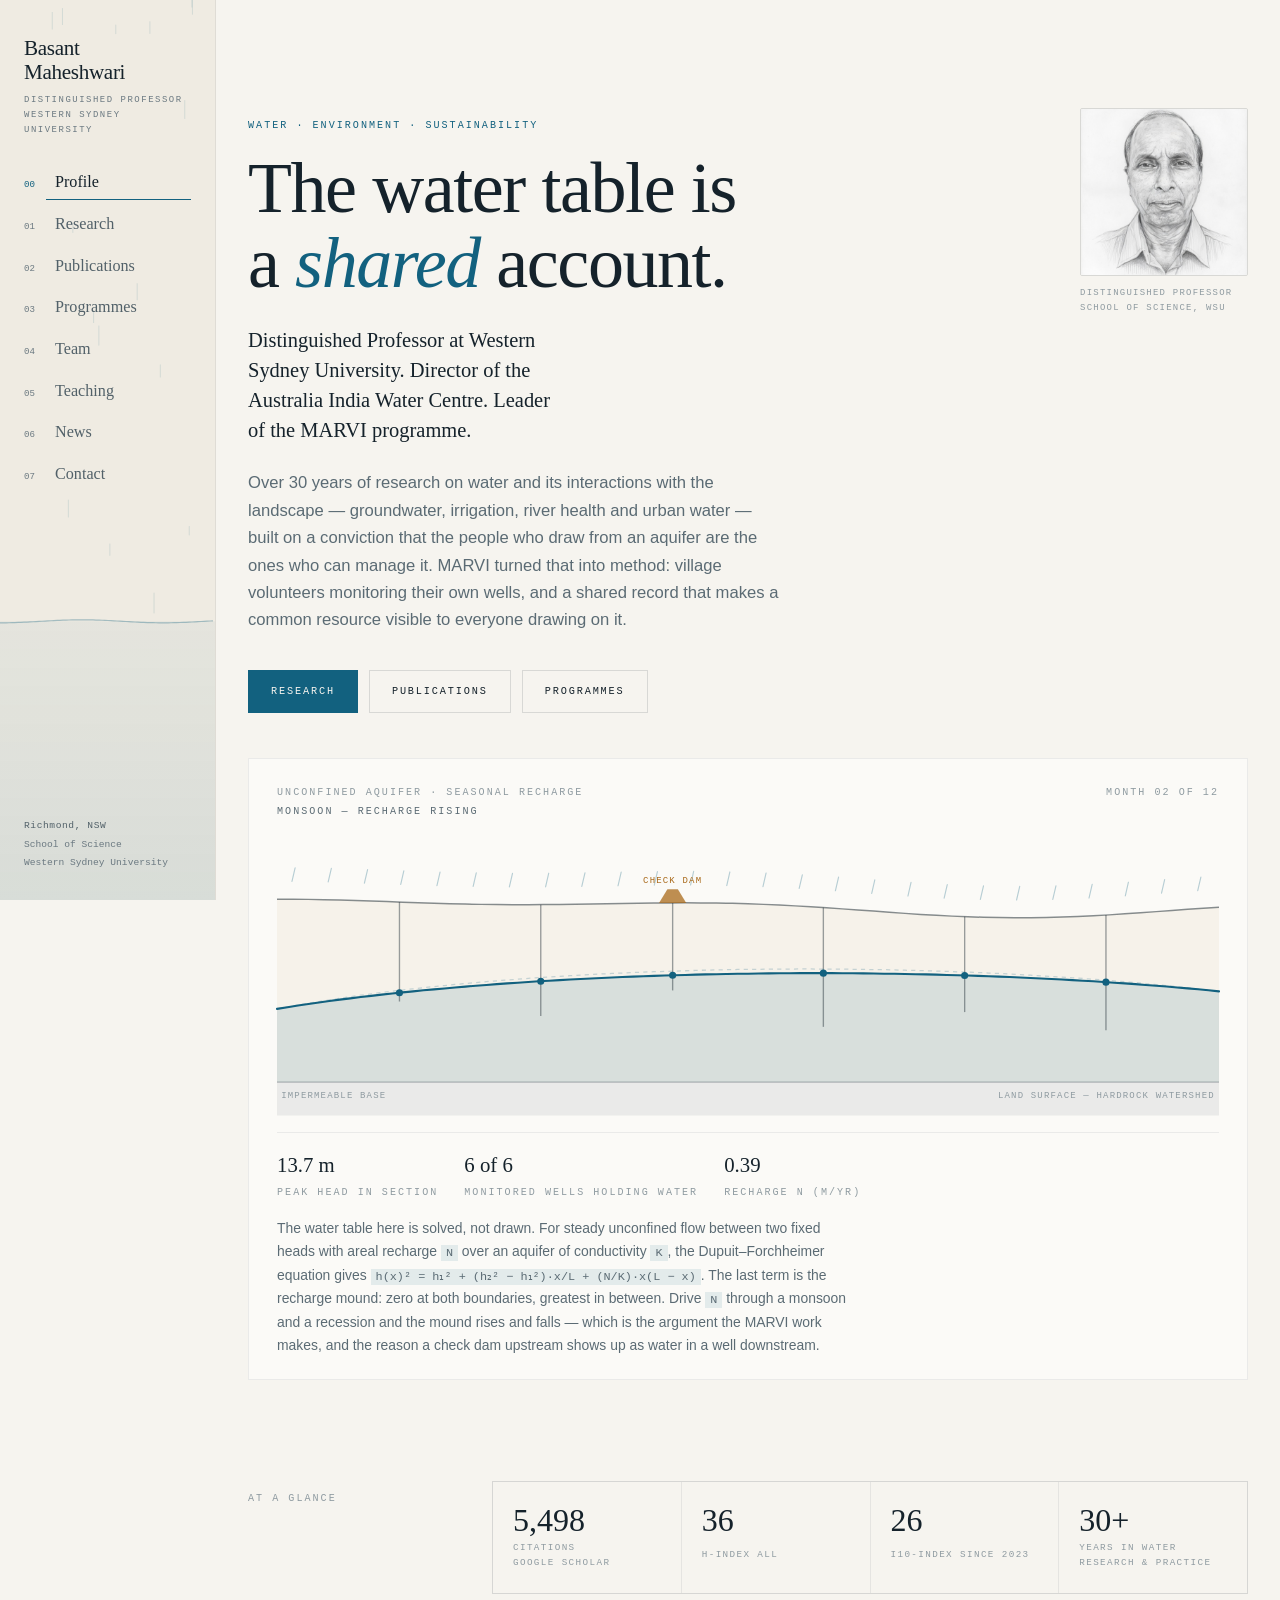
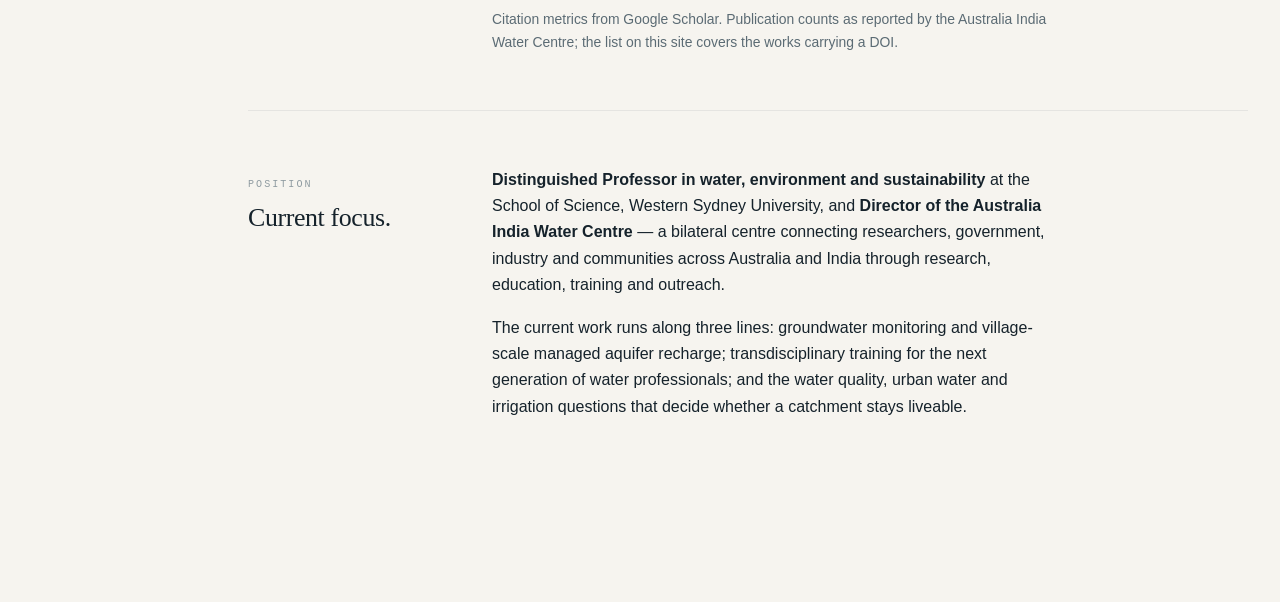
==== commit 681a6f10: "Rebuild index.html from content/ [skip ci]" ====
--- a/index.html
+++ b/index.html
@@ -683,12 +683,12 @@
       "portraitAlt": "Portrait of Basant Maheshwari",
       "portraitCaption": "Distinguished Professor<br>School of Science, WSU",
       "eyebrow": "Water · Environment · Sustainability",
-      "headline1": "The water table is",
-      "headline2": "a",
-      "headlineAccent": "shared",
-      "headline3": "account.",
+      "headline1": "",
+      "headline2": "",
+      "headlineAccent": "",
+      "headline3": "",
       "role": "Distinguished Professor at Western Sydney University. Director of the Australia India Water Centre. Leader of the MARVI programme.",
-      "bio": "Thirty years of research on water and its interactions with the landscape — groundwater, irrigation, river health and urban water — built on a conviction that the people who draw from an aquifer are the ones who can manage it. MARVI turned that into method: village volunteers monitoring their own wells, and a shared record that makes a common resource visible to everyone drawing on it."
+      "bio": "Over 30 years of research on water and its interactions with the landscape — groundwater, irrigation, river health and urban water — built on a conviction that the people who draw from an aquifer are the ones who can manage it. MARVI turned that into method: village volunteers monitoring their own wells, and a shared record that makes a common resource visible to everyone drawing on it."
     },
   ];
 
@@ -743,11 +743,11 @@
     },
     {
       "value": "36",
-      "label": "h-index"
-    },
-    {
-      "value": "100",
-      "label": "i10-index"
+      "label": "h-index all"
+    },
+    {
+      "value": "26",
+      "label": "i10-index since 2023"
     },
     {
       "value": "30+",
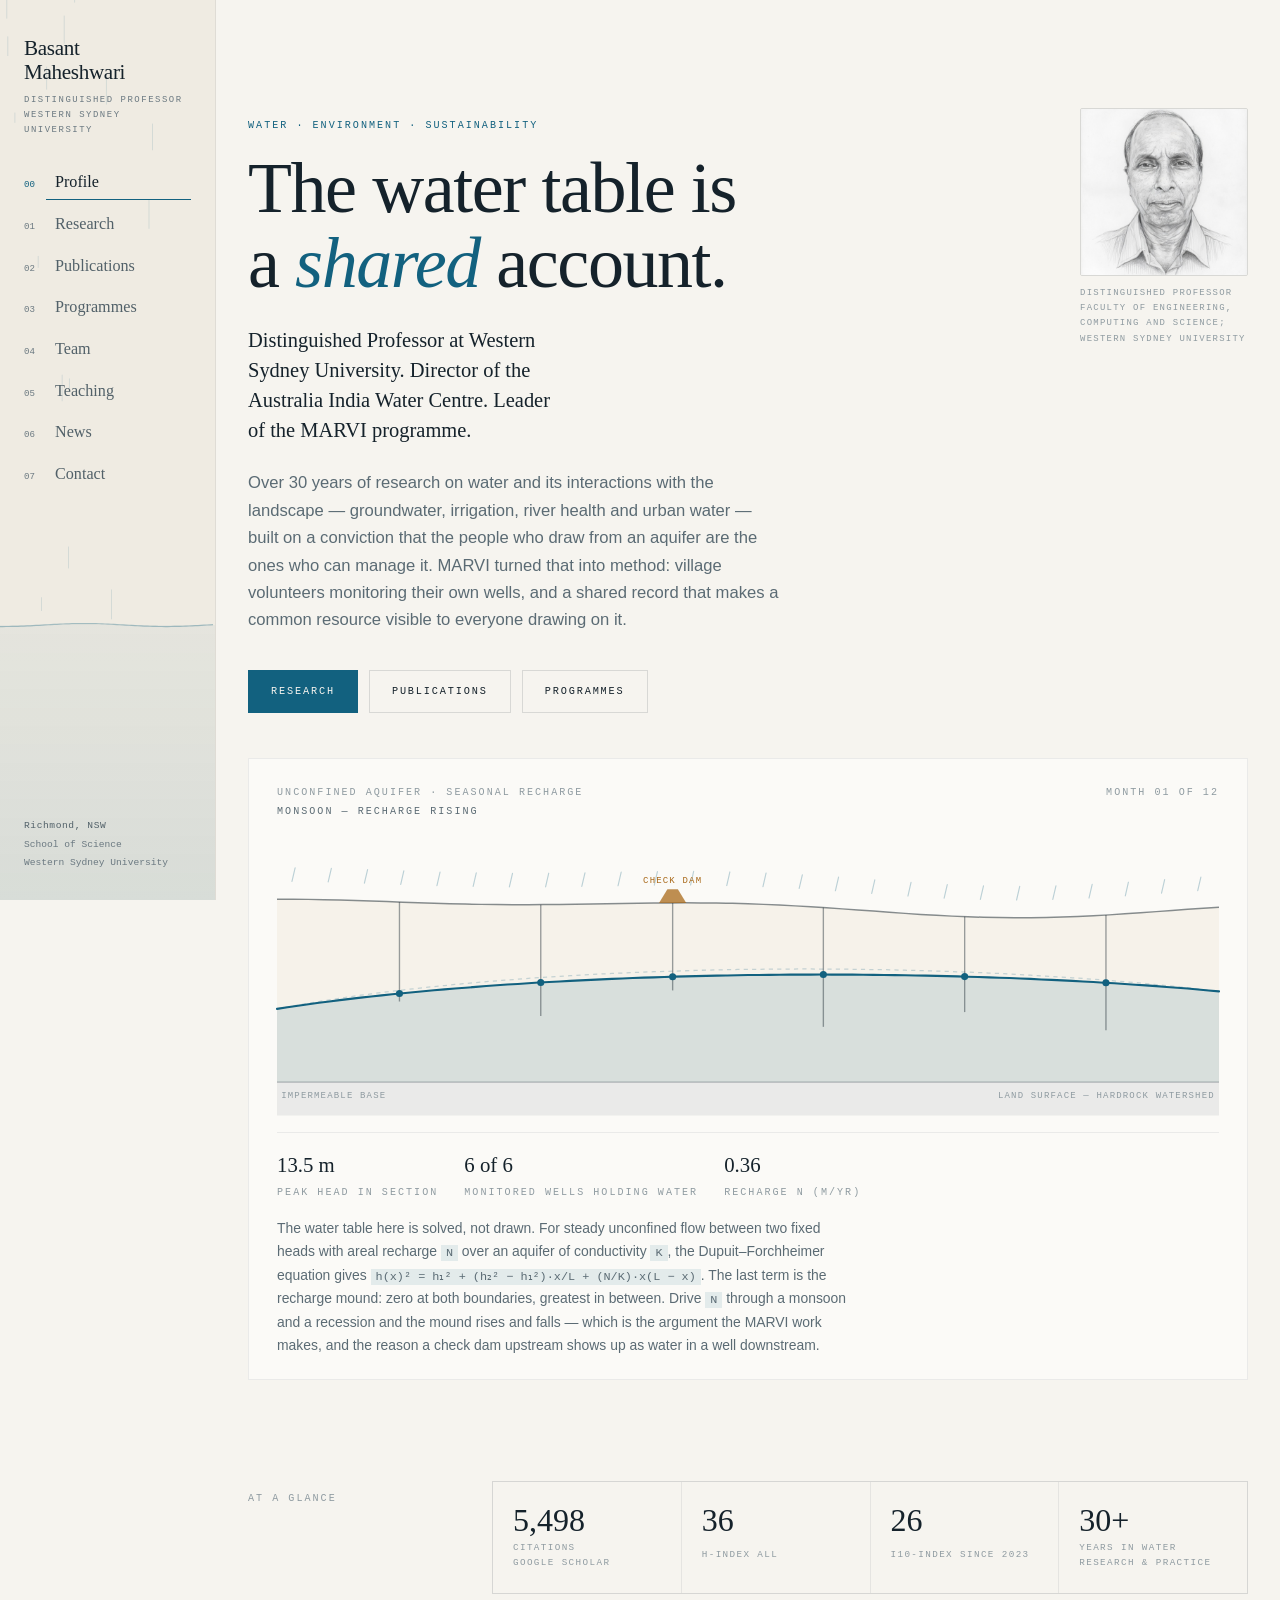
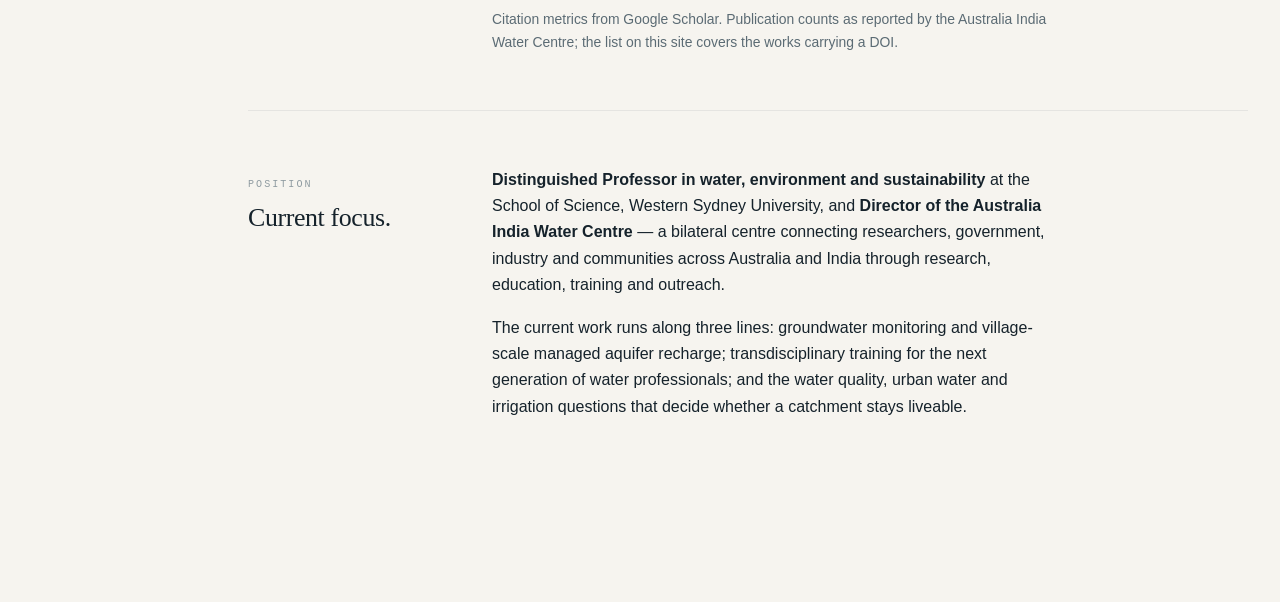
==== commit b3dde874: "Rebuild index.html from content/ [skip ci]" ====
--- a/index.html
+++ b/index.html
@@ -681,7 +681,7 @@
     {
       "portrait": "/assets/BM - pencil photo 2026.jpg",
       "portraitAlt": "Portrait of Basant Maheshwari",
-      "portraitCaption": "Distinguished Professor<br>School of Science, WSU",
+      "portraitCaption": "Distinguished Professor<br>Faculty of Engineering, Computing and Science; Western Sydney University",
       "eyebrow": "Water · Environment · Sustainability",
       "headline1": "",
       "headline2": "",
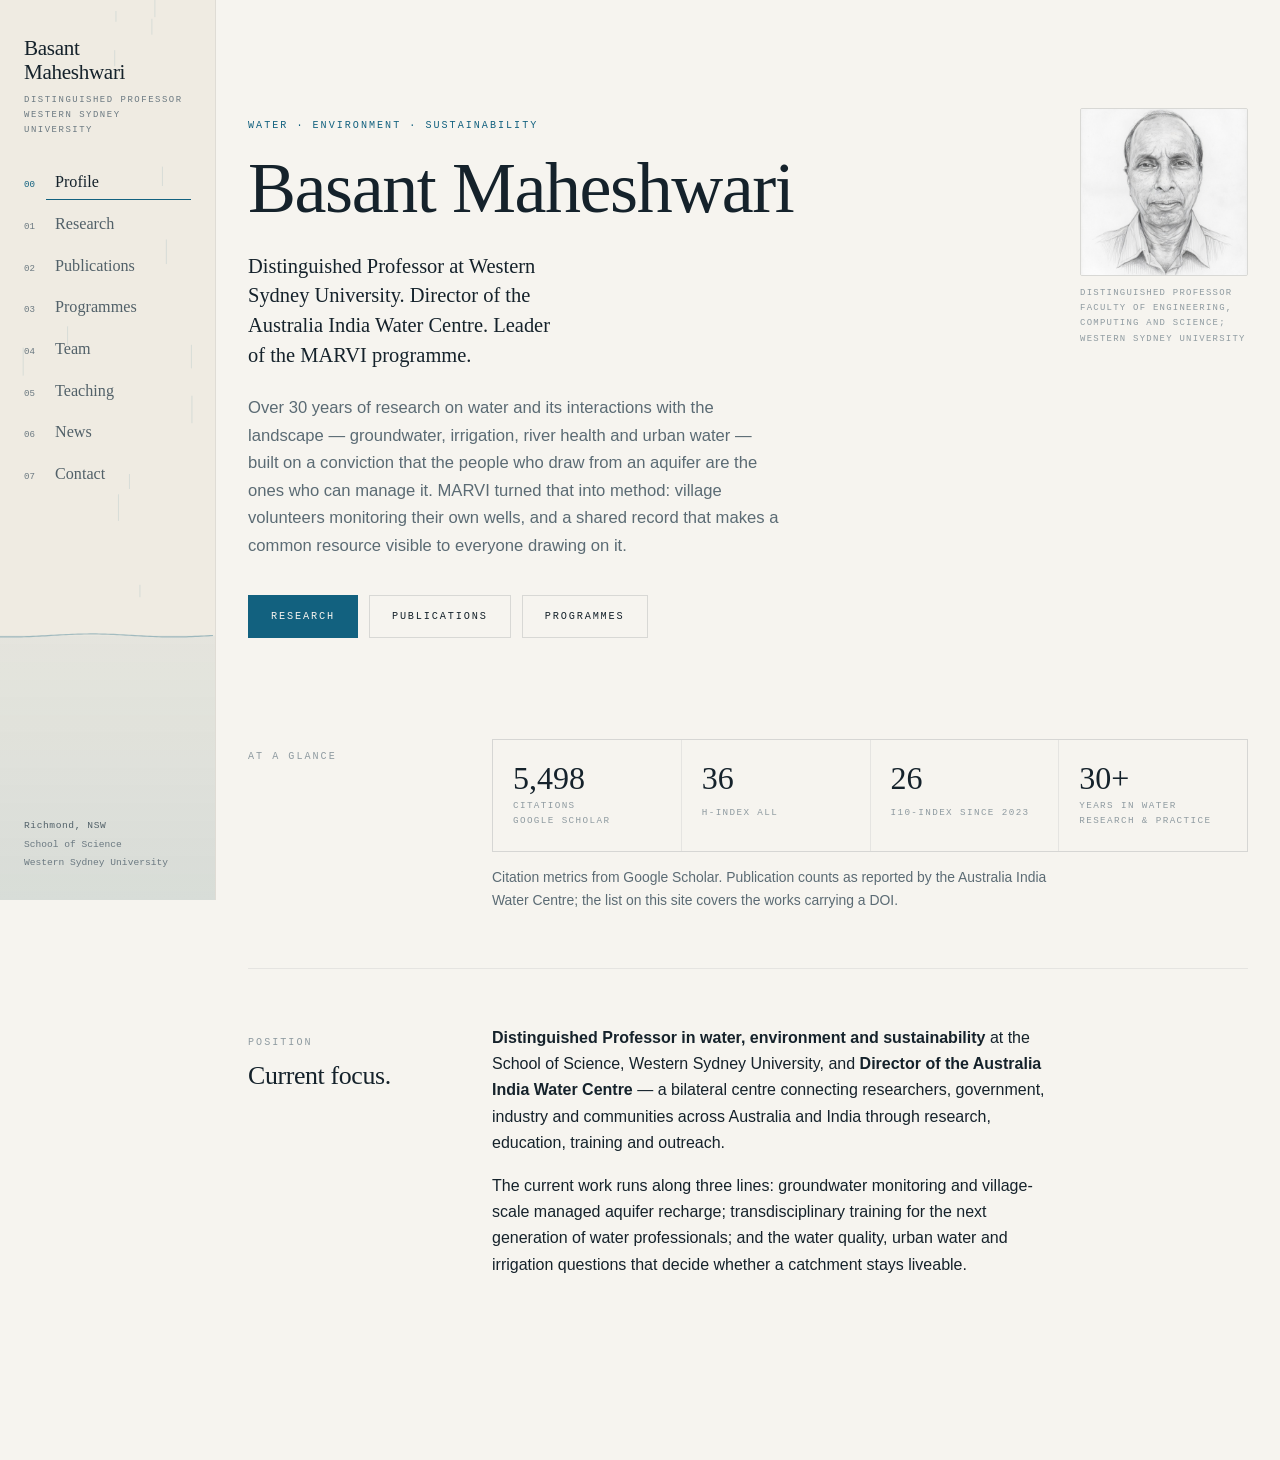
==== commit 0873156d: "Remove the water table hero, and let the editor clear a field Three things, one of which is the reas" ====
--- a/index.html
+++ b/index.html
@@ -15,13 +15,13 @@
   <link rel="icon" href="data:image/svg+xml,%3Csvg xmlns='http://www.w3.org/2000/svg' viewBox='0 0 32 32'%3E%3Crect width='32' height='32' fill='%23f6f4ef'/%3E%3Cpath d='M2 21c5-7 9-7 14 0s9 7 14 0' stroke='%2312617f' stroke-width='1.8' fill='none'/%3E%3Cpath d='M2 26c5-7 9-7 14 0s9 7 14 0' stroke='%2312617f' stroke-opacity='.35' stroke-width='1.4' fill='none'/%3E%3Cpath d='M2 12h28' stroke='%23a9691a' stroke-width='1.2' stroke-dasharray='3 3'/%3E%3C/svg%3E">
   <style>
   /* ══════════════════════════════════════════════════════════════════
-     WATER TABLE
+     BASANT MAHESHWARI
      A researcher's page, set like an academic monograph rather than a
-     brochure. The one piece of art direction is a hydrogeological
-     section whose water table is solved from the Dupuit–Forchheimer
-     equation — the instrument of the subject's own field, and a picture
-     of the argument his research makes: recharge at the village scale
-     raises the water table, and wells that were dry come back.
+     brochure. The only art direction left is the rail: a monitoring
+     well whose level is solved from the Dupuit–Forchheimer equation,
+     kept at a contrast low enough to read as background rather than as
+     a graphic. The cross-section figure that used to sit beneath the
+     hero was removed on request — see the note above the aquifer model.
 
      The page commits to a light ground on purpose. Academic pages are
      read at length, cited, and printed; there is no dark counterpart.
@@ -68,13 +68,12 @@
   .tc{font-family:var(--mono);font-size:.63rem;letter-spacing:.2em;text-transform:uppercase;color:var(--water)}
 
   /* ─── Rail ─────────────────────────────────────────────────────────
-     The rail is drawn as a monitoring well sunk at the centre of the same
-     watershed the profile figure shows in section. Its water level is
-     h(L/2) from the same Dupuit–Forchheimer solution on the same seasonal
-     clock, so the level in the sidebar and the mound in the figure rise
-     and fall together — one aquifer, seen two ways. Recharge percolates
-     down through the unsaturated zone above the water table and quickens
-     with the monsoon.
+     The rail is drawn as a monitoring well sunk at the centre of a
+     watershed. Its water level is h(L/2) from the Dupuit–Forchheimer
+     solution, driven through a monsoon-and-recession clock. Recharge
+     percolates down through the unsaturated zone above the water table
+     and quickens with the monsoon. Since the cross-section figure was
+     removed this is the only drawing the aquifer model feeds.
 
      Contrast is kept deliberately low. This is a reading in the
      background, not a graphic competing with the navigation, and the
@@ -174,35 +173,8 @@
   .btn.solid:hover::before{height:0}
   .btn.solid:hover{color:var(--water)}
 
-  /* ─── The section ──────────────────────────────────────────────────
-     A hydrogeological cross-section. The water table is not drawn by
-     hand: it is solved each frame from the Dupuit–Forchheimer equation
-     for unconfined flow with areal recharge, and driven through a
-     monsoon-and-recession cycle. See the script for the derivation. */
-  .section-fig{margin:5vh 0 0;padding:26px 28px 22px;background:var(--card);border:1px solid var(--line-soft)}
-  .section-head{display:flex;flex-wrap:wrap;justify-content:space-between;align-items:baseline;gap:16px;margin-bottom:14px}
-  .section-fig svg{width:100%;height:auto;display:block;overflow:visible}
-  .xs-sky{fill:none}
-  .xs-soil{fill:rgba(169,105,26,.055)}
-  .xs-sat{fill:rgba(18,97,127,.13)}
-  .xs-rock{fill:rgba(21,34,43,.07)}
-  .xs-surface{fill:none;stroke:var(--ink);stroke-opacity:.5;stroke-width:1.4}
-  .xs-wt{fill:none;stroke:var(--water);stroke-width:2;stroke-linecap:round}
-  .xs-wt-ghost{fill:none;stroke:var(--water);stroke-opacity:.22;stroke-width:1.2;stroke-dasharray:4 4}
-  .xs-rockline{fill:none;stroke:var(--ink);stroke-opacity:.28;stroke-width:1.2}
-  .xs-well{stroke:var(--ink);stroke-opacity:.42;stroke-width:1.3}
-  .xs-well-water{fill:var(--water)}
-  .xs-well-dry{fill:none;stroke:var(--ochre);stroke-width:1.4}
-  .xs-dam{fill:var(--ochre);fill-opacity:.75}
-  .xs-lbl{font-family:var(--mono);font-size:8.6px;letter-spacing:.13em;text-transform:uppercase;fill:var(--faint)}
-  .xs-rain{stroke:var(--water);stroke-opacity:.35;stroke-width:1.1;stroke-linecap:round}
-  .readout{display:flex;flex-wrap:wrap;gap:26px;margin-top:16px;padding-top:15px;border-top:1px solid var(--line-soft)}
-  .readout div{display:grid;gap:3px}
-  .readout b{font-family:var(--serif);font-size:1.3rem;font-weight:400;font-variant-numeric:tabular-nums}
-  .readout b.dry{color:var(--ochre)}
-  /* Only meaningful once the figure is wider than its container, which is
-     a phone-only condition — see the responsive block. */
-  .fig-hint{display:none}
+  /* Kept for the note under the metrics. The cross-section figure this
+     class was written for is gone. */
   .fig-note{margin:16px 0 0;font-size:.87rem;color:var(--muted);max-width:74ch}
   .fig-note code{font-family:var(--mono);font-size:.85em;background:var(--water-soft);padding:1px 5px}
 
@@ -383,13 +355,6 @@
     .pub-year{grid-template-columns:1fr;gap:12px}
     .person{grid-template-columns:1fr}
     .person .pos{white-space:normal}
-    .section-fig{padding:18px 16px 16px;margin-inline:-4px}
-    .fig-scroll{overflow-x:auto;scrollbar-width:none}
-    .fig-scroll::-webkit-scrollbar{display:none}
-    .section-fig svg{min-width:640px}
-    .fig-hint{display:block;margin:10px 0 0}
-    .readout{gap:14px 22px}
-    .readout div{flex:1 1 42%}
 
     /* The chip row becomes a single scrolling strip rather than wrapping
        to three stacked rows. Five chips with counts cannot fit across a
@@ -451,7 +416,7 @@
      Academic pages get printed and cited. Every panel prints, the
      chrome does not, and links resolve to their addresses. */
   @media print{
-    .rail,.bar,.search,.hero-actions,.section-fig,.skip{display:none!important}
+    .rail,.bar,.search,.hero-actions,.skip{display:none!important}
     .page{margin:0}
     .panel[hidden]{display:block!important}
     body{background:#fff;color:#000;font-size:11pt}
@@ -493,7 +458,7 @@
         <div class="hero-grid">
           <div>
             <p class="tc" id="hero-eyebrow">Water · Environment · Sustainability</p>
-            <h1 class="display" id="hero-headline">The water table is<br>a <em>shared</em> account.</h1>
+            <h1 class="display" id="hero-headline">Basant Maheshwari</h1>
             <p class="role" id="hero-role">Distinguished Professor at Western Sydney University. Director of the Australia India Water Centre. Leader of the MARVI programme.</p>
             <p class="bio" id="hero-bio">Thirty years of research on water and its interactions with the landscape — groundwater, irrigation, river health and urban water — built on a conviction that the people who draw from an aquifer are the ones who can manage it. MARVI turned that into method: village volunteers monitoring their own wells, and a shared record that makes a common resource visible to everyone drawing on it.</p>
             <div class="hero-actions">
@@ -507,31 +472,6 @@
             <figcaption id="hero-caption">Distinguished Professor<br>School of Science, WSU</figcaption>
           </figure>
         </div>
-
-        <figure class="section-fig">
-          <div class="section-head">
-            <div>
-              <p class="tag" style="margin:0 0 3px">Unconfined aquifer · seasonal recharge</p>
-              <p class="tag" style="margin:0;color:var(--muted)" id="xs-season">Pre-monsoon</p>
-            </div>
-            <p class="tag" style="margin:0" id="xs-clock"></p>
-          </div>
-          <div class="fig-scroll"><div id="xs"></div></div>
-          <p class="fig-hint tag">Drag the section sideways to follow the water table &#8594;</p>
-          <div class="readout">
-            <div><b id="xs-head">—</b><span class="tag">Peak head in section</span></div>
-            <div><b id="xs-wells">—</b><span class="tag">Monitored wells holding water</span></div>
-            <div><b id="xs-recharge">—</b><span class="tag">Recharge N (m/yr)</span></div>
-          </div>
-          <figcaption class="fig-note">
-            The water table here is solved, not drawn. For steady unconfined flow between two fixed heads with
-            areal recharge <code>N</code> over an aquifer of conductivity <code>K</code>, the Dupuit–Forchheimer
-            equation gives <code>h(x)² = h₁² + (h₂² − h₁²)·x/L + (N/K)·x(L − x)</code>. The last term is the
-            recharge mound: zero at both boundaries, greatest in between. Drive <code>N</code> through a monsoon
-            and a recession and the mound rises and falls — which is the argument the MARVI work makes, and the
-            reason a check dam upstream shows up as water in a well downstream.
-          </figcaption>
-        </figure>
       </div></div>
 
       <div class="body"><div class="shell">
@@ -683,7 +623,7 @@
       "portraitAlt": "Portrait of Basant Maheshwari",
       "portraitCaption": "Distinguished Professor<br>Faculty of Engineering, Computing and Science; Western Sydney University",
       "eyebrow": "Water · Environment · Sustainability",
-      "headline1": "",
+      "headline1": "Basant Maheshwari",
       "headline2": "",
       "headlineAccent": "",
       "headline3": "",
@@ -1811,9 +1751,17 @@
      only a fallback for anything content/home.json leaves out. */
   function renderHero(){
     const h = (CONTENT.HOME && CONTENT.HOME[0]) || {};
+    /* Absent and empty are different answers, and treating them alike is
+       what made the editor look broken. `undefined` means home.json says
+       nothing about this field, so the markup's fallback stands. `""`
+       means someone cleared the box on purpose — an instruction to empty
+       the element, not to restore the words they were trying to delete.
+       Clearing the headline in the CMS used to save correctly, build
+       correctly, deploy correctly and change nothing on the page, because
+       `if(h.headline1 || …)` cannot tell those two apart. */
     const set = (id, value, html) => {
       const el = document.getElementById(id);
-      if(!el || value == null || value === "") return;
+      if(!el || value == null) return;
       if(html) el.innerHTML = value; else el.textContent = value;
     };
     set("hero-eyebrow", h.eyebrow);
@@ -1823,10 +1771,14 @@
        are written as markup — they come from a trusted repository file, not
        from a visitor. */
     set("hero-caption", h.portraitCaption, true);
-    if(h.headline1 || h.headlineAccent){
-      set("hero-headline",
-        `${esc(h.headline1 || "")}<br>${esc(h.headline2 || "")}` +
-        `<em>${esc(h.headlineAccent || "")}</em>${esc(h.headline3 || "")}`, true);
+    /* Rewritten only if the file says something about the headline at all;
+       four fields cleared to "" then collapse to "" and empty the h1. */
+    if(["headline1", "headline2", "headlineAccent", "headline3"].some(k => h[k] != null)){
+      const accent = h.headlineAccent ? `<em>${esc(h.headlineAccent)}</em>` : "";
+      const line2  = `${esc(h.headline2 || "")}${accent}${esc(h.headline3 || "")}`;
+      /* Joined rather than concatenated, so a headline occupying only one
+         of the two lines does not carry a dangling <br>. */
+      set("hero-headline", [esc(h.headline1 || ""), line2].filter(Boolean).join("<br>"), true);
     }
     const img = document.getElementById("hero-portrait");
     if(img){
@@ -1946,10 +1898,13 @@
   });
 
   /* ═══════════════════════════════════════════════════════════════════
-     THE CROSS-SECTION
-
-     A hydrogeological section through an unconfined aquifer, with the
-     water table solved rather than drawn.
+     THE AQUIFER
+
+     An unconfined aquifer with the water table solved rather than drawn.
+     This model once fed two drawings: the cross-section figure under the
+     hero, and the monitoring well in the rail. The figure was removed on
+     request along with its headline; only the rail reads this now. The
+     derivation stays because the rail's level is the same solution.
 
      Dupuit–Forchheimer assumes flow is essentially horizontal, so the
      hydraulic gradient equals the slope of the water table. Discharge
@@ -1976,10 +1931,10 @@
      which is why the fall is slow and the rise is not.
      ═══════════════════════════════════════════════════════════════════ */
 
-  /* ─── The aquifer, shared ──────────────────────────────────────────
-     One physical model, drawn in two places: the section on the profile
-     page and the monitoring well in the rail. They read the same clock
-     and the same solution, so they can never tell different stories. */
+  /* ─── The aquifer ──────────────────────────────────────────────────
+     Kept as its own object rather than folded into railWell(): the
+     geometry and the seasonal clock are the physics, and the drawing
+     that reads them is a separate concern. */
   const AQUIFER = {
     L: 900,           /* width between the fixed heads, m */
     H1: 9.2,          /* head at the left boundary, m */
@@ -2160,7 +2115,7 @@
      obvious choice and is exactly the wrong one: it is a fixed-head
      boundary, so by definition its level never moves.
 
-     Water level is h(L/2) on the shared season, which swings roughly
+     Water level is h(L/2) on the seasonal clock, which swings roughly
      10.5 m to 14.2 m against a 22 m column — about a sixth of the rail's
      height. Above it, recharge percolates down and quickens with the
      monsoon; below it the ground is saturated. Everything is drawn at
@@ -2308,176 +2263,6 @@
 
     render();
   })();
-
-  (function crossSection(){
-    const host = document.getElementById("xs");
-    if(!host) return;
-
-    const W = 900, H = 268;
-    const BASE_Y = 236;         /* impermeable base, in svg units */
-    const M = 7.6;              /* vertical scale: svg units per metre */
-    const {L, H1, H2, K, SURFACE} = AQUIFER;
-    /* Bound, not destructured: AQUIFER.headAt reads its geometry off
-       `this`, so a bare reference would lose it and throw. */
-    const headAt = (x, NK) => AQUIFER.headAt(x, NK);
-    const NK_PEAK = SEASON.NK_PEAK, NK_MIN = SEASON.NK_MIN;
-
-    /* Six monitored wells. `depth` is how far the bore reaches below the
-       land surface, in metres — a shallow dug well goes dry first, which
-       is the thing the readout is there to show. */
-    const WELLS = [
-      {x:0.13, depth:12.5}, {x:0.28, depth:14.0}, {x:0.42, depth:11.0},
-      {x:0.58, depth:15.0}, {x:0.73, depth:12.0}, {x:0.88, depth:14.5},
-    ];
-    const DAM_X = 0.42;
-
-    /* Land surface: a gentle undulation so the section reads as ground
-       rather than as a chart axis. Deterministic, not random. */
-    const surfaceAt = xr =>
-      SURFACE + 0.85 * Math.sin(xr * 5.1 + 0.7) + 0.5 * Math.sin(xr * 11.3 + 2.1);
-
-    const yOf = h => BASE_Y - h * M;
-    const xOf = xr => xr * W;
-
-    /* Static furniture: drawn once. Only the water table, the well
-       markers and the readout change per frame. */
-    const surfacePts = [];
-    for(let i = 0; i <= 60; i++){
-      const xr = i / 60;
-      surfacePts.push(`${xOf(xr).toFixed(1)},${yOf(surfaceAt(xr)).toFixed(1)}`);
-    }
-    const surfaceD = "M" + surfacePts.join(" L");
-
-    host.innerHTML = `
-      <svg viewBox="0 0 ${W} ${H}" role="img"
-           aria-label="Cross-section through an unconfined aquifer. The water table, solved from the Dupuit–Forchheimer equation, rises into a mound between two boundaries as monsoon recharge increases, then recedes.">
-        <path class="xs-soil" d="${surfaceD} L${W},${BASE_Y} L0,${BASE_Y} Z"/>
-        <path class="xs-sat" id="xs-sat-fill" d=""/>
-        <rect class="xs-rock" x="0" y="${BASE_Y}" width="${W}" height="${H - BASE_Y}"/>
-        <line class="xs-rockline" x1="0" y1="${BASE_Y}" x2="${W}" y2="${BASE_Y}"/>
-        <path class="xs-surface" d="${surfaceD}"/>
-        <g id="xs-rain"></g>
-        <path class="xs-wt-ghost" id="xs-ghost" d=""/>
-        <path class="xs-wt" id="xs-wt" d=""/>
-        <g id="xs-wellgroup"></g>
-        <g id="xs-dam"></g>
-        <text class="xs-lbl" x="4" y="${BASE_Y + 15}">Impermeable base</text>
-        <text class="xs-lbl" x="${W - 4}" y="${BASE_Y + 15}" text-anchor="end">Land surface &#8212; hardrock watershed</text>
-      </svg>`;
-
-    const wtEl    = host.querySelector("#xs-wt");
-    const ghostEl = host.querySelector("#xs-ghost");
-    const satEl   = host.querySelector("#xs-sat-fill");
-    const wellsEl = host.querySelector("#xs-wellgroup");
-    const damEl   = host.querySelector("#xs-dam");
-    const rainEl  = host.querySelector("#xs-rain");
-    const seasonEl   = document.getElementById("xs-season");
-    const clockEl    = document.getElementById("xs-clock");
-    const outHead    = document.getElementById("xs-head");
-    const outWells   = document.getElementById("xs-wells");
-    const outRech    = document.getElementById("xs-recharge");
-
-    /* The check dam sits on the surface at DAM_X — the intervention the
-       whole programme is about. */
-    (function drawDam(){
-      const sx = xOf(DAM_X), sy = yOf(surfaceAt(DAM_X));
-      damEl.innerHTML = `
-        <path class="xs-dam" d="M${sx - 13},${sy} L${sx - 5},${sy - 13} L${sx + 5},${sy - 13} L${sx + 13},${sy} Z"/>
-        <text class="xs-lbl" x="${sx}" y="${sy - 19}" text-anchor="middle" style="fill:var(--ochre)">Check dam</text>`;
-    })();
-
-    /* Rain ticks above the surface, their opacity following N. */
-    rainEl.innerHTML = Array.from({length:26}, (_, i) => {
-      const xr = (i + 0.5) / 26, sx = xOf(xr), sy = yOf(surfaceAt(xr));
-      return `<line class="xs-rain" x1="${sx}" y1="${(sy - 30).toFixed(1)}" x2="${(sx - 3).toFixed(1)}" y2="${(sy - 17).toFixed(1)}"/>`;
-    }).join("");
-
-    /* Peak-season water table, drawn once as a dashed ghost so the fall
-       is legible even when you arrive mid-recession. */
-    const pathFor = NK => {
-      let d = "";
-      for(let i = 0; i <= 90; i++){
-        const x = (i / 90) * L;
-        d += (i ? " L" : "M") + xOf(x / L).toFixed(1) + "," + yOf(headAt(x, NK)).toFixed(1);
-      }
-      return d;
-    };
-    ghostEl.setAttribute("d", pathFor(NK_PEAK));
-
-    const SEASONS = [
-      {upto:0.10, name:"Monsoon &#8212; recharge rising"},
-      {upto:0.26, name:"Post-monsoon &#8212; mound at its peak"},
-      {upto:0.62, name:"Recession &#8212; the mound draining"},
-      {upto:1.01, name:"Pre-monsoon &#8212; the driest the wells get"},
-    ];
-
-    function draw(phase){
-      const NK = SEASON.nkAt(phase);
-
-      const d = pathFor(NK);
-      wtEl.setAttribute("d", d);
-      satEl.setAttribute("d", `${d} L${W},${BASE_Y} L0,${BASE_Y} Z`);
-
-      /* The groundwater divide, where dh/dx = 0. Because d²(h²)/dx² is
-         -2N/K and therefore negative, the profile is concave in h² and
-         this stationary point is the maximum. Clamped into the domain:
-         with a strong boundary gradient and weak recharge the divide
-         leaves the section entirely, and the clamp then reports the
-         peak head *within* the section — which is what the readout is
-         labelled, so it stays true in both regimes. */
-      const xd = Math.min(L, Math.max(0, L / 2 + K * (H2 * H2 - H1 * H1) / (2 * (NK * K) * L)));
-      const hd = headAt(xd, NK);
-
-      let wet = 0;
-      wellsEl.innerHTML = WELLS.map(w => {
-        const sx = xOf(w.x);
-        const surf = surfaceAt(w.x);
-        const bottom = surf - w.depth;          /* well bottom, m above base */
-        const wt = headAt(w.x * L, NK);         /* water table at the well */
-        const hasWater = wt > bottom;
-        if(hasWater) wet++;
-        const yTop = yOf(surf), yBot = yOf(bottom);
-        const marker = hasWater
-          ? `<circle class="xs-well-water" cx="${sx}" cy="${yOf(wt).toFixed(1)}" r="3.4"/>`
-          : `<path class="xs-well-dry" d="M${sx - 3.6},${(yBot - 3.6).toFixed(1)} l7.2,7.2 M${sx + 3.6},${(yBot - 3.6).toFixed(1)} l-7.2,7.2"/>`;
-        return `<line class="xs-well" x1="${sx}" y1="${yTop.toFixed(1)}" x2="${sx}" y2="${yBot.toFixed(1)}"/>${marker}`;
-      }).join("");
-
-      rainEl.style.opacity = ((NK - NK_MIN) / (NK_PEAK - NK_MIN)).toFixed(3);
-
-      outHead.textContent = hd.toFixed(1) + " m";
-      outWells.textContent = wet + " of " + WELLS.length;
-      outWells.className = wet < WELLS.length ? "dry" : "";
-      outRech.textContent = (NK * K).toFixed(2);
-      seasonEl.innerHTML = (SEASONS.find(s => phase < s.upto) || SEASONS[3]).name;
-      clockEl.textContent = "Month " + String(Math.floor(phase * 12) + 1).padStart(2, "0") + " of 12";
-    }
-
-    const still = matchMedia("(prefers-reduced-motion:reduce)");
-
-    if(still.matches){
-      draw(SEASON.STILL);   /* post-monsoon peak: the most informative frame */
-      return;
-    }
-
-    /* Phase comes from absolute time rather than from a first-frame
-       origin, which is what keeps this drawing and the rail's monitoring
-       well on the same season without either knowing about the other. */
-    let raf = 0, running = false;
-    function tick(ts){
-      draw(SEASON.phaseAt(ts));
-      raf = requestAnimationFrame(tick);
-    }
-    function start(){ if(!running){ running = true; raf = requestAnimationFrame(tick); } }
-    function stop(){ running = false; cancelAnimationFrame(raf); }
-
-    draw(SEASON.phaseAt(performance.now()));
-    start();
-
-    /* requestAnimationFrame does not run in a hidden tab anyway; stopping
-       explicitly releases the loop instead of leaving it queued. */
-    document.addEventListener("visibilitychange", () => document.hidden ? stop() : start());
-  })();
   </script>
 </body>
 </html>
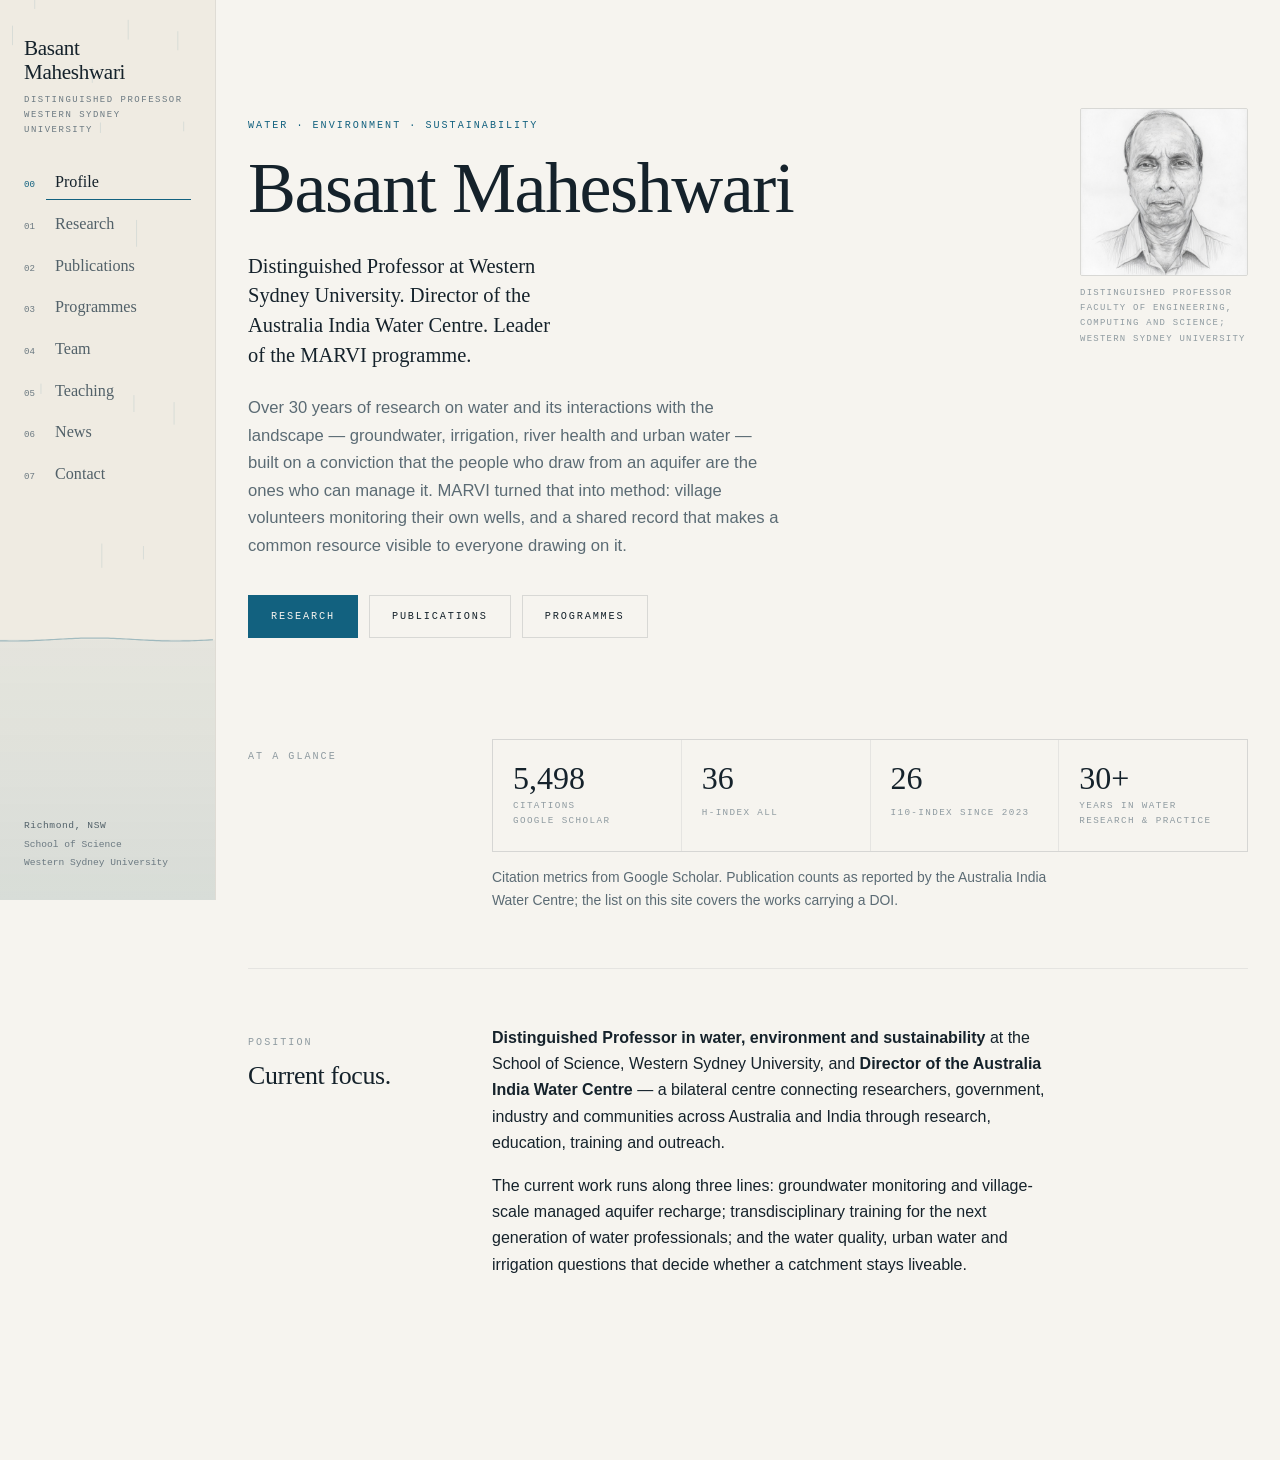
==== commit 46ae0707: "Stop the docs describing a figure that is no longer there MAINTAINING.md, AGENTS.md and the Copilot " ====
--- a/index.html
+++ b/index.html
@@ -1982,9 +1982,9 @@
      whenever anything changes.
 
      What you get is the finished page, not an approximation of it: the
-     portrait, the typography, the water in the rail, the solved
-     cross-section, every effect, because it is the site. Keep the tab open
-     beside the editor; the editor's "Live Site" button opens it.
+     portrait, the typography, the solved water in the rail, every effect,
+     because it is the site. Keep the tab open beside the editor; the
+     editor's "Live Site" button opens it.
 
      Nothing here runs for an ordinary visitor. The published page carries
      its content inside itself and fetches nothing.
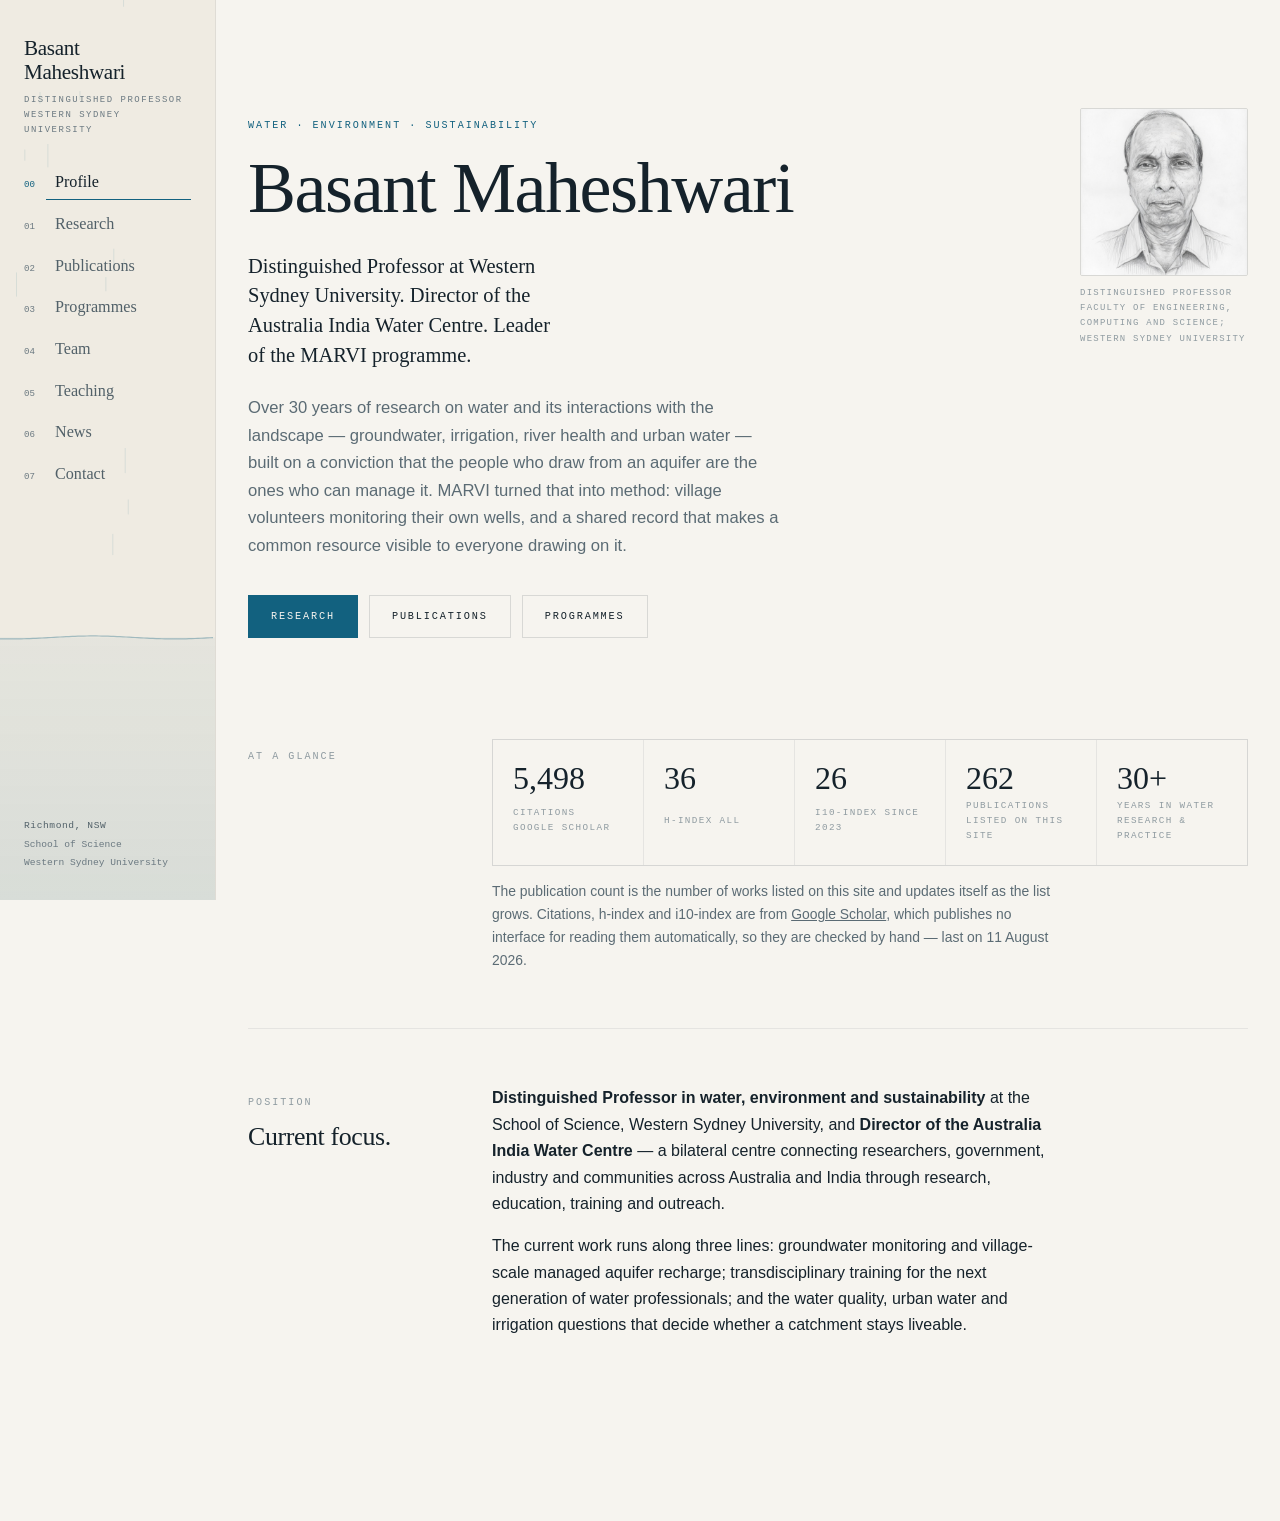
==== commit e42312b1: "Count the publications instead of typing the number Adds a fifth figure to the At a glance row: the " ====
--- a/index.html
+++ b/index.html
@@ -179,7 +179,9 @@
   .fig-note code{font-family:var(--mono);font-size:.85em;background:var(--water-soft);padding:1px 5px}
 
   /* ─── Metrics ──────────────────────────────────────────────────── */
-  .metrics{display:grid;grid-template-columns:repeat(4,minmax(0,1fr));gap:1px;background:var(--line-soft);
+  /* --metric-cols is set from the number of figures in content/home.json,
+     so adding one keeps them on a single row instead of orphaning it. */
+  .metrics{display:grid;grid-template-columns:repeat(var(--metric-cols,4),minmax(0,1fr));gap:1px;background:var(--line-soft);
     border:1px solid var(--line-soft);margin:0}
   .metrics div{background:var(--paper);padding:22px 20px;display:grid;gap:5px}
   .metrics b{font-family:var(--serif);font-size:2rem;font-weight:400;line-height:1;font-variant-numeric:tabular-nums}
@@ -479,8 +481,7 @@
           <div><p class="tag">At a glance</p></div>
           <div>
             <div class="metrics" id="metrics"></div>
-            <p class="fig-note" style="margin-top:14px">Citation metrics from Google Scholar. Publication counts as
-              reported by the Australia India Water Centre; the list on this site covers the works carrying a DOI.</p>
+            <p class="fig-note" style="margin-top:14px" id="metrics-note"></p>
           </div>
         </div>
 
@@ -628,7 +629,8 @@
       "headlineAccent": "",
       "headline3": "",
       "role": "Distinguished Professor at Western Sydney University. Director of the Australia India Water Centre. Leader of the MARVI programme.",
-      "bio": "Over 30 years of research on water and its interactions with the landscape — groundwater, irrigation, river health and urban water — built on a conviction that the people who draw from an aquifer are the ones who can manage it. MARVI turned that into method: village volunteers monitoring their own wells, and a shared record that makes a common resource visible to everyone drawing on it."
+      "bio": "Over 30 years of research on water and its interactions with the landscape — groundwater, irrigation, river health and urban water — built on a conviction that the people who draw from an aquifer are the ones who can manage it. MARVI turned that into method: village volunteers monitoring their own wells, and a shared record that makes a common resource visible to everyone drawing on it.",
+      "citationsChecked": "11 August 2026"
     },
   ];
 
@@ -688,6 +690,11 @@
     {
       "value": "26",
       "label": "i10-index since 2023"
+    },
+    {
+      "value": "262",
+      "source": "publications",
+      "label": "Publications<br>listed on this site"
     },
     {
       "value": "30+",
@@ -1636,13 +1643,50 @@
 
   document.getElementById("news-empty").hidden = CONTENT.NEWS.length > 0;
 
-  document.getElementById("metrics").innerHTML = CONTENT.METRICS.map(m =>
-    `<div><b>${esc(m.value)}</b><span>${m.label}</span></div>`).join("");
+  /* A figure may name a source instead of carrying a number, in which case
+     it is counted from the page it describes and nobody has to remember to
+     update it. Counting beats fetching here: the list in this repository is
+     the most complete record of his work that exists anywhere — fuller than
+     Google Scholar, and far fuller than OpenAlex or Semantic Scholar, both
+     of which split him across half a dozen author records. It also costs no
+     network, which the self-contained page could not spend anyway.
+
+     Citations and the h-index are not here and cannot be: Google Scholar
+     publishes no API and forbids automated queries, so those stay typed in
+     by hand. See the note under the figures. */
+  const METRIC_SOURCES = {
+    publications: () => CONTENT.PUBLICATIONS.length,
+  };
+
+  const metricsEl = document.getElementById("metrics");
+  /* However many figures the file carries, they sit on one row. Hard-coding
+     four meant a fifth dropped onto a row of its own. */
+  metricsEl.style.setProperty("--metric-cols", Math.max(1, CONTENT.METRICS.length));
+  metricsEl.innerHTML = CONTENT.METRICS.map(m => {
+    const count = m.source && METRIC_SOURCES[m.source];
+    /* An unknown source falls back to the typed value rather than blanking
+       the tile — a figure naming a list that has since been renamed should
+       go stale visibly, not vanish. */
+    const value = count ? count().toLocaleString("en-AU") : m.value;
+    return `<div><b>${esc(value)}</b><span>${m.label}</span></div>`;
+  }).join("");
+
+  /* Which figures look after themselves and which do not. A reader deserves
+     to know that, and so does whoever next wonders why one number is older
+     than the others. `citationsChecked` is a date in content/home.json. */
+  const checked = (CONTENT.HOME && CONTENT.HOME[0] || {}).citationsChecked;
+  document.getElementById("metrics-note").innerHTML =
+    `The publication count is the number of works listed on this site and updates itself as the list grows.
+     Citations, h-index and i10-index are from
+     <a href="https://scholar.google.com/citations?user=g8Pn5w0AAAAJ&amp;hl=en" target="_blank"
+     rel="noreferrer">Google Scholar</a>, which publishes no interface for reading them automatically, so they are
+     checked by hand${checked ? ` — last on ${esc(checked)}` : ""}.`;
 
   document.getElementById("research-note").innerHTML =
-    `The complete list of more than 230 publications, including book chapters, conference papers and technical
-     reports, is on <a href="https://scholar.google.com/citations?user=g8Pn5w0AAAAJ&amp;hl=en" target="_blank"
-     rel="noreferrer">Google Scholar</a> and <a href="https://orcid.org/0000-0002-5496-4345" target="_blank"
+    `The complete list of ${CONTENT.PUBLICATIONS.length} publications, including book chapters, conference papers
+     and technical reports, is <a href="#publications" data-go="publications">on this site</a>, on
+     <a href="https://scholar.google.com/citations?user=g8Pn5w0AAAAJ&amp;hl=en" target="_blank"
+     rel="noreferrer">Google Scholar</a> and on <a href="https://orcid.org/0000-0002-5496-4345" target="_blank"
      rel="noreferrer">ORCID</a>.`;
 
   document.getElementById("teaching-body").innerHTML = `
